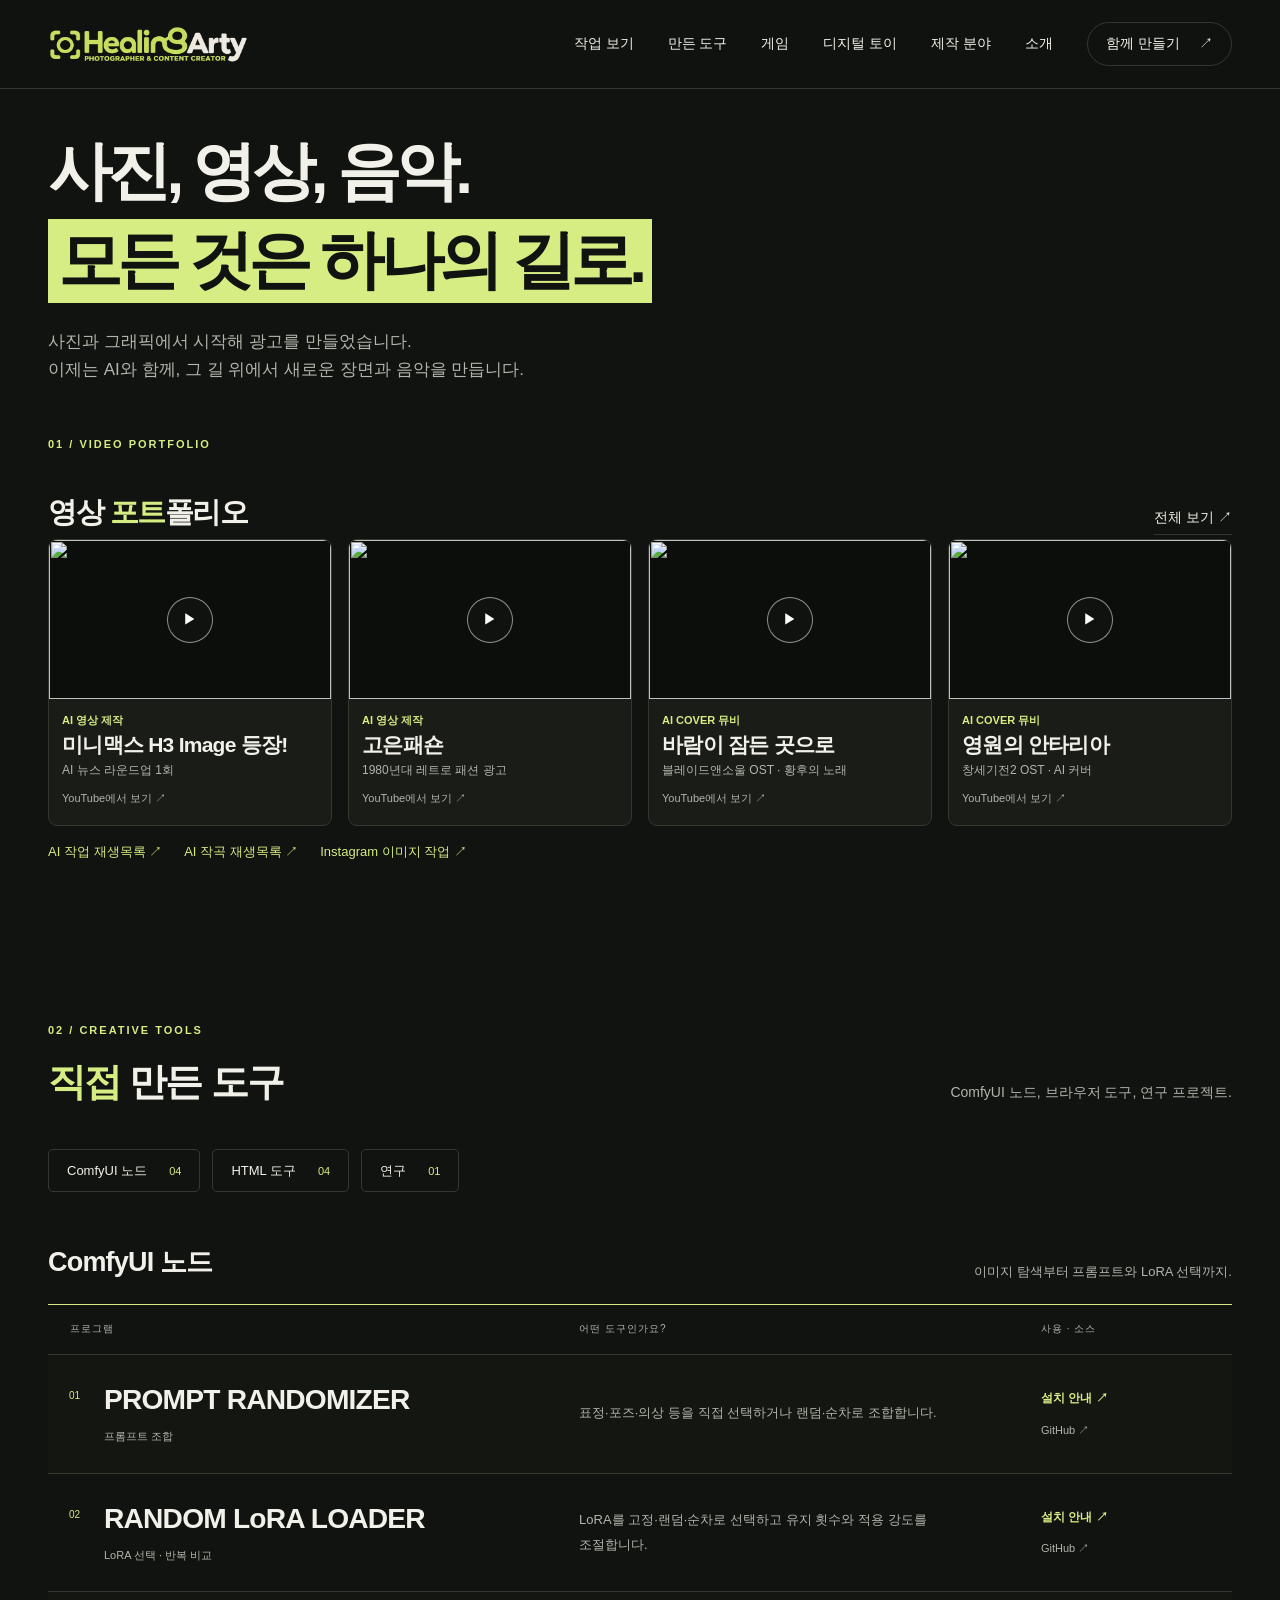
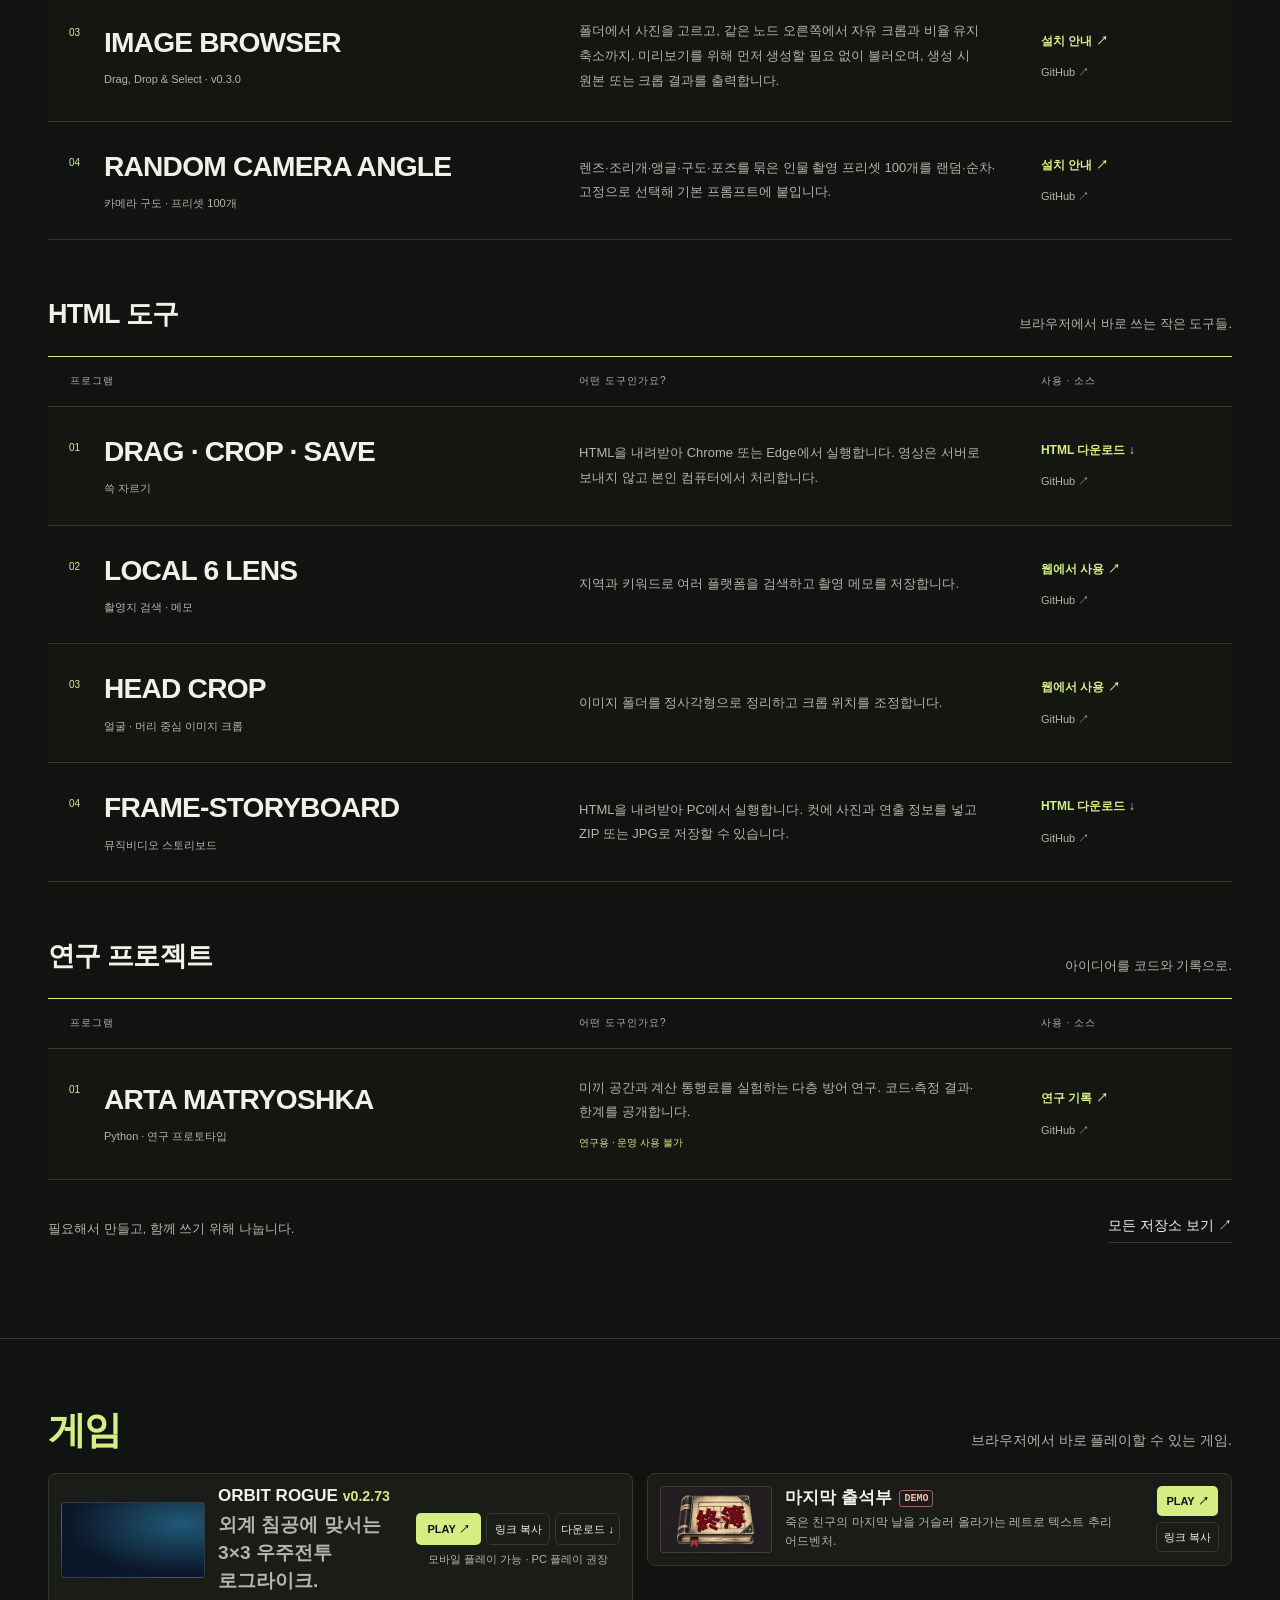
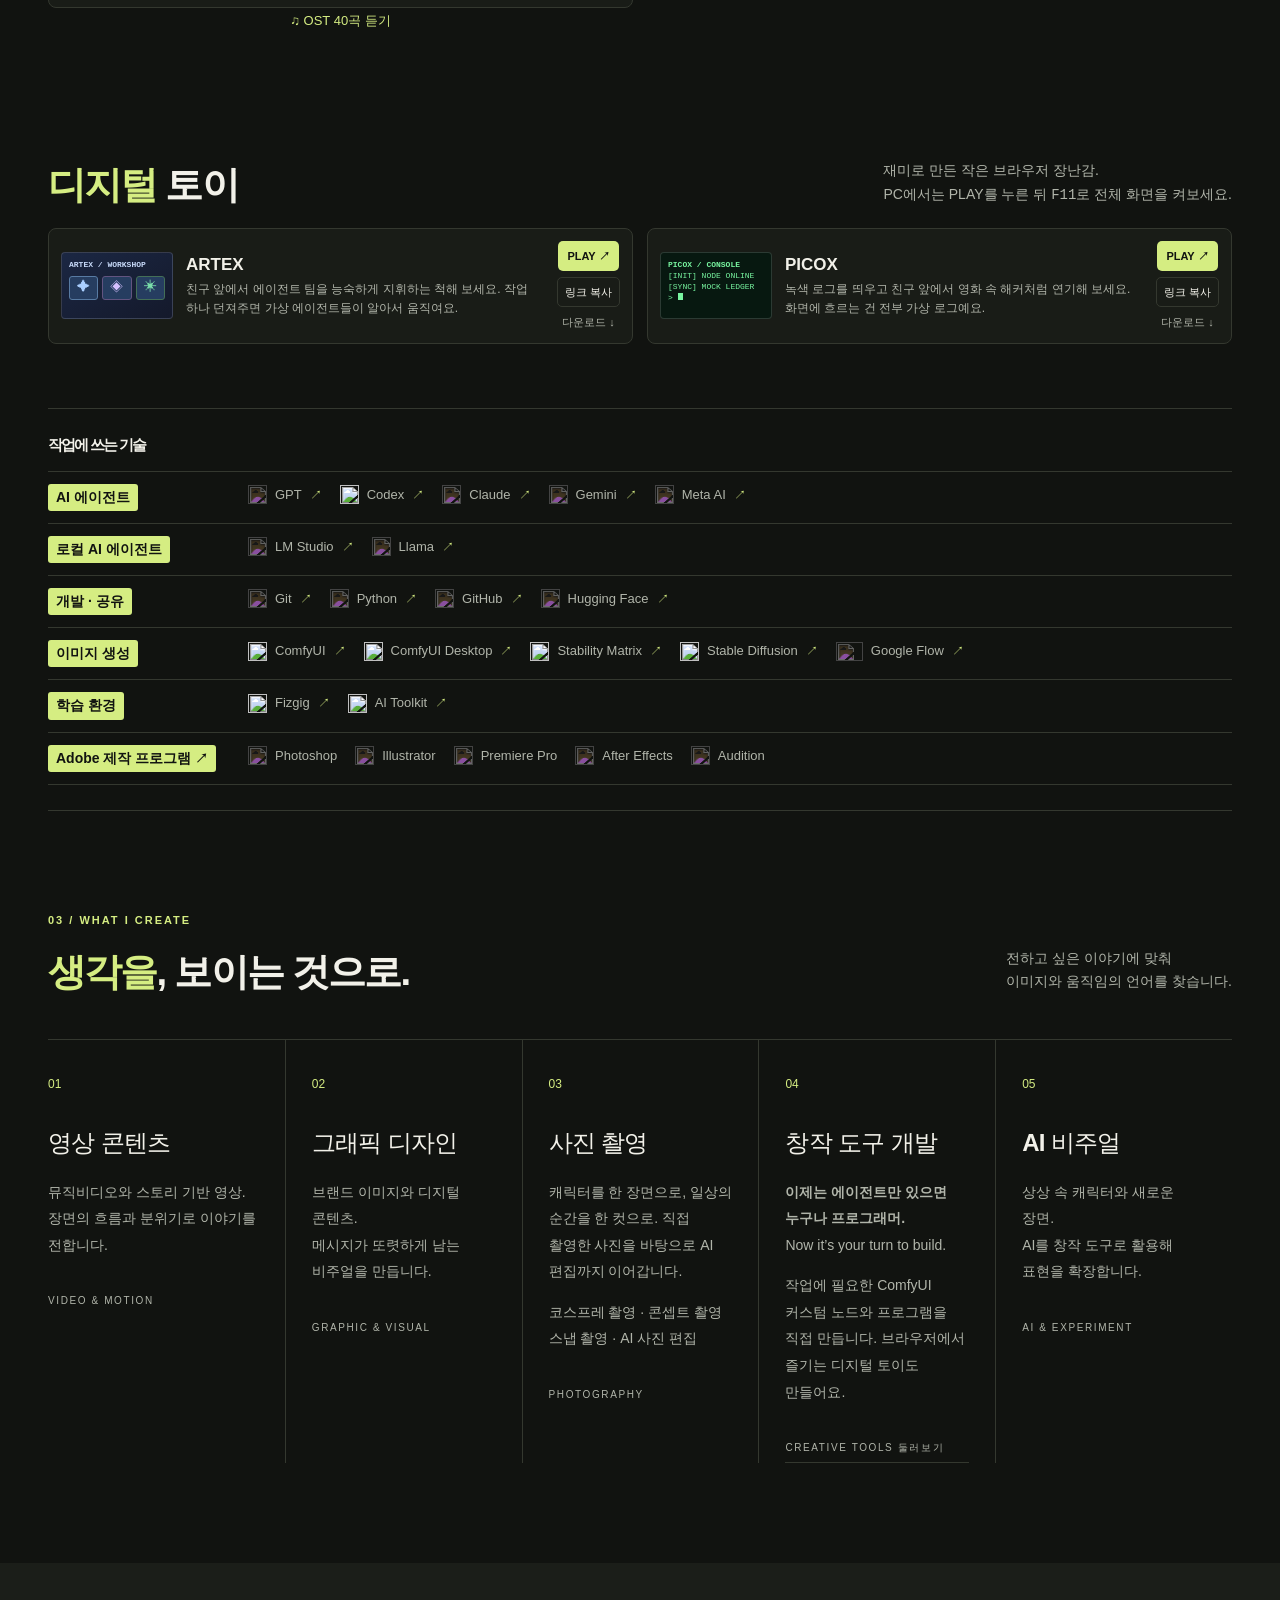
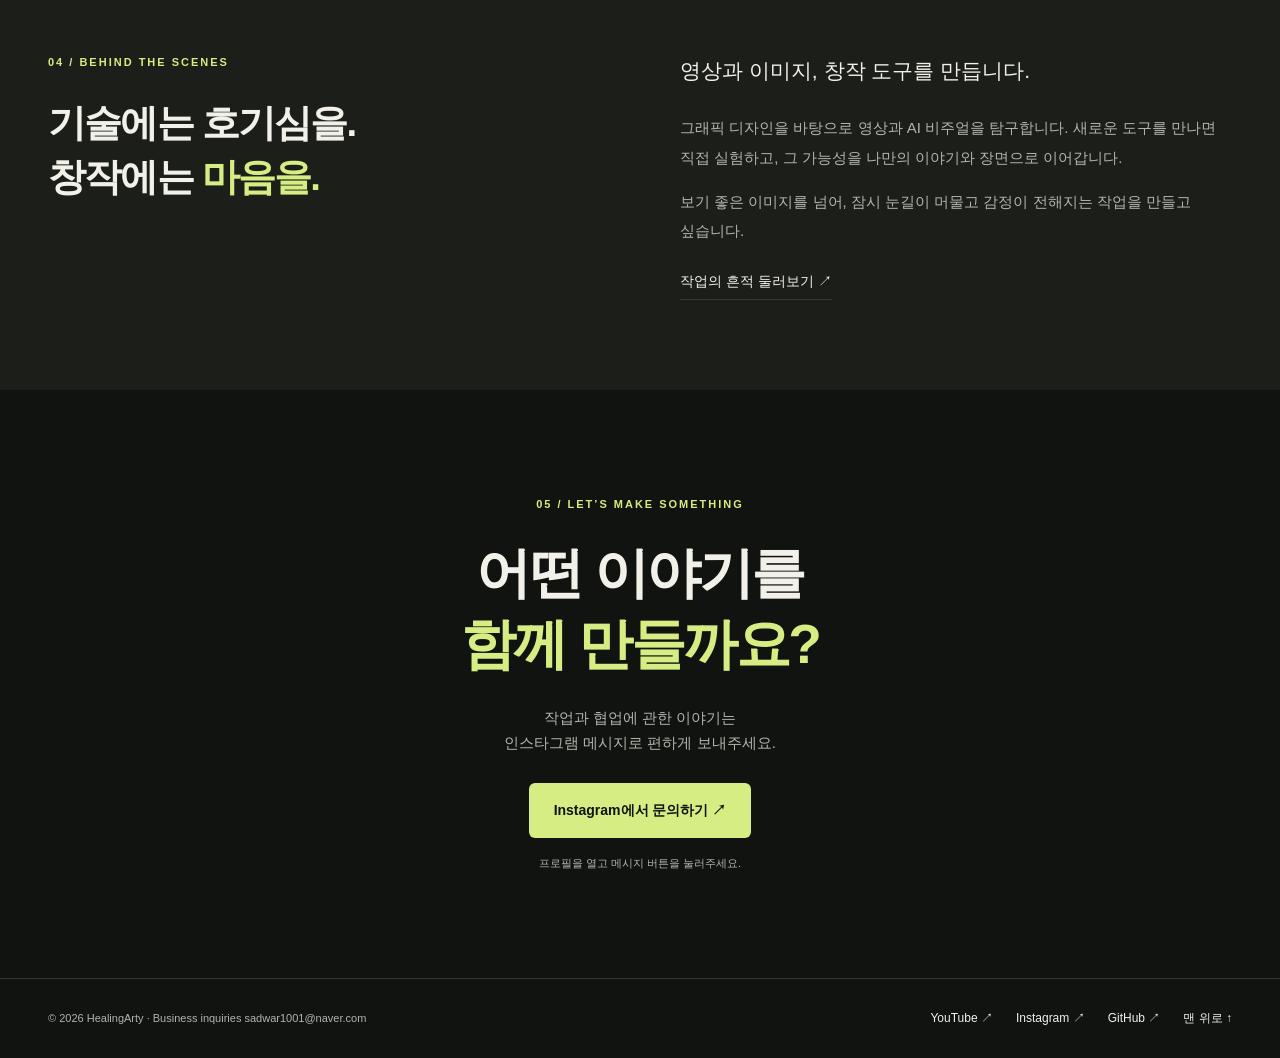
==== index.html @ bc0bea9f "Shorten ORBIT ROGUE homepage description" ====
<!doctype html>
<html lang="ko">
<head>
  <meta charset="utf-8">
  <meta name="viewport" content="width=device-width, initial-scale=1">
  <meta name="description" content="AI 영상과 작곡 포트폴리오, 직접 만든 ComfyUI 노드와 창작 도구를 한곳에서 만나보세요.">
  <meta name="theme-color" content="#111310">
  <title>HealingArty — 작업과 도구</title>
  <link rel="stylesheet" href="styles.css?v=orbit-card-actions">
  <script src="script.js?v=orbit-preview" defer></script>
</head>
<body class="workshop-home">
  <a class="skip-link" href="#main">본문으로 이동</a>
  <header class="header">
    <div class="container navigation">
      <a class="brand" href="#home" aria-label="힐링아티 홈"><img src="healingarty-header-logo.png" width="620" height="116" alt="HealingArty — Photographer &amp; Content Creator" style="display:block;width:clamp(168px,18vw,200px);height:auto"></a>
      <button class="menu-toggle" type="button" aria-expanded="false" aria-controls="navigation">메뉴 <span aria-hidden="true">＋</span></button>
      <nav id="navigation" aria-label="주 메뉴">
        <a href="#portfolio">작업 보기</a><a href="#tools">만든 도구</a><a href="#games">게임</a><a href="#digital-toys">디지털 토이</a><a href="#services">제작 분야</a><a href="#about">소개</a><a class="nav-contact" href="#contact">함께 만들기 <span aria-hidden="true">↗</span></a>
      </nav>
    </div>
  </header>
  <main id="main">
    <section class="front-work" id="home">
      <div class="container" id="portfolio">
        <div class="front-heading">
          <div>
            <h1 class="hero-title"><span class="hero-title-words"><span>사진,</span> <span>영상,</span> <span>음악.</span></span><span class="hero-title-path"><mark>모든 것은 하나의 길로.</mark></span></h1>
            <p>사진과 그래픽에서 시작해 광고를 만들었습니다.<br>이제는 AI와 함께, 그 길 위에서 새로운 장면과 음악을 만듭니다.</p>
          </div>
        </div>
        <p class="eyebrow">01 / VIDEO PORTFOLIO</p>
        <div style="display:flex;align-items:baseline;justify-content:space-between;gap:12px;flex-wrap:wrap">
        <h2 class="featured-title">영상 <em style="color:var(--accent);font-style:normal">포트</em>폴리오</h2>
          <a class="text-link" href="https://www.youtube.com/@healingArty" target="_blank" rel="noopener noreferrer" aria-label="힐링아티 유튜브 채널에서 전체 보기">전체 보기 ↗</a>
        </div>
        <div class="featured-grid">
          <article class="featured-video">
            <div class="featured-player">
              <a class="featured-thumb" href="https://youtu.be/FFMlzMI0MLU" data-youtube-id="FFMlzMI0MLU" aria-label="미니맥스 H3 Image 등장! 메타·클로드·런웨이 최신 AI 소식 | AI NEWS ROUNDUP 1회 재생">
                <img src="https://i.ytimg.com/vi/FFMlzMI0MLU/hqdefault.jpg" alt="" width="480" height="360" decoding="async">
                <span class="featured-play" aria-hidden="true">▶</span>
              </a>
            </div>
            <div class="featured-caption">
              <p class="featured-category">AI 영상 제작</p>
              <h3>미니맥스 H3 Image 등장!</h3>
              <p>AI 뉴스 라운드업 1회</p>
              <a class="featured-external" href="https://youtu.be/FFMlzMI0MLU" target="_blank" rel="noopener noreferrer">YouTube에서 보기 ↗</a>
            </div>
          </article>
          <article class="featured-video">
            <div class="featured-player">
              <a class="featured-thumb" href="https://youtu.be/e1iTtRt8UyU" data-youtube-id="e1iTtRt8UyU" aria-label="HEALING ARTY | 고은패숀 (GOEUN FASHION) | 1980s Retro Fashion AI CM (20s) feat. Flow 재생">
                <img src="https://i.ytimg.com/vi/e1iTtRt8UyU/hqdefault.jpg" alt="" width="480" height="360" decoding="async">
                <span class="featured-play" aria-hidden="true">▶</span>
              </a>
            </div>
            <div class="featured-caption">
              <p class="featured-category">AI 영상 제작</p>
              <h3>고은패숀</h3>
              <p>1980년대 레트로 패션 광고</p>
              <a class="featured-external" href="https://youtu.be/e1iTtRt8UyU" target="_blank" rel="noopener noreferrer">YouTube에서 보기 ↗</a>
            </div>
          </article>
          <article class="featured-video">
            <div class="featured-player">
              <a class="featured-thumb" href="https://youtu.be/FviG02ez-9I" data-youtube-id="FviG02ez-9I" aria-label="블레이드앤소울 OST | 바람이 잠든 곳으로 - 황후의 노래 - | AI Cover feat. Local MiniMax H3 [MV] 재생">
                <img src="https://i.ytimg.com/vi/FviG02ez-9I/hqdefault.jpg" alt="" width="480" height="360" decoding="async">
                <span class="featured-play" aria-hidden="true">▶</span>
              </a>
            </div>
            <div class="featured-caption">
              <p class="featured-category">AI COVER 뮤비</p>
              <h3>바람이 잠든 곳으로</h3>
              <p>블레이드앤소울 OST · 황후의 노래</p>
              <a class="featured-external" href="https://youtu.be/FviG02ez-9I" target="_blank" rel="noopener noreferrer">YouTube에서 보기 ↗</a>
            </div>
          </article>
          
          <article class="featured-video">
            <div class="featured-player">
              <a class="featured-thumb" href="https://youtu.be/jB58Pr08kYU" data-youtube-id="jB58Pr08kYU" aria-label="영원의 안타리아 AI 커버 뮤직비디오 재생">
                <img src="https://i.ytimg.com/vi/jB58Pr08kYU/hqdefault.jpg" alt="" width="480" height="360" decoding="async">
                <span class="featured-play" aria-hidden="true">▶</span>
              </a>
            </div>
            <div class="featured-caption">
              <p class="featured-category">AI COVER 뮤비</p>
              <h3>영원의 안타리아</h3>
              <p>창세기전2 OST · AI 커버</p>
              <a class="featured-external" href="https://youtu.be/jB58Pr08kYU" target="_blank" rel="noopener noreferrer">YouTube에서 보기 ↗</a>
            </div>
          </article>
        </div>
        <div class="channel-links">
          <a href="https://www.youtube.com/playlist?list=PLgSs1BjRIuE-eyHVULqerS2sSqcJXgLx5" target="_blank" rel="noopener noreferrer">AI 작업 재생목록 ↗</a>
          <a href="https://www.youtube.com/playlist?list=PLgSs1BjRIuE-xcvlmHcRat_1vLU_NsLsx" target="_blank" rel="noopener noreferrer">AI 작곡 재생목록 ↗</a>
          <a href="https://www.instagram.com/healing_arty" target="_blank" rel="noopener noreferrer">Instagram 이미지 작업 ↗</a>
        </div>
      </div>
    </section>
    <section class="tools-section" id="tools" aria-labelledby="tools-title">
      <div class="container">
        <div class="section-heading"><div><p class="eyebrow">02 / CREATIVE TOOLS</p><h2 id="tools-title"><em style="color:var(--accent);font-style:normal">직접</em> 만든 도구</h2></div><p>ComfyUI 노드, 브라우저 도구, 연구 프로젝트.</p></div>
        <div class="tool-category-links" aria-label="도구 분류"><a href="#tools-comfyui">ComfyUI 노드 <span>04</span></a><a href="#tools-html">HTML 도구 <span>04</span></a><a href="#tools-research">연구 <span>01</span></a></div>
        <div class="tool-group" id="tools-comfyui">
          <div class="tool-group-heading"><div><h3>ComfyUI 노드</h3></div><p>이미지 탐색부터 프롬프트와 LoRA 선택까지.</p></div>
          <table class="tool-table"><caption class="visually-hidden">ComfyUI 노드 프로그램 목록</caption><thead><tr><th scope="col">프로그램</th><th scope="col">어떤 도구인가요?</th><th scope="col">사용 · 소스</th></tr></thead><tbody>
            <tr><th scope="row"><span class="tool-row-number">01</span><a class="tool-title" href="https://github.com/daning1212/HealingaArty_prompt_randomizer" target="_blank" rel="noopener noreferrer">PROMPT RANDOMIZER</a><span class="tool-subtitle">프롬프트 조합</span></th><td class="tool-description">표정·포즈·의상 등을 직접 선택하거나 랜덤·순차로 조합합니다.</td><td class="tool-row-links"><a class="tool-use-link" href="https://github.com/daning1212/HealingaArty_prompt_randomizer#설치-및-업데이트" target="_blank" rel="noopener noreferrer">설치 안내 ↗</a><a class="tool-source-link" href="https://github.com/daning1212/HealingaArty_prompt_randomizer" target="_blank" rel="noopener noreferrer">GitHub ↗</a></td></tr>
            <tr><th scope="row"><span class="tool-row-number">02</span><a class="tool-title" href="https://github.com/daning1212/HealingArty-Random-LoRA-Loader" target="_blank" rel="noopener noreferrer">RANDOM LoRA LOADER</a><span class="tool-subtitle">LoRA 선택 · 반복 비교</span></th><td class="tool-description">LoRA를 고정·랜덤·순차로 선택하고 유지 횟수와 적용 강도를 조절합니다.</td><td class="tool-row-links"><a class="tool-use-link" href="https://github.com/daning1212/HealingArty-Random-LoRA-Loader#설치" target="_blank" rel="noopener noreferrer">설치 안내 ↗</a><a class="tool-source-link" href="https://github.com/daning1212/HealingArty-Random-LoRA-Loader" target="_blank" rel="noopener noreferrer">GitHub ↗</a></td></tr>
          
            <tr><th scope="row"><span class="tool-row-number">03</span><a class="tool-title" href="https://github.com/daning1212/Healingarty-Image-Browser-Drag-Drop-Select" target="_blank" rel="noopener noreferrer">IMAGE BROWSER</a><span class="tool-subtitle">Drag, Drop &amp; Select · v0.3.0</span></th><td class="tool-description">폴더에서 사진을 고르고, 같은 노드 오른쪽에서 자유 크롭과 비율 유지 축소까지. 미리보기를 위해 먼저 생성할 필요 없이 불러오며, 생성 시 원본 또는 크롭 결과를 출력합니다.</td><td class="tool-row-links"><a class="tool-use-link" href="https://github.com/daning1212/Healingarty-Image-Browser-Drag-Drop-Select#설치" target="_blank" rel="noopener noreferrer">설치 안내 ↗</a><a class="tool-source-link" href="https://github.com/daning1212/Healingarty-Image-Browser-Drag-Drop-Select" target="_blank" rel="noopener noreferrer">GitHub ↗</a></td></tr>
            <tr><th scope="row"><span class="tool-row-number">04</span><a class="tool-title" href="https://github.com/daning1212/HealingArty-Random-Camera-angle" target="_blank" rel="noopener noreferrer">RANDOM CAMERA ANGLE</a><span class="tool-subtitle">카메라 구도 · 프리셋 100개</span></th><td class="tool-description">렌즈·조리개·앵글·구도·포즈를 묶은 인물 촬영 프리셋 100개를 랜덤·순차·고정으로 선택해 기본 프롬프트에 붙입니다.</td><td class="tool-row-links"><a class="tool-use-link" href="https://github.com/daning1212/HealingArty-Random-Camera-angle#설치" target="_blank" rel="noopener noreferrer">설치 안내 ↗</a><a class="tool-source-link" href="https://github.com/daning1212/HealingArty-Random-Camera-angle" target="_blank" rel="noopener noreferrer">GitHub ↗</a></td></tr>
</tbody></table>

        </div>
        <div class="tool-group" id="tools-html">
          <div class="tool-group-heading"><div><h3>HTML 도구</h3></div><p>브라우저에서 바로 쓰는 작은 도구들.</p></div>
          <table class="tool-table"><caption class="visually-hidden">HTML 도구 프로그램 목록</caption><thead><tr><th scope="col">프로그램</th><th scope="col">어떤 도구인가요?</th><th scope="col">사용 · 소스</th></tr></thead><tbody>
            <tr><th scope="row"><span class="tool-row-number">01</span><a class="tool-title" href="https://github.com/daning1212/DRAG-CROP-SAVE" target="_blank" rel="noopener noreferrer">DRAG · CROP · SAVE</a><span class="tool-subtitle">쓱 자르기</span></th><td class="tool-description">HTML을 내려받아 Chrome 또는 Edge에서 실행합니다. 영상은 서버로 보내지 않고 본인 컴퓨터에서 처리합니다.</td><td class="tool-row-links"><a class="tool-use-link" href="tools/video-crop.html" download="Video-Crop.html">HTML 다운로드 ↓</a><a class="tool-source-link" href="https://github.com/daning1212/DRAG-CROP-SAVE" target="_blank" rel="noopener noreferrer">GitHub ↗</a></td></tr>
            <tr><th scope="row"><span class="tool-row-number">02</span><a class="tool-title" href="https://github.com/daning1212/Healing-Arty-LOCAL-6-LENS" target="_blank" rel="noopener noreferrer">LOCAL 6 LENS</a><span class="tool-subtitle">촬영지 검색 · 메모</span></th><td class="tool-description">지역과 키워드로 여러 플랫폼을 검색하고 촬영 메모를 저장합니다.</td><td class="tool-row-links"><a class="tool-use-link" href="https://daning1212.github.io/Healing-Arty-LOCAL-6-LENS/" target="_blank" rel="noopener noreferrer">웹에서 사용 ↗</a><a class="tool-source-link" href="https://github.com/daning1212/Healing-Arty-LOCAL-6-LENS" target="_blank" rel="noopener noreferrer">GitHub ↗</a></td></tr>
            <tr><th scope="row"><span class="tool-row-number">03</span><a class="tool-title" href="https://github.com/daning1212/Single-Called-Head-Crop" target="_blank" rel="noopener noreferrer">HEAD CROP</a><span class="tool-subtitle">얼굴 · 머리 중심 이미지 크롭</span></th><td class="tool-description">이미지 폴더를 정사각형으로 정리하고 크롭 위치를 조정합니다.</td><td class="tool-row-links"><a class="tool-use-link" href="https://daning1212.github.io/Single-Called-Head-Crop/" target="_blank" rel="noopener noreferrer">웹에서 사용 ↗</a><a class="tool-source-link" href="https://github.com/daning1212/Single-Called-Head-Crop" target="_blank" rel="noopener noreferrer">GitHub ↗</a></td></tr>
            <tr><th scope="row"><span class="tool-row-number">04</span><a class="tool-title" href="https://github.com/daning1212/frame-storyboard" target="_blank" rel="noopener noreferrer">FRAME-STORYBOARD</a><span class="tool-subtitle">뮤직비디오 스토리보드</span></th><td class="tool-description">HTML을 내려받아 PC에서 실행합니다. 컷에 사진과 연출 정보를 넣고 ZIP 또는 JPG로 저장할 수 있습니다.</td><td class="tool-row-links"><a class="tool-use-link" href="tools/frame-storyboard.html" download="frame-storyboard.html">HTML 다운로드 ↓</a><a class="tool-source-link" href="https://github.com/daning1212/frame-storyboard" target="_blank" rel="noopener noreferrer">GitHub ↗</a></td></tr>
          </tbody></table>
        </div>
        <div class="tool-group" id="tools-research">
          <div class="tool-group-heading"><div><h3>연구 프로젝트</h3></div><p>아이디어를 코드와 기록으로.</p></div>
          <table class="tool-table"><caption class="visually-hidden">연구 프로젝트 프로그램 목록</caption><thead><tr><th scope="col">프로그램</th><th scope="col">어떤 도구인가요?</th><th scope="col">사용 · 소스</th></tr></thead><tbody>
            <tr><th scope="row"><span class="tool-row-number">01</span><a class="tool-title" href="https://github.com/daning1212/ARTA-MATRYOSHKA" target="_blank" rel="noopener noreferrer">ARTA MATRYOSHKA</a><span class="tool-subtitle">Python · 연구 프로토타입</span></th><td class="tool-description">미끼 공간과 계산 통행료를 실험하는 다층 방어 연구. 코드·측정 결과·한계를 공개합니다.<span class="tool-research-note">연구용 · 운영 사용 불가</span></td><td class="tool-row-links"><a class="tool-use-link" href="https://github.com/daning1212/ARTA-MATRYOSHKA" target="_blank" rel="noopener noreferrer">연구 기록 ↗</a><a class="tool-source-link" href="https://github.com/daning1212/ARTA-MATRYOSHKA" target="_blank" rel="noopener noreferrer">GitHub ↗</a></td></tr>
          </tbody></table>
        </div>
        <div class="tools-footer"><p>필요해서 만들고, 함께 쓰기 위해 나눕니다.</p><a class="text-link" href="https://github.com/daning1212?tab=repositories" target="_blank" rel="noopener noreferrer">모든 저장소 보기 ↗</a></div>
      </div>
    </section>
    <section class="digital-toys" id="games" aria-labelledby="games-title">
      <div class="container">
        <div class="section-heading">
          <h2 id="games-title"><em>게임</em></h2>
          <p>브라우저에서 바로 플레이할 수 있는 게임.</p>
        </div>
        <div class="toy-grid">
          <div class="toy-orbit-entry">
            <article class="toy-card toy-card-orbit">
              <div class="toy-preview toy-preview-orbit" aria-hidden="true">
                <img class="toy-orbit-logo" src="https://raw.githubusercontent.com/daning1212/orbit-rogue-space-combat-roguelike/4e313166706af217eaee2b5edcfceb48e20a61e2/orbit-rogue-logo.png" alt="" loading="lazy" decoding="async">
                <span><img src="https://raw.githubusercontent.com/daning1212/orbit-rogue-space-combat-roguelike/7055da5/orbit-rogue-pilot-speed.png" alt="" loading="lazy" decoding="async"></span>
                <video class="toy-orbit-video" src="toys/orbit-rogue-preview.mp4?v=crop" preload="none" muted playsinline loop></video>
              </div>
              <div class="toy-copy"><h3>ORBIT ROGUE <small style="color:var(--accent)">v0.2.73</small></h3><p style="font-size:clamp(1rem,2.2vw,1.2rem);font-weight:700;line-height:1.45">외계 침공에 맞서는 3×3 우주전투 로그라이크.</p></div>
              <div class="toy-actions">
                <a class="toy-play" href="https://rawcdn.githack.com/daning1212/orbit-rogue-space-combat-roguelike/4e313166706af217eaee2b5edcfceb48e20a61e2/index.html" target="_blank" rel="noopener noreferrer" aria-label="ORBIT ROGUE 플레이">PLAY ↗</a>
                <button class="toy-copy-link" type="button" aria-live="polite">링크 복사</button>
                <a class="toy-download" href="https://github.com/daning1212/orbit-rogue-space-combat-roguelike/archive/4e313166706af217eaee2b5edcfceb48e20a61e2.zip" aria-label="ORBIT ROGUE 게임 ZIP 다운로드">다운로드 ↓</a>
                <small>모바일 플레이 가능 · PC 플레이 권장</small>
              </div>
            </article>
            <a href="games/orbit-rogue-ost.html" class="toy-ost-link">♫ OST 40곡 듣기</a>
          </div>
          <article class="toy-card">
            <div class="toy-preview toy-preview-jongbu" aria-hidden="true">
              <b lang="ko-Hani">終簿</b>
            </div>
            <div class="toy-copy">
              <h3>마지막 출석부 <span class="toy-demo">DEMO</span></h3>
              <p>죽은 친구의 마지막 날을 거슬러 올라가는 레트로 텍스트 추리 어드벤처.</p>
            </div>
            <div class="toy-actions">
              <a class="toy-play" href="https://healingarty-jongbu-demo.sadwar1001.chatgpt.site" target="_blank" rel="noopener noreferrer" aria-label="마지막 출석부 종부 데모 플레이">PLAY ↗</a>
              <button class="toy-copy-link" type="button" aria-live="polite">링크 복사</button>
            </div>
          </article>
        </div>
      </div>
    </section>
    <section class="digital-toys" id="digital-toys" aria-labelledby="digital-toys-title">
      <div class="container">
        <div class="section-heading">
          <h2 id="digital-toys-title"><em>디지털</em> 토이</h2>
          <p>재미로 만든 작은 브라우저 장난감.<br>PC에서는 PLAY를 누른 뒤 <kbd>F11</kbd>로 전체 화면을 켜보세요.</p>
        </div>
        <div class="toy-grid">
          <article class="toy-card">
            <div class="toy-preview toy-preview-artex" aria-hidden="true">
              <b>ARTEX / WORKSHOP</b><div class="toy-agents"><span>✦</span><span>◈</span><span>✳</span></div>
            </div>
            <div class="toy-copy"><h3>ARTEX</h3><p>친구 앞에서 에이전트 팀을 능숙하게 지휘하는 척해 보세요. 작업 하나 던져주면 가상 에이전트들이 알아서 움직여요.</p></div>
            <div class="toy-actions">
              <a class="toy-play" href="toys/artex.html" target="_blank" rel="noopener noreferrer" aria-label="ARTEX 플레이">PLAY ↗</a>
              <button class="toy-copy-link" type="button" aria-live="polite">링크 복사</button>
              <a href="toys/artex.html" download="ARTEX-V2.html" aria-label="ARTEX HTML 다운로드" style="font-size:11px;color:var(--muted);white-space:nowrap">다운로드 ↓</a>
            </div>
          </article>
          <article class="toy-card">
            <div class="toy-preview toy-preview-picox" aria-hidden="true">
              <b>PICOX / CONSOLE</b><span>[INIT] NODE ONLINE</span><span>[SYNC] MOCK LEDGER</span><span>&gt; <i></i></span>
            </div>
            <div class="toy-copy"><h3>PICOX</h3><p>녹색 로그를 띄우고 친구 앞에서 영화 속 해커처럼 연기해 보세요. 화면에 흐르는 건 전부 가상 로그예요.</p></div>
            <div class="toy-actions">
              <a class="toy-play" href="toys/picox.html" target="_blank" rel="noopener noreferrer" aria-label="PICOX 플레이">PLAY ↗</a>
              <button class="toy-copy-link" type="button" aria-live="polite">링크 복사</button>
              <a href="toys/picox.html" download="PICOX-Demo-Console.html" aria-label="PICOX HTML 다운로드" style="font-size:11px;color:var(--muted);white-space:nowrap">다운로드 ↓</a>
            </div>
          </article>
        </div>
      </div>
    </section>
    <section class="container workshop-stack" aria-labelledby="stack-title">
      <h2 id="stack-title">작업에 쓰는 기술</h2>
      <div style="width:100%;border-top:1px solid var(--line)">
        <div class="technology-row" style="display:grid;grid-template-columns:clamp(94px,19vw,188px) minmax(0,1fr);align-items:start;column-gap:12px;padding:12px 0;border-bottom:1px solid var(--line)">
          <h3 style="margin:0;font-size:14px;justify-self:start;background:var(--accent);color:var(--bg);padding:2px 8px;border-radius:3px">AI 에이전트</h3>
          <ul style="column-gap:18px;row-gap:8px">
            <li><a href="https://chatgpt.com/" target="_blank" rel="noopener noreferrer" style="display:inline-flex;align-items:center;gap:8px"><img src="https://cdn.jsdelivr.net/npm/simple-icons@11.15.0/icons/openai.svg" alt="" width="19" height="19" loading="lazy"><span>GPT</span> <span aria-hidden="true" style="color:var(--accent);font-size:.9em">↗</span></a></li>
            <li><a href="https://openai.com/codex/" target="_blank" rel="noopener noreferrer" style="display:inline-flex;align-items:center;gap:8px"><img src="https://cdn.jsdelivr.net/npm/@lobehub/icons-static-svg@latest/icons/codex-color.svg" alt="" width="19" height="19" loading="lazy" style="filter:none;opacity:1"><span>Codex</span> <span aria-hidden="true" style="color:var(--accent);font-size:.9em">↗</span></a></li>
            <li><a href="https://claude.ai/" target="_blank" rel="noopener noreferrer" style="display:inline-flex;align-items:center;gap:8px"><img src="https://cdn.jsdelivr.net/npm/simple-icons@14.15.0/icons/claude.svg" alt="" width="19" height="19" loading="lazy"><span>Claude</span> <span aria-hidden="true" style="color:var(--accent);font-size:.9em">↗</span></a></li>
            <li><a href="https://gemini.google.com/" target="_blank" rel="noopener noreferrer" style="display:inline-flex;align-items:center;gap:8px"><img src="https://cdn.jsdelivr.net/npm/simple-icons@14.15.0/icons/googlegemini.svg" alt="" width="19" height="19" loading="lazy"><span>Gemini</span> <span aria-hidden="true" style="color:var(--accent);font-size:.9em">↗</span></a></li>
            <li><a href="https://www.meta.ai/" target="_blank" rel="noopener noreferrer" style="display:inline-flex;align-items:center;gap:8px"><img src="https://cdn.jsdelivr.net/npm/simple-icons@14.15.0/icons/meta.svg" alt="" width="19" height="19" loading="lazy"><span>Meta AI</span> <span aria-hidden="true" style="color:var(--accent);font-size:.9em">↗</span></a></li>
          </ul>
        </div>
        <div class="technology-row" style="display:grid;grid-template-columns:clamp(94px,19vw,188px) minmax(0,1fr);align-items:start;column-gap:12px;padding:12px 0;border-bottom:1px solid var(--line)">
          <h3 style="margin:0;font-size:14px;justify-self:start;background:var(--accent);color:var(--bg);padding:2px 8px;border-radius:3px">로컬 AI 에이전트</h3>
          <ul style="column-gap:18px;row-gap:8px">
            <li><a href="https://lmstudio.ai/" target="_blank" rel="noopener noreferrer" style="display:inline-flex;align-items:center;gap:8px"><img src="https://files.lmstudio.ai/lmstudio_icon2.svg" alt="" width="19" height="19" loading="lazy" style="object-fit:contain"><span>LM Studio</span> <span aria-hidden="true" style="color:var(--accent);font-size:.9em">↗</span></a></li>
            <li><a href="https://www.llama.com/" target="_blank" rel="noopener noreferrer" style="display:inline-flex;align-items:center;gap:8px"><img src="https://cdn.jsdelivr.net/npm/simple-icons@14.15.0/icons/meta.svg" alt="" width="19" height="19" loading="lazy" style="object-fit:contain"><span>Llama</span> <span aria-hidden="true" style="color:var(--accent);font-size:.9em">↗</span></a></li>
          </ul>
        </div>
        <div class="technology-row" style="display:grid;grid-template-columns:clamp(94px,19vw,188px) minmax(0,1fr);align-items:start;column-gap:12px;padding:12px 0;border-bottom:1px solid var(--line)">
          <h3 style="margin:0;font-size:14px;justify-self:start;background:var(--accent);color:var(--bg);padding:2px 8px;border-radius:3px">개발 · 공유</h3>
          <ul style="column-gap:18px;row-gap:8px">
            <li><a href="https://git-scm.com/" target="_blank" rel="noopener noreferrer" style="display:inline-flex;align-items:center;gap:8px"><img src="https://cdn.jsdelivr.net/npm/simple-icons@14.15.0/icons/git.svg" alt="" width="19" height="19" loading="lazy"><span>Git</span> <span aria-hidden="true" style="color:var(--accent);font-size:.9em">↗</span></a></li>
            <li><a href="https://www.python.org/" target="_blank" rel="noopener noreferrer" style="display:inline-flex;align-items:center;gap:8px"><img src="https://cdn.jsdelivr.net/npm/simple-icons@14.15.0/icons/python.svg" alt="" width="19" height="19" loading="lazy"><span>Python</span> <span aria-hidden="true" style="color:var(--accent);font-size:.9em">↗</span></a></li>
            <li><a href="https://github.com/" target="_blank" rel="noopener noreferrer" style="display:inline-flex;align-items:center;gap:8px"><img src="https://cdn.jsdelivr.net/npm/simple-icons@14.15.0/icons/github.svg" alt="" width="19" height="19" loading="lazy"><span>GitHub</span> <span aria-hidden="true" style="color:var(--accent);font-size:.9em">↗</span></a></li>
            <li><a href="https://huggingface.co/" target="_blank" rel="noopener noreferrer" style="display:inline-flex;align-items:center;gap:8px"><img src="https://cdn.jsdelivr.net/npm/simple-icons@14.15.0/icons/huggingface.svg" alt="" width="19" height="19" loading="lazy"><span>Hugging Face</span> <span aria-hidden="true" style="color:var(--accent);font-size:.9em">↗</span></a></li>
          </ul>
        </div>
        <div class="technology-row" style="display:grid;grid-template-columns:clamp(94px,19vw,188px) minmax(0,1fr);align-items:start;column-gap:12px;padding:12px 0;border-bottom:1px solid var(--line)">
          <h3 style="margin:0;font-size:14px;justify-self:start;background:var(--accent);color:var(--bg);padding:2px 8px;border-radius:3px">이미지 생성</h3>
          <ul style="column-gap:18px;row-gap:8px">
            <li><a href="https://github.com/Comfy-Org/ComfyUI" target="_blank" rel="noopener noreferrer" style="display:inline-flex;align-items:center;gap:8px"><img src="https://raw.githubusercontent.com/Comfy-Org/docs/main/logo.svg" alt="" width="19" height="19" loading="lazy" style="filter:none;opacity:1"><span>ComfyUI</span> <span aria-hidden="true" style="color:var(--accent);font-size:.9em">↗</span></a></li>
            <li><a href="https://www.comfy.org/download" target="_blank" rel="noopener noreferrer" style="display:inline-flex;align-items:center;gap:8px"><img src="https://raw.githubusercontent.com/Comfy-Org/docs/main/logo.svg" alt="" width="19" height="19" loading="lazy" style="object-fit:contain;filter:none;opacity:1"><span>ComfyUI Desktop</span> <span aria-hidden="true" style="color:var(--accent);font-size:.9em">↗</span></a></li>
            <li><a href="https://github.com/LykosAI/StabilityMatrix" target="_blank" rel="noopener noreferrer" style="display:inline-flex;align-items:center;gap:8px"><img src="https://raw.githubusercontent.com/LykosAI/StabilityMatrix/main/StabilityMatrix.Avalonia/Assets/Icon.png" alt="" width="19" height="19" loading="lazy" style="object-fit:contain;filter:none;opacity:1"><span>Stability Matrix</span> <span aria-hidden="true" style="color:var(--accent);font-size:.9em">↗</span></a></li>
            <li><a href="https://stability.ai/stable-image" target="_blank" rel="noopener noreferrer" style="display:inline-flex;align-items:center;gap:8px"><img src="https://cdn.jsdelivr.net/npm/@lobehub/icons-static-svg@latest/icons/stability-color.svg" alt="" width="19" height="19" loading="lazy" style="object-fit:contain;filter:none;opacity:1"><span>Stable Diffusion</span> <span aria-hidden="true" style="color:var(--accent);font-size:.9em">↗</span></a></li>
            <li><a href="https://labs.google/fx/tools/flow" target="_blank" rel="noopener noreferrer" style="display:inline-flex;align-items:center;gap:8px"><img src="https://upload.wikimedia.org/wikipedia/commons/5/52/Google_Flow_logo.svg" alt="" width="27" height="19" loading="lazy" style="object-fit:contain"><span>Google Flow</span> <span aria-hidden="true" style="color:var(--accent);font-size:.9em">↗</span></a></li>
          </ul>
        </div>
        <div class="technology-row" style="display:grid;grid-template-columns:clamp(94px,19vw,188px) minmax(0,1fr);align-items:start;column-gap:12px;padding:12px 0;border-bottom:1px solid var(--line)">
          <h3 style="margin:0;font-size:14px;justify-self:start;background:var(--accent);color:var(--bg);padding:2px 8px;border-radius:3px">학습 환경</h3>
          <ul style="column-gap:18px;row-gap:8px">
            <li><a href="https://github.com/shootthesound/Fizgig" target="_blank" rel="noopener noreferrer" style="display:inline-flex;align-items:center;gap:8px"><img src="https://raw.githubusercontent.com/shootthesound/Fizgig/master/src/fizgig/web/static/icon.png" alt="" width="19" height="19" loading="lazy" style="object-fit:contain;filter:none;opacity:1"><span>Fizgig</span> <span aria-hidden="true" style="color:var(--accent);font-size:.9em">↗</span></a></li>
            <li><a href="https://github.com/ostris/ai-toolkit" target="_blank" rel="noopener noreferrer" style="display:inline-flex;align-items:center;gap:8px"><img src="https://raw.githubusercontent.com/ostris/ai-toolkit/main/ui/src/app/icon.svg" alt="" width="19" height="19" loading="lazy" style="object-fit:contain;filter:none;opacity:1"><span>AI Toolkit</span> <span aria-hidden="true" style="color:var(--accent);font-size:.9em">↗</span></a></li>
          </ul>
        </div>
        <div class="technology-row" style="display:grid;grid-template-columns:clamp(94px,19vw,188px) minmax(0,1fr);align-items:start;column-gap:12px;padding:12px 0;border-bottom:1px solid var(--line)">
          <h3 style="margin:0;font-size:14px;justify-self:start;background:var(--accent);color:var(--bg);padding:2px 8px;border-radius:3px"><a href="https://www.adobe.com/kr/" target="_blank" rel="noopener noreferrer">Adobe 제작 프로그램 <span aria-hidden="true" style="color:inherit;font-size:.9em">↗</span></a></h3>
          <ul style="column-gap:18px;row-gap:8px">
            <li><img src="https://cdn.jsdelivr.net/npm/simple-icons@11.15.0/icons/adobephotoshop.svg" alt="" width="19" height="19" loading="lazy"><span>Photoshop</span></li>
            <li><img src="https://cdn.jsdelivr.net/npm/simple-icons@11.15.0/icons/adobeillustrator.svg" alt="" width="19" height="19" loading="lazy"><span>Illustrator</span></li>
            <li><img src="https://cdn.jsdelivr.net/npm/simple-icons@11.15.0/icons/adobepremierepro.svg" alt="" width="19" height="19" loading="lazy"><span>Premiere Pro</span></li>
            <li><img src="https://cdn.jsdelivr.net/npm/simple-icons@11.15.0/icons/adobeaftereffects.svg" alt="" width="19" height="19" loading="lazy"><span>After Effects</span></li>
            <li><img src="https://cdn.jsdelivr.net/npm/simple-icons@11.15.0/icons/adobeaudition.svg" alt="" width="19" height="19" loading="lazy"><span>Audition</span></li>
          </ul>
        </div>
      </div>
    </section>
    <section class="container services" id="services">
      <div class="section-heading"><div><p class="eyebrow">03 / WHAT I CREATE</p><h2><em style="color:var(--accent);font-style:normal">생각을</em>, 보이는 것으로.</h2></div><p>전하고 싶은 이야기에 맞춰<br>이미지와 움직임의 언어를 찾습니다.</p></div>
      <div class="service-grid">
        <article><span class="service-number">01</span><h3>영상 콘텐츠</h3><p>뮤직비디오와 스토리 기반 영상.<br>장면의 흐름과 분위기로 이야기를 전합니다.</p><span class="service-tag">VIDEO & MOTION</span></article>
        <article><span class="service-number">02</span><h3>그래픽 디자인</h3><p>브랜드 이미지와 디지털 콘텐츠.<br>메시지가 또렷하게 남는 비주얼을 만듭니다.</p><span class="service-tag">GRAPHIC & VISUAL</span></article>
        <article><span class="service-number">03</span><h3>사진 촬영</h3><p>캐릭터를 한 장면으로, 일상의 순간을 한 컷으로. 직접 촬영한 사진을 바탕으로 AI 편집까지 이어갑니다.</p><p>코스프레 촬영 · 콘셉트 촬영<br>스냅 촬영 · AI 사진 편집</p><span class="service-tag">PHOTOGRAPHY</span></article>
        <article><span class="service-number">04</span><h3>창작 도구 개발</h3><p><strong>이제는 에이전트만 있으면 누구나 프로그래머.</strong><br><span lang="en">Now it’s your turn to build.</span></p><p>작업에 필요한 ComfyUI 커스텀 노드와 프로그램을 직접 만듭니다. 브라우저에서 즐기는 디지털 토이도 만들어요.</p><a class="service-tag text-link" href="#tools">CREATIVE TOOLS 둘러보기</a></article>
        <article><span class="service-number">05</span><h3>AI 비주얼</h3><p>상상 속 캐릭터와 새로운 장면.<br>AI를 창작 도구로 활용해 표현을 확장합니다.</p><span class="service-tag">AI & EXPERIMENT</span></article>
      </div>
    </section>
    <section class="about-section" id="about"><div class="container about-grid"><div><p class="eyebrow">04 / BEHIND THE SCENES</p><h2>기술에는 호기심을.<br>창작에는 <em>마음을.</em></h2></div><div class="about-copy"><p class="about-lead">영상과 이미지, 창작 도구를 만듭니다.</p><p>그래픽 디자인을 바탕으로 영상과 AI 비주얼을 탐구합니다. 새로운 도구를 만나면 직접 실험하고, 그 가능성을 나만의 이야기와 장면으로 이어갑니다.</p><p>보기 좋은 이미지를 넘어, 잠시 눈길이 머물고 감정이 전해지는 작업을 만들고 싶습니다.</p><a class="text-link" href="https://www.youtube.com/@healingArty" target="_blank" rel="noopener noreferrer">작업의 흔적 둘러보기 ↗</a></div></div></section>
    <section class="container contact" id="contact"><p class="eyebrow">05 / LET’S MAKE SOMETHING</p><h2>어떤 이야기를<br><em>함께 만들까요?</em></h2><p>작업과 협업에 관한 이야기는<br>인스타그램 메시지로 편하게 보내주세요.</p><a class="button primary" href="https://www.instagram.com/healing_arty" target="_blank" rel="noopener noreferrer">Instagram에서 문의하기 ↗</a><span class="contact-note">프로필을 열고 메시지 버튼을 눌러주세요.</span></section>
  </main>
  <footer class="footer"><div class="container footer-content"><p>© <span id="year">2026</span> HealingArty <span lang="en" style="display:inline-block">· Business inquiries <a href="mailto:sadwar1001@naver.com">sadwar1001@naver.com</a></span></p><div><a href="https://www.youtube.com/@healingArty" target="_blank" rel="noopener noreferrer">YouTube ↗</a><a href="https://www.instagram.com/healing_arty" target="_blank" rel="noopener noreferrer">Instagram ↗</a><a href="https://github.com/daning1212" target="_blank" rel="noopener noreferrer">GitHub ↗</a><a href="#home">맨 위로 ↑</a></div></div></footer>
</body>
</html>
---- styles.css ----
:root{--bg:#111310;--panel:#191c17;--text:#f2f1e9;--muted:#b1b5aa;--accent:#d5ed82;--line:#34382f;--font:"Pretendard","Noto Sans KR",-apple-system,BlinkMacSystemFont,"Segoe UI",sans-serif;color-scheme:dark}
*{box-sizing:border-box}html{scroll-behavior:smooth;scroll-padding-top:100px}body{margin:0;background:var(--bg);color:var(--text);font-family:var(--font);line-height:1.65;word-break:keep-all}a{color:inherit;text-decoration:none}button{font:inherit}a,button{-webkit-tap-highlight-color:transparent}a:focus-visible,button:focus-visible{outline:2px solid var(--accent);outline-offset:6px}::selection{background:var(--accent);color:var(--bg)}.container{width:min(1240px,calc(100% - 96px));margin-inline:auto}.skip-link{position:fixed;top:12px;left:12px;z-index:20;background:var(--accent);color:var(--bg);padding:10px 16px;transform:translateY(-160%)}.skip-link:focus{transform:none}.header{position:sticky;top:0;z-index:10;background:rgba(17,19,16,.96);border-bottom:1px solid var(--line)}.navigation{display:flex;align-items:center;justify-content:space-between;min-height:88px}.brand{font-size:26px;font-weight:750;letter-spacing:-1.5px;display:inline-flex;gap:9px;align-items:center}.brand span{font-size:31px;color:var(--accent)}nav{display:flex;align-items:center;gap:34px;font-size:14px}nav a:hover,.text-link:hover,.footer a:hover{color:var(--accent)}.nav-contact{border:1px solid var(--line);border-radius:40px;padding:9px 18px}.nav-contact span{margin-left:15px}.menu-toggle{display:none}.hero{padding-top:80px;display:grid;grid-template-columns:1.18fr 1fr;gap:42px;align-items:center}.eyebrow{font-size:11px;letter-spacing:2px;font-weight:600;margin:0 0 25px;color:var(--accent)}.dot{display:inline-block;width:7px;height:7px;border-radius:50%;background:var(--accent);margin-right:8px}h1,h2,h3,p{margin-top:0}h1{font-size:clamp(38px,4.1vw,60px);line-height:1.3;letter-spacing:-3px;margin-bottom:27px;font-weight:650}em{font-style:normal;color:var(--accent)}.intro{color:var(--muted);font-size:16px;line-height:1.9;margin-bottom:34px}.actions{display:flex;gap:27px;align-items:center}.button{display:inline-flex;align-items:center;justify-content:center;gap:30px;padding:16px 25px;border-radius:6px;font-size:14px;font-weight:700;transition:background .2s,transform .2s}.primary{background:var(--accent);color:var(--bg)}.primary:hover{background:#e3f7a3;transform:translateY(-2px)}.text-link{font-size:14px;border-bottom:1px solid var(--line);padding-bottom:5px}.hero-art{height:470px;position:relative;overflow:hidden;border:1px solid #555b45;background:linear-gradient(145deg,#272e20,#414830 55%,#1d251d);border-radius:3px}.art-top,.art-bottom{position:absolute;left:26px;right:26px;display:flex;justify-content:space-between;z-index:2}.art-top{top:25px;font-size:9px;letter-spacing:2px;color:#dce2cf}.art-bottom{bottom:24px;font-size:13px;line-height:1.7}.art-mark{font-size:48px;line-height:1;color:var(--accent)}.art-sun{position:absolute;width:215px;height:215px;border-radius:50%;background:radial-gradient(circle at 35% 27%,#f1f3b9,#d5ed82 45%,#91a852 80%);left:50%;top:49%;transform:translate(-50%,-50%);box-shadow:0 0 70px #bfd77922}.orbit{position:absolute;border:1px solid #d5ed8255;border-radius:50%;width:370px;height:185px;left:50%;top:49%;transform:translate(-50%,-50%) rotate(-38deg)}.orbit-two{transform:translate(-50%,-50%) rotate(38deg);height:330px;width:240px}.art-line{position:absolute;height:1px;background:#d5ed8233;width:150%;top:50%;left:-25%;transform:rotate(-38deg)}.hero-footer{grid-column:1/-1;display:flex;justify-content:space-between;border-top:1px solid var(--line);padding:25px 0 35px;margin-top:20px;font-size:10px;letter-spacing:2px;color:var(--muted)}.work-section{background:#1b1e19;padding:95px 0}.section-heading{display:flex;justify-content:space-between;gap:40px;align-items:flex-end;margin-bottom:40px}.section-heading .eyebrow{margin-bottom:16px}h2{font-size:clamp(30px,3vw,44px);line-height:1.4;letter-spacing:-1.8px;font-weight:600;margin-bottom:0}.section-heading>p{color:var(--muted);font-size:14px;margin-bottom:5px}.work-grid{display:grid;grid-template-columns:1.1fr 1fr;gap:30px}.card-art{height:330px;position:relative;overflow:hidden;border-radius:3px;transition:filter .2s}.work-card:hover .card-art{filter:brightness(1.12)}.video-card .card-art{background:#30382b}.card-label{position:absolute;left:24px;top:21px;font-size:10px;letter-spacing:2px}.card-arrow{position:absolute;right:21px;bottom:20px;font-size:30px}.film-frame{position:absolute;inset:65px 54px;border:1px solid #8c9975;display:flex;align-items:center;justify-content:center;gap:28px;background:linear-gradient(140deg,#151b14,#374333);box-shadow:14px 14px 0 #49543c}.film-frame>span:last-child{font-size:27px;line-height:1.15;font-weight:600;letter-spacing:-1px}.play{border:1px solid #d5ed8266;color:var(--accent);border-radius:50%;width:59px;height:59px;display:grid;place-items:center;padding-left:4px}.image-card .card-art{background:#dbdccf;color:#272d22}.visual-shape{position:absolute;font-size:270px;line-height:1;right:0;top:15px;color:#71845a;transform:rotate(15deg)}.visual-type{position:absolute;left:28px;bottom:34px;font-size:57px;line-height:.95;font-weight:800;letter-spacing:-3px}.card-caption{display:flex;align-items:flex-start;justify-content:space-between;gap:16px;padding-top:22px}.card-caption h3{font-size:19px;font-weight:550;letter-spacing:-.6px;margin-bottom:5px}.card-caption p{color:var(--muted);font-size:12px;margin-bottom:0}.card-caption>span{font-size:11px;color:var(--muted);white-space:nowrap;padding-top:5px}.services{padding-block:100px}.service-grid{display:grid;grid-template-columns:repeat(4,minmax(0,1fr));border-top:1px solid var(--line)}.service-grid article{padding:30px 26px 0 0}.service-grid article+article{padding-left:26px;border-left:1px solid var(--line)}.service-number{font-size:12px;color:var(--accent)}.service-grid h3{font-size:24px;font-weight:550;letter-spacing:-.7px;margin:27px 0 16px}.service-grid p{font-size:14px;color:var(--muted);line-height:1.9}.service-tag{display:block;margin-top:35px;font-size:10px;letter-spacing:1.6px;color:var(--muted)}.about-section{background:#1b1e19;padding:90px 0}.about-grid{display:grid;grid-template-columns:1fr 1fr;gap:80px}.about-copy>p{font-size:15px;color:var(--muted);line-height:1.95}.about-copy .about-lead{font-size:21px;color:var(--text);line-height:1.7;margin-bottom:25px}.about-copy .text-link{display:inline-block;margin-top:10px}.contact{text-align:center;padding-block:105px}.contact h2{font-size:clamp(38px,4.3vw,62px);line-height:1.3;letter-spacing:-2.5px}.contact>p:not(.eyebrow){color:var(--muted);margin:25px 0 28px;font-size:15px}.contact-note{display:block;color:var(--muted);font-size:11px;margin-top:16px}.footer{border-top:1px solid var(--line);padding:30px 0}.footer-content{display:flex;justify-content:space-between;align-items:center;gap:25px}.footer .brand{font-size:21px}.footer .brand span{font-size:25px}.footer p{font-size:11px;color:var(--muted);margin:0}.footer-content>div{display:flex;gap:23px;font-size:12px}
@media(min-width:769px){#navigation{display:flex!important}}
@media(max-width:1050px){.container{width:calc(100% - 56px)}.hero{gap:28px;padding-top:55px}h1{font-size:42px;letter-spacing:-2px}.hero-art{height:420px}.actions{gap:17px;flex-wrap:wrap}.card-art{height:290px}.film-frame{inset:65px 30px}.film-frame>span:last-child{font-size:23px}.about-grid{gap:45px}.service-grid p br{display:none}}
@media(max-width:768px){html{scroll-padding-top:86px}.container{width:calc(100% - 40px)}.navigation{min-height:72px;flex-wrap:wrap}.brand{font-size:24px}.menu-toggle{display:flex;align-items:center;gap:13px;background:none;color:var(--text);border:1px solid var(--line);border-radius:5px;padding:7px 12px;font-size:13px}nav{width:100%;display:flex;flex-direction:column;align-items:stretch;gap:0;padding:12px 0 20px}nav[hidden]{display:none}nav a{padding:13px 5px;border-top:1px solid var(--line)}nav .nav-contact{border-radius:0;border:0;border-top:1px solid var(--line)}.hero{grid-template-columns:1fr;padding-top:48px;gap:34px}h1{font-size:clamp(32px,7.3vw,50px);letter-spacing:-1.8px}.eyebrow{font-size:10px;letter-spacing:1.5px}.intro{font-size:14px}.hero-art{height:390px}.hero-footer{margin-top:0;padding:22px 0 28px;font-size:8px;letter-spacing:1px}.work-section,.about-section{padding:60px 0}.section-heading{display:block;margin-bottom:28px}.section-heading>p{margin-top:20px;font-size:13px}.work-grid{grid-template-columns:1fr;gap:34px}.card-art{height:310px}.film-frame{inset:65px 40px}.film-frame>span:last-child{font-size:27px}.services{padding-block:65px}.service-grid{grid-template-columns:1fr}.service-grid article,.service-grid article+article{padding:25px 0;border-left:0;border-bottom:1px solid var(--line)}.service-grid h3{margin-top:13px}.service-tag{margin-top:22px}.about-grid{grid-template-columns:1fr;gap:32px}.about-copy .about-lead{font-size:19px}.about-copy>p{font-size:14px}.contact{padding-block:70px}.contact h2{font-size:42px}.footer-content{flex-wrap:wrap;gap:17px}.footer-content>div{width:100%;gap:25px}.footer p{margin-left:auto}}
@media(max-width:360px){.container{width:calc(100% - 32px)}.card-caption{flex-direction:column;gap:3px}.hero-footer{letter-spacing:0}.film-frame{inset:65px 25px}.film-frame>span:last-child{font-size:22px}.play{width:45px;height:45px}.hero-art{height:340px}.contact h2{font-size:36px}}
@media(prefers-reduced-motion:reduce){html{scroll-behavior:auto}*,*::before,*::after{transition:none!important}}

/* Creator's tools showcase */
.tools-section{padding:95px 0;border-bottom:1px solid var(--line)}
.tool-category-links{display:flex;flex-wrap:wrap;gap:12px;margin:0 0 52px}
.tool-category-links a{display:inline-flex;align-items:center;gap:22px;padding:10px 18px;border:1px solid var(--line);border-radius:5px;font-size:13px}
.tool-category-links a:hover{border-color:var(--accent);color:var(--accent)}.tool-category-links span{font-size:11px;color:var(--accent)}
.tool-group+.tool-group{margin-top:56px}.tool-group-heading{display:flex;align-items:flex-end;justify-content:space-between;gap:24px;margin-bottom:22px}
.tool-group-heading .eyebrow{margin-bottom:9px;font-size:9px;letter-spacing:1.5px}.tool-group-heading h3{font-size:27px;line-height:1.4;letter-spacing:-.8px;margin:0;font-weight:600}
.tool-group-heading>p{font-size:13px;color:var(--muted);margin:0}
.tool-table{width:100%;border-collapse:collapse;table-layout:fixed;border-top:1px solid var(--accent)}
.tool-table thead th{text-align:left;padding:16px 22px;font-size:10px;letter-spacing:1px;font-weight:500;color:var(--muted);border-bottom:1px solid var(--line)}
.tool-table thead th:first-child{width:43%}.tool-table thead th:last-child{width:18%}
.tool-table tbody th,.tool-table td{padding:27px 22px;border-bottom:1px solid var(--line);text-align:left;vertical-align:middle}
.tool-table tbody th{position:relative;font-weight:400;padding-left:56px}
.tool-table tbody tr:nth-child(odd){background:#191c176b}.tool-table tbody tr:hover{background:var(--panel)}
.tool-row-number{position:absolute;left:21px;top:33px;font-size:10px;color:var(--accent)}
.tool-title{display:block;font-size:clamp(22px,2.2vw,32px);line-height:1.25;font-weight:750;letter-spacing:-.8px;overflow-wrap:anywhere}
.tool-title:hover{color:var(--accent)}.tool-subtitle{display:block;font-size:11px;color:var(--muted);margin:10px 0 0;line-height:1.7}
.tool-description{font-size:13px;color:var(--muted);line-height:1.9}.tool-research-note{display:block;margin-top:8px;color:var(--accent);font-size:10px}
.tool-row-links a{display:block;white-space:nowrap;font-size:12px}.tool-use-link{color:var(--accent);font-weight:600}.tool-source-link{color:var(--muted);margin-top:12px;font-size:11px!important}.tool-row-links a:hover{text-decoration:underline;text-underline-offset:5px}
.tools-footer{display:flex;align-items:center;justify-content:space-between;gap:24px;margin-top:34px}.tools-footer p{color:var(--muted);font-size:13px;margin:0}
.visually-hidden{position:absolute;width:1px;height:1px;padding:0;margin:-1px;overflow:hidden;clip:rect(0,0,0,0);white-space:nowrap;border:0}
@media(max-width:1050px){nav{gap:22px}.tool-table thead th:first-child{width:42%}.tool-table thead th:last-child{width:21%}.tool-title{font-size:25px}.tool-table tbody th{padding-left:45px}.tool-row-number{left:16px}.tool-table td,.tool-table thead th{padding-inline:16px}}
@media(max-width:768px){.tools-section{padding:60px 0}.tool-category-links{gap:8px;margin-bottom:36px}.tool-category-links a{padding:9px 12px;gap:14px;font-size:12px}.tool-group+.tool-group{margin-top:38px}.tool-group-heading{align-items:flex-start;flex-direction:column;gap:8px}.tool-group-heading h3{font-size:24px}.tool-table,.tool-table tbody{display:block}.tool-table thead{display:none}.tool-table tr{display:grid;grid-template-columns:minmax(0,1fr) auto;padding:22px 0;border-bottom:1px solid var(--line);gap:14px}.tool-table tbody th{display:block;grid-column:1/-1;border:0;padding:0 18px 0 48px}.tool-row-number{left:18px;top:6px}.tool-title{font-size:clamp(22px,5.8vw,30px)}.tool-table td{display:block;border:0;padding:0}.tool-table .tool-description{padding-left:48px;font-size:12px}.tool-table .tool-row-links{padding:0 18px 0 8px;align-self:start}.tool-subtitle{margin-top:6px}.tools-footer{align-items:flex-start;flex-direction:column;gap:16px}.footer-content>div{flex-wrap:wrap;row-gap:12px}}
@media(max-width:360px){.tool-table tr{grid-template-columns:1fr}.tool-table .tool-description{padding-right:18px}.tool-table .tool-row-links{display:flex;flex-wrap:wrap;gap:20px;padding-left:48px}.tool-source-link{margin-top:0}.tool-title{font-size:22px}}

.tool-browser-preview{margin:26px 0 0;border:1px solid var(--line);border-radius:6px;overflow:hidden;background:var(--panel)}.tool-browser-preview img{display:block;width:100%;height:auto}.tool-browser-preview figcaption{padding:14px 18px;color:var(--muted);font-size:12px}.tool-browser-preview figcaption a{display:inline-block;margin-left:12px;color:var(--accent)}

/* Portfolio-first homepage */
.workshop-home .brand{font-size:clamp(20px,2.2vw,28px);letter-spacing:-.045em}
.front-work{padding:clamp(30px,5vw,72px) 0 clamp(33px,5vw,66px)}
.front-heading{display:flex;align-items:end;justify-content:space-between;gap:24px;margin-bottom:26px}
.front-heading h1{font-size:clamp(40px,6.2vw,78px);line-height:1.08;letter-spacing:-.075em;margin:0}
.front-heading p{margin:14px 0 0;color:var(--muted);font-size:clamp(14px,1.45vw,17px)}
.front-heading .button{flex:none}
.channel-links a{font-size:13px;color:var(--accent);white-space:nowrap}
.channel-links{display:flex;flex-wrap:wrap;gap:8px 22px;margin-top:15px}
.channel-links a:hover{text-decoration:underline;text-underline-offset:4px}
.workshop-stack{padding-block:25px;border-block:1px solid var(--line);display:flex;align-items:center;gap:16px 38px;flex-wrap:wrap}
.workshop-stack h2{font-size:15px;margin:0}
.workshop-stack ul{display:flex;flex-wrap:wrap;gap:12px 22px;list-style:none;margin:0;padding:0}
.workshop-stack li{display:flex;align-items:center;gap:8px;color:var(--muted);font-size:13px}
.workshop-stack li img{filter:invert(90%);opacity:.85}
@media(max-width:720px){
  .front-heading{align-items:start;flex-direction:column;gap:15px}
}

/* Featured videos */
.featured-grid{display:grid;grid-template-columns:repeat(4,minmax(0,1fr));gap:16px}
.featured-video{min-width:0;border:1px solid var(--line);border-radius:9px;background:var(--panel)}
.featured-player{position:relative;aspect-ratio:16/9;overflow:hidden;border-radius:8px 8px 0 0;background:#0b0e0b}
.featured-thumb,.featured-player iframe{display:block;width:100%;height:100%;border:0}
.featured-thumb{position:relative}
.featured-thumb:focus-visible{outline-offset:-4px}
.featured-thumb img{display:block;width:100%;height:100%;object-fit:cover}
.featured-play{position:absolute;inset:50% auto auto 50%;transform:translate(-50%,-50%);display:grid;place-items:center;width:46px;height:46px;border:1px solid #fff8;border-radius:50%;background:#111310da;color:white;font-size:14px}
.featured-thumb:hover .featured-play,.featured-thumb:focus-visible .featured-play{color:var(--bg);background:var(--accent);border-color:var(--accent)}
.featured-caption{padding:12px 13px 14px}
.featured-caption h3{margin:2px 0 3px;font-size:clamp(15px,1.65vw,21px);line-height:1.3;letter-spacing:-.035em}
.featured-caption p{margin:0;color:var(--muted);font-size:12px}
.featured-caption .featured-category{color:var(--accent);font-size:11px;font-weight:650}
.featured-external{display:inline-block;margin-top:8px;color:var(--muted);font-size:11px}
.featured-external:hover{text-decoration:underline;color:var(--text)}
@media(max-width:900px){.featured-grid{grid-template-columns:repeat(2,minmax(0,1fr))}}
@media(max-width:480px){.featured-grid{gap:9px}.featured-caption{padding:8px}.featured-play{width:34px;height:34px;font-size:11px}}

.featured-dialog{width:min(880px,calc(100vw - 24px));max-width:none;padding:12px;border:1px solid var(--line);border-radius:10px;background:var(--panel);color:var(--text)}
.featured-dialog::backdrop{background:#000c}
.featured-dialog button{display:block;margin:0 0 8px auto;padding:5px 12px;border:1px solid var(--line);border-radius:5px;background:var(--bg);color:var(--text);cursor:pointer}
.featured-dialog iframe{display:block;width:100%;aspect-ratio:16/9;min-height:200px;max-height:calc(100dvh - 95px);border:0;background:#000}

/* Open Workshop landing */
.front-work{padding-top:clamp(24px,3.6vw,52px)}
.front-heading{align-items:center;margin-bottom:20px}
.front-heading h1{font-size:clamp(38px,5vw,65px)}
.front-heading p{margin-top:8px}
.workshop-diagram{display:flex;align-items:center}
.workshop-diagram span{padding:8px 12px;border:1px solid #41483b;border-radius:6px;background:#20251e;color:var(--text);white-space:nowrap;font:12px ui-monospace,monospace}
.workshop-diagram i{position:relative;width:27px;height:1px;background:var(--accent)}
.workshop-diagram i::after{content:"";position:absolute;right:0;top:-2px;width:5px;height:5px;border-radius:50%;background:var(--accent)}
.quick-tools ul{list-style:none;margin:0;padding:0;border-top:1px solid var(--line)}
.quick-tools li{display:grid;grid-template-columns:84px minmax(0,1fr) auto;align-items:center;gap:15px;padding:8px 0;border-bottom:1px solid var(--line)}
.quick-tools h2{font-size:17px;line-height:1.2;margin:0 0 3px}
.quick-tools p{font-size:12px;line-height:1.35;color:var(--muted);margin:0}
.tool-art{position:relative;height:42px;border-radius:4px;border:1px solid #ffffff23;overflow:hidden}
.tool-art-camera{background:radial-gradient(circle at 60% 38%,#d4e4c2 0 7%,transparent 8%),linear-gradient(161deg,#283645 0 51%,#587260 52% 63%,#26453c 64% 100%)}
.tool-art-camera::after{content:"";position:absolute;inset:7px 12px;border:1px solid #e2efdd91}
.tool-art-browser{background:repeating-linear-gradient(90deg,transparent 0 22px,#252b24 22px 27px),linear-gradient(140deg,#55798a,#c0aa79 54%,#648459)}
.tool-art-prompt{background-color:#364231;background-image:radial-gradient(circle,#d5ed82 1.7px,transparent 2px);background-size:13px 13px;background-position:center}
.quick-install{border-radius:5px;padding:6px 11px;font-size:12px;font-weight:700;white-space:nowrap;background:var(--accent);color:var(--bg);text-align:center}
.quick-install:hover{background:#e6f7ad}
.quick-tools>.text-link{display:table;margin:8px 0 0 auto;font-size:12px}
.featured-title{font-size:clamp(20px,3vw,29px);letter-spacing:-.05em;margin:16px 0 10px;line-height:1.2}
@media(max-width:720px){.front-heading{align-items:start}.workshop-diagram{display:none}.quick-tools li{grid-template-columns:55px minmax(0,1fr) auto;gap:8px}.quick-tools h2{font-size:14px}.quick-install{padding:6px 7px;font-size:11px}}

@media (min-width:769px) and (max-width:1050px){
  .service-grid article,.service-grid article+article{padding-inline:12px}
  .service-grid article:first-child{padding-left:0}
  .service-grid h3{font-size:20px;overflow-wrap:anywhere}
  .service-grid p{overflow-wrap:anywhere}
}

/* Digital Toys */
.digital-toys{padding-block:clamp(34px,5vw,65px)}
.digital-toys .section-heading{margin-bottom:16px}
.digital-toys h2 em{color:var(--accent);font-style:normal}
.toy-grid{display:grid;grid-template-columns:repeat(2,minmax(0,1fr));gap:14px}
.toy-card{display:grid;grid-template-columns:112px minmax(0,1fr) auto;align-items:center;gap:13px;padding:12px;background:var(--panel);border:1px solid var(--line);border-radius:8px}
.toy-copy h3{margin:0;font-size:17px;line-height:1.2}
.toy-copy p{margin:5px 0 0;color:var(--muted);font-size:12px;line-height:1.55}
.toy-preview{height:67px;padding:7px 7px 5px;overflow:hidden;border:1px solid #ffffff25;border-radius:4px;font:8px/1.35 ui-monospace,monospace}
.toy-preview b{display:block;white-space:nowrap}
.toy-card.toy-card-orbit{grid-template-columns:144px minmax(0,1fr) auto}
.toy-preview.toy-preview-orbit{
  position:relative;isolation:isolate;height:76px;padding:0;display:flex;align-items:center;
  background:radial-gradient(ellipse at 85% 28%,#205977,transparent 68%),#0b1628;
}
.toy-orbit-video{
  position:absolute;inset:0;z-index:2;width:100%;height:100%;
  object-fit:contain;background:#090f1d;opacity:0;pointer-events:none;
}
.toy-preview-orbit.is-playing:hover .toy-orbit-video{opacity:1}
.toy-orbit-logo{
  position:relative;z-index:1;display:block;width:61%;height:auto;margin-left:3px;
  filter:drop-shadow(0 1px 4px #09101c);
}
.toy-preview-orbit span{position:absolute;inset:0 0 0 54%;overflow:hidden}
.toy-preview-orbit span img{
  position:absolute;width:120px;max-width:none;height:auto;left:50%;top:2px;
  transform:translateX(-50%);
}
@media(max-width:420px){
  .toy-card.toy-card-orbit{grid-template-columns:108px minmax(0,1fr) auto}
  .toy-preview-orbit span{left:50%}
  .toy-preview-orbit span img{width:101px}
}
.toy-preview-artex{color:#c9dbfa;background:linear-gradient(150deg,#1b2743,#14192b)}
.toy-agents{display:flex;gap:4px;margin-top:5px}
.toy-agents span{color:#aacfff;background:#263d60;border:1px solid #587ba3;border-radius:3px;text-align:center;flex:1;padding:2px;font-size:13px}
.toy-agents span:nth-child(2){color:#d5c0ff;border-color:#625480}
.toy-agents span:nth-child(3){color:#7bdfab;border-color:#436f57}
.toy-preview-picox{color:#78f5a0;background:#071810}
.toy-preview-picox span{display:block;white-space:nowrap}
.toy-preview-picox i{display:inline-block;width:5px;height:7px;background:#78f5a0}
.toy-preview-jongbu{display:grid;place-items:center;padding:0;background:#211d21 url("toys/jongbu-logo.jpg") center/auto 115% no-repeat}
.toy-preview-jongbu b{transform:translate(5px,-1px) rotate(-7deg);font:900 clamp(17px,2.4vw,23px)/1 "Noto Serif CJK KR",Batang,serif;letter-spacing:.08em;color:#710c15;text-shadow:1px 1px #38070b,2px 0 #b6292888,0 0 4px #ffe2b9}
.toy-demo{display:inline-block;margin-inline-start:3px;padding:2px 4px;border:1px solid #98645d;border-radius:3px;color:#ffb8aa;font:700 10px/1.15 ui-monospace,monospace;vertical-align:middle}
.toy-play{background:var(--accent);color:var(--bg);padding:6px 9px;border-radius:5px;font-size:11px;font-weight:750;white-space:nowrap}
.toy-play:hover{background:#e6f7ad}
.toy-actions{display:grid;gap:6px;justify-items:center;text-align:center}
.toy-copy-link,.toy-download{border:1px solid var(--line);background:transparent;color:var(--text,var(--muted));border-radius:5px;padding:5px 7px;font:inherit;font-size:11px;white-space:nowrap;cursor:pointer}
.toy-copy-link:hover,.toy-download:hover{border-color:var(--accent);color:var(--accent)}
@media(max-width:880px){.toy-grid{grid-template-columns:1fr}}
@media(max-width:420px){.toy-card{grid-template-columns:82px minmax(0,1fr) auto;gap:8px;padding:8px}.toy-preview{padding-inline:4px;font-size:6px}.toy-play{padding-inline:6px}}

@media(min-width:769px){.service-grid{grid-template-columns:repeat(5,minmax(0,1fr))}}

.front-heading{margin-bottom:clamp(29px,4vw,51px)}
.front-heading>div{min-width:0}
.front-heading .hero-title{
  display:grid;justify-items:start;gap:.17em;
  font-size:clamp(31px,5vw,65px);line-height:1.14;
}
.front-heading p{margin-top:clamp(17px,2vw,25px);line-height:1.65}
.hero-title-words>span{display:inline-block}
.hero-title-path{display:block;max-width:100%}
.hero-title-path mark{
  display:block;background:var(--accent);color:var(--bg);padding:.075em .15em .105em;
}
@media(prefers-reduced-motion:no-preference){
  .hero-title-words>span{animation:hero-word-first 7s ease-out infinite}
  .hero-title-words>span:nth-child(2){animation-name:hero-word-second}
  .hero-title-words>span:nth-child(3){animation-name:hero-word-third}
  .hero-title-path{animation:hero-path-loop 7s ease-out infinite}
}
@keyframes hero-word-first{
  0%{opacity:0;transform:translateY(.16em)}
  7%,94%{opacity:1;transform:translateY(0)}
  100%{opacity:0;transform:translateY(0)}
}
@keyframes hero-word-second{
  0%,2.5%{opacity:0;transform:translateY(.16em)}
  9.5%,94%{opacity:1;transform:translateY(0)}
  100%{opacity:0;transform:translateY(0)}
}
@keyframes hero-word-third{
  0%,5%{opacity:0;transform:translateY(.16em)}
  12%,94%{opacity:1;transform:translateY(0)}
  100%{opacity:0;transform:translateY(0)}
}
@keyframes hero-path-loop{
  0%,12%{opacity:1;clip-path:inset(0 100% 0 0)}
  21%,94%{opacity:1;clip-path:inset(0)}
  100%{opacity:0;clip-path:inset(0)}
}

@media(max-width:620px){
  .toy-card.toy-card-orbit{grid-template-columns:minmax(82px,105px) minmax(0,1fr);gap:10px;padding:10px}
  .toy-card-orbit .toy-copy p{word-break:keep-all}
  .toy-card-orbit .toy-actions{grid-column:1/-1;grid-template-columns:repeat(3,minmax(0,1fr));align-items:center;justify-items:stretch;gap:6px}
  .toy-card-orbit .toy-actions>small{grid-column:1/-1;grid-row:2}
  .toy-card-orbit .toy-actions>a,.toy-card-orbit .toy-copy-link{display:grid;place-items:center;min-height:44px}
}

/* Keep the soundtrack link close to the Orbit card. */
#games .toy-grid{align-items:start}
.toy-orbit-entry{display:grid;gap:4px;min-width:0}
.toy-ost-link{justify-self:center;color:var(--accent);font-size:13px;line-height:1.4}
.toy-card-orbit .toy-actions{
  grid-template-columns:repeat(3,minmax(0,1fr));justify-items:stretch;gap:5px;
}
.toy-card-orbit .toy-actions>a,.toy-card-orbit .toy-copy-link{
  display:grid;place-items:center;min-height:32px;padding-inline:5px;
}
.toy-card-orbit .toy-actions>small{grid-column:1/-1;font-size:11px;color:var(--muted)}
@media (min-width:881px) and (max-width:1130px){
  .toy-card.toy-card-orbit{grid-template-columns:112px minmax(0,1fr);gap:7px}
  .toy-card-orbit .toy-actions{grid-column:1/-1}
}
@media (max-width:620px){
  .toy-card-orbit .toy-actions>a,.toy-card-orbit .toy-copy-link{min-height:44px}
  .toy-ost-link{padding:4px 8px}
}
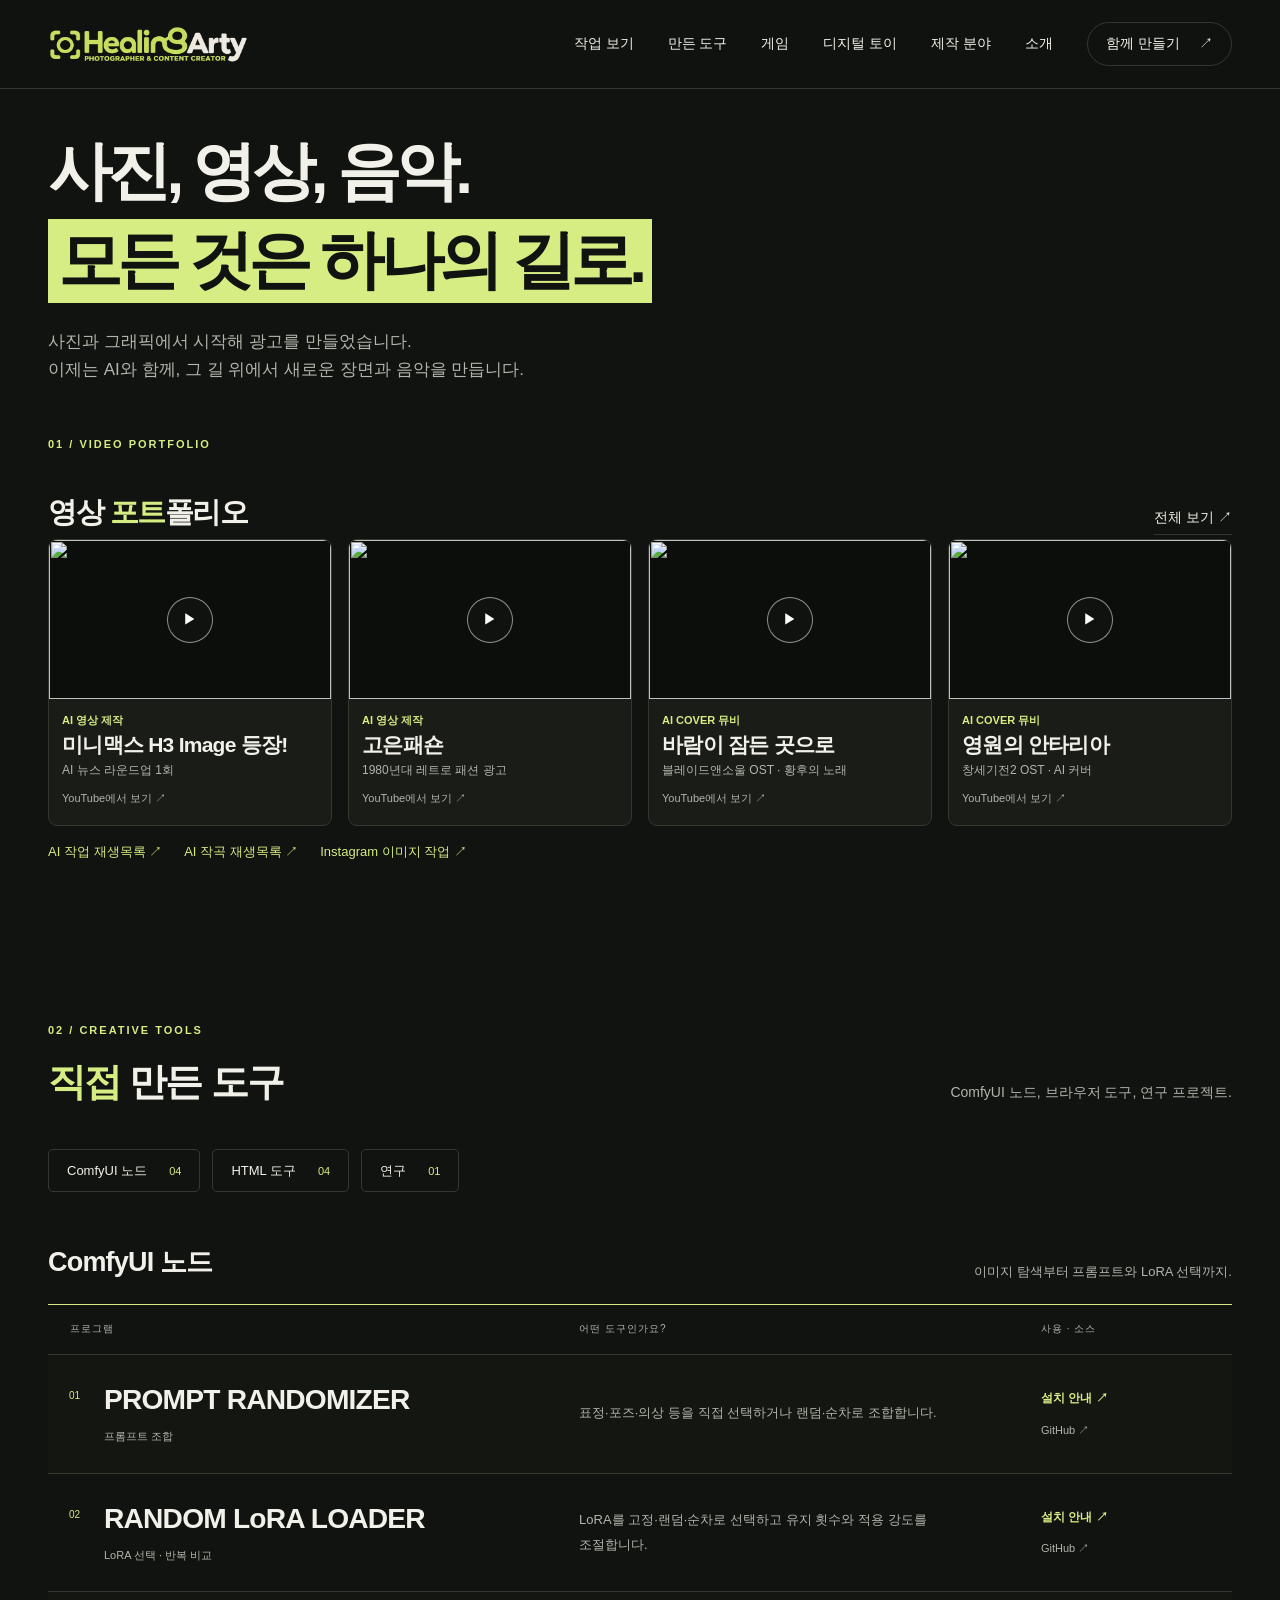
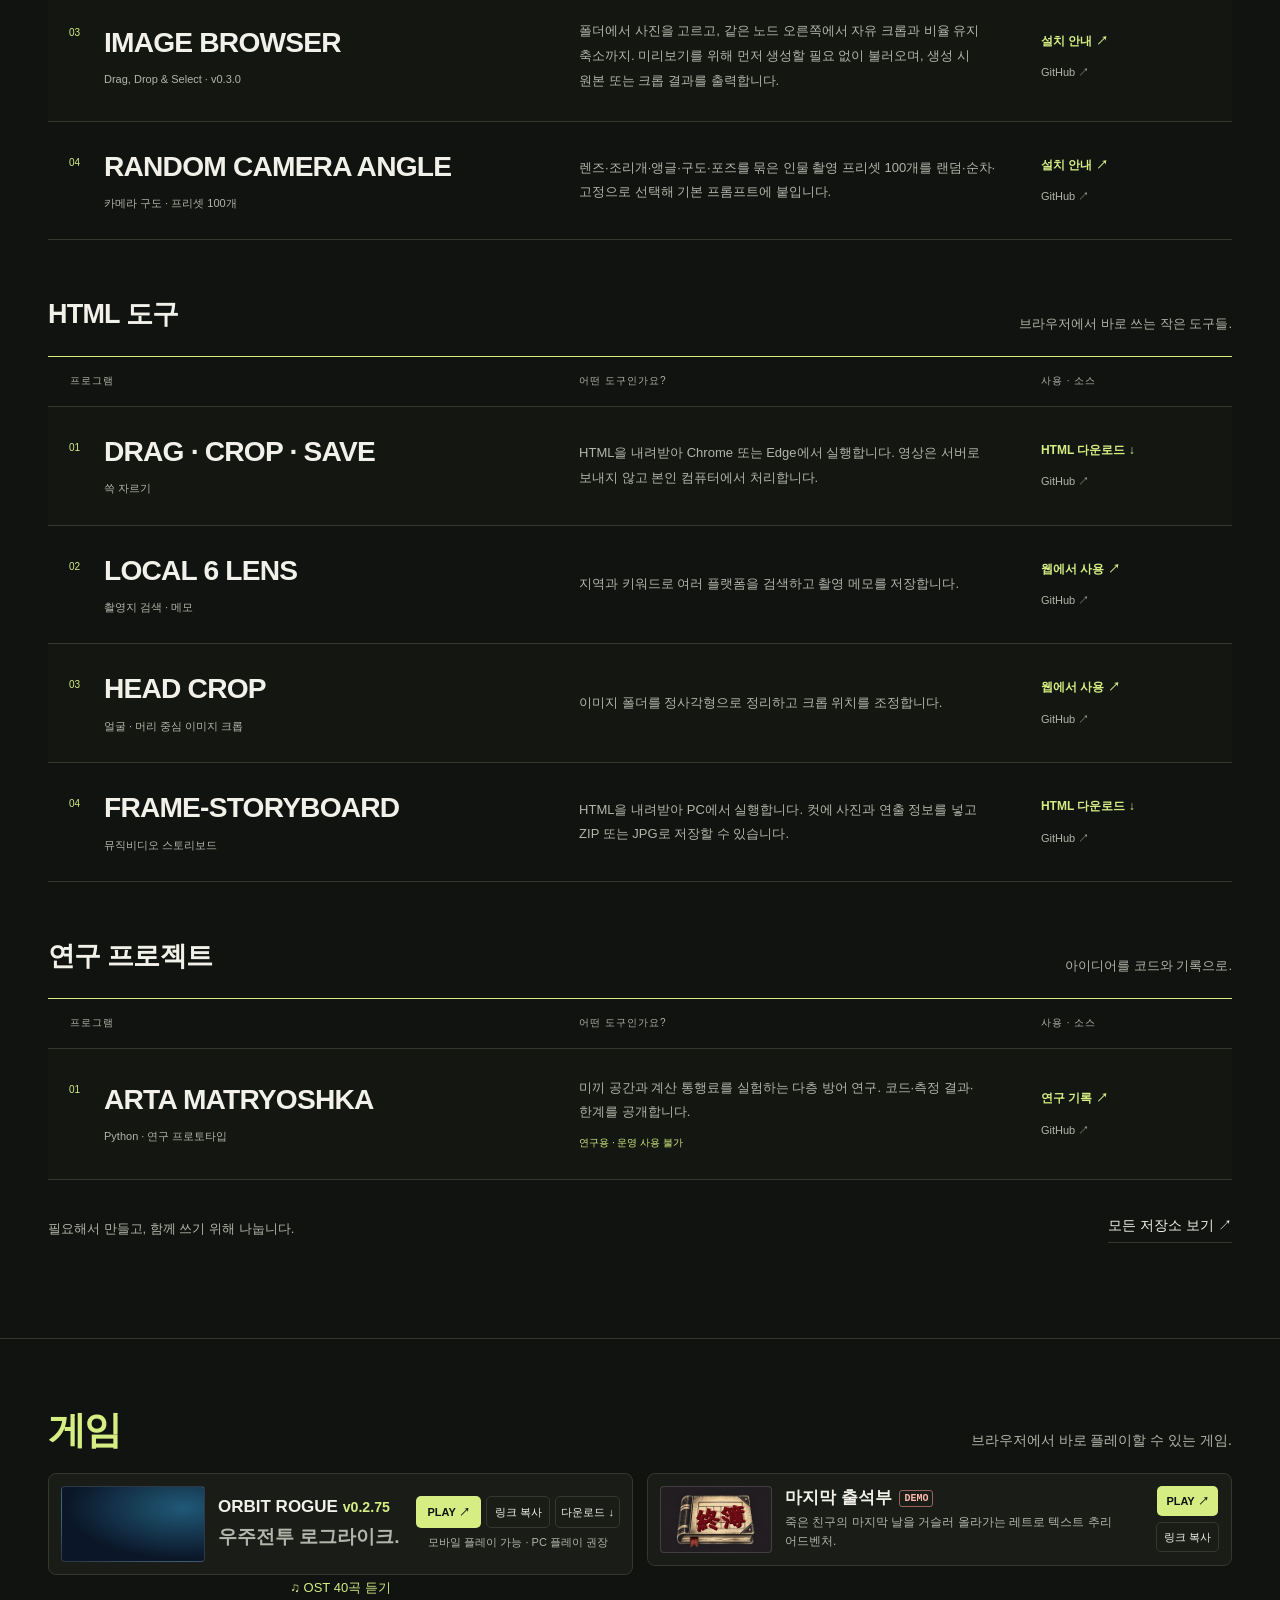
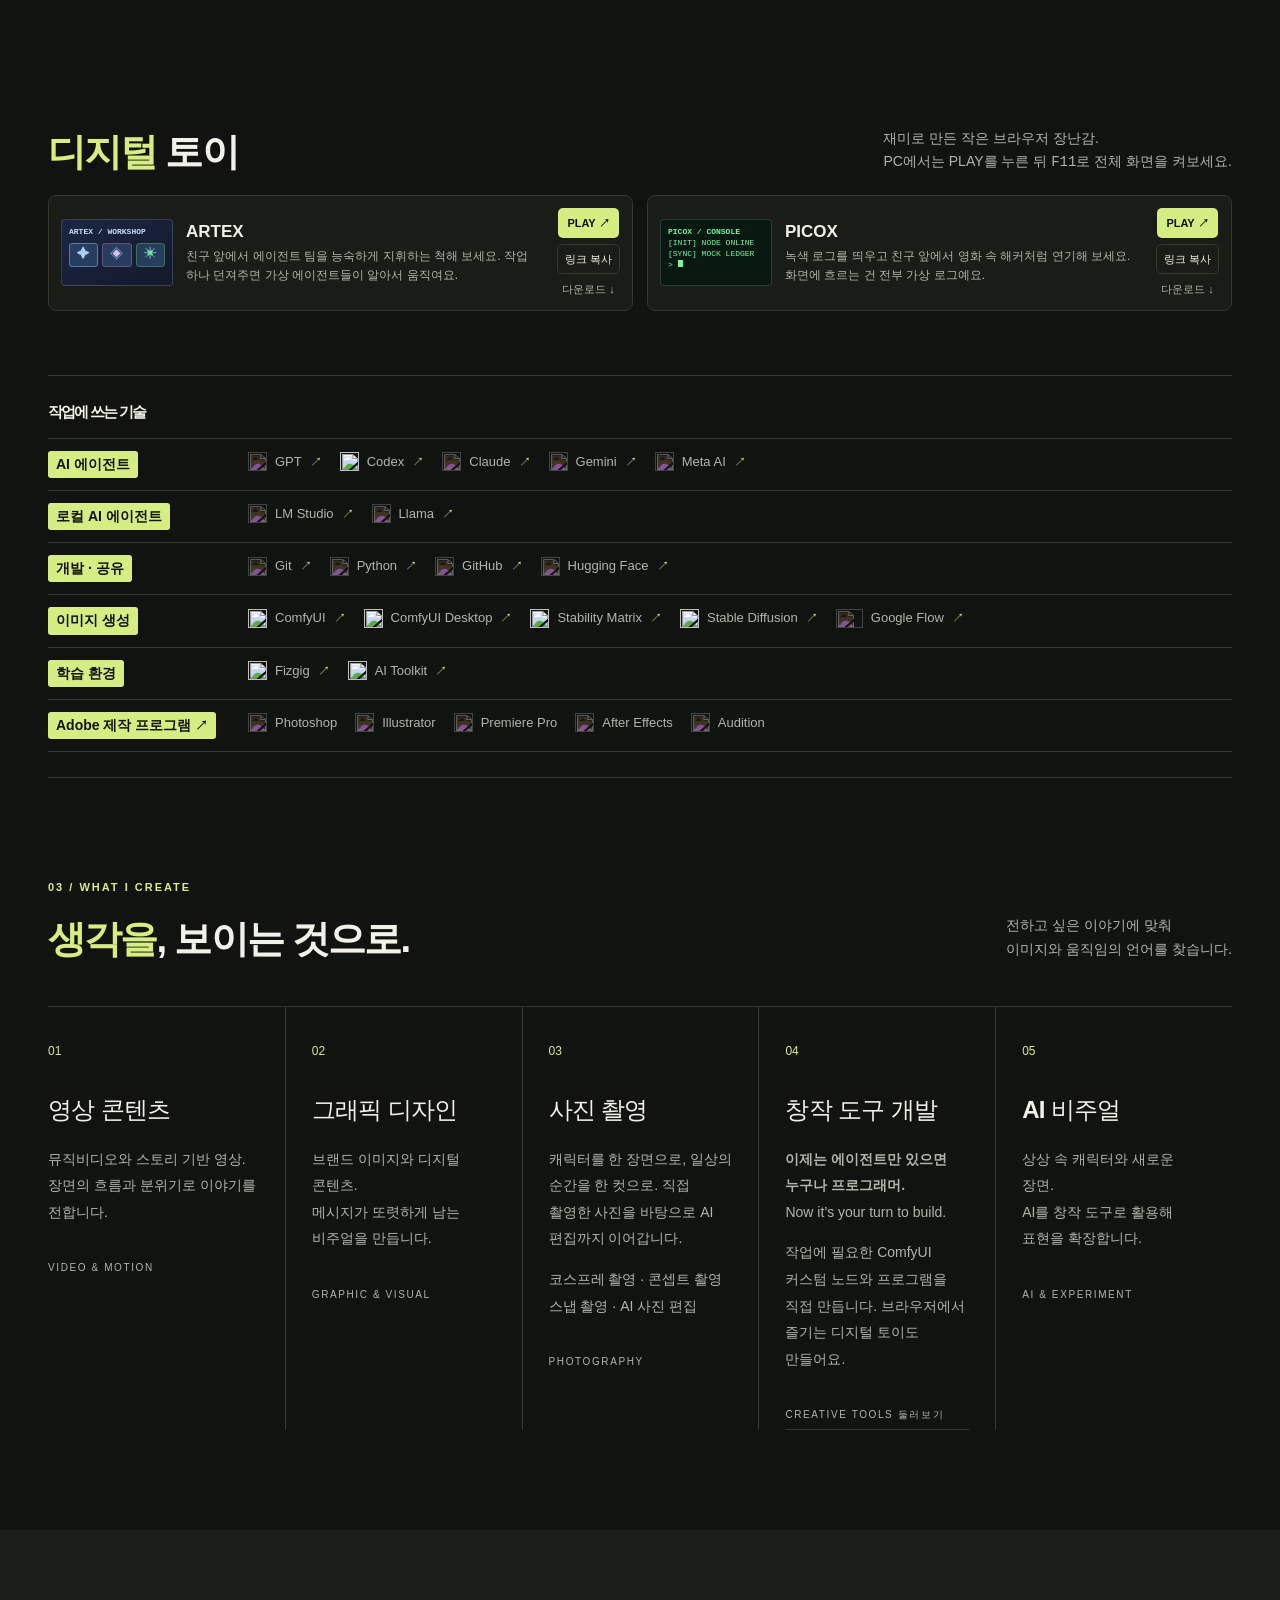
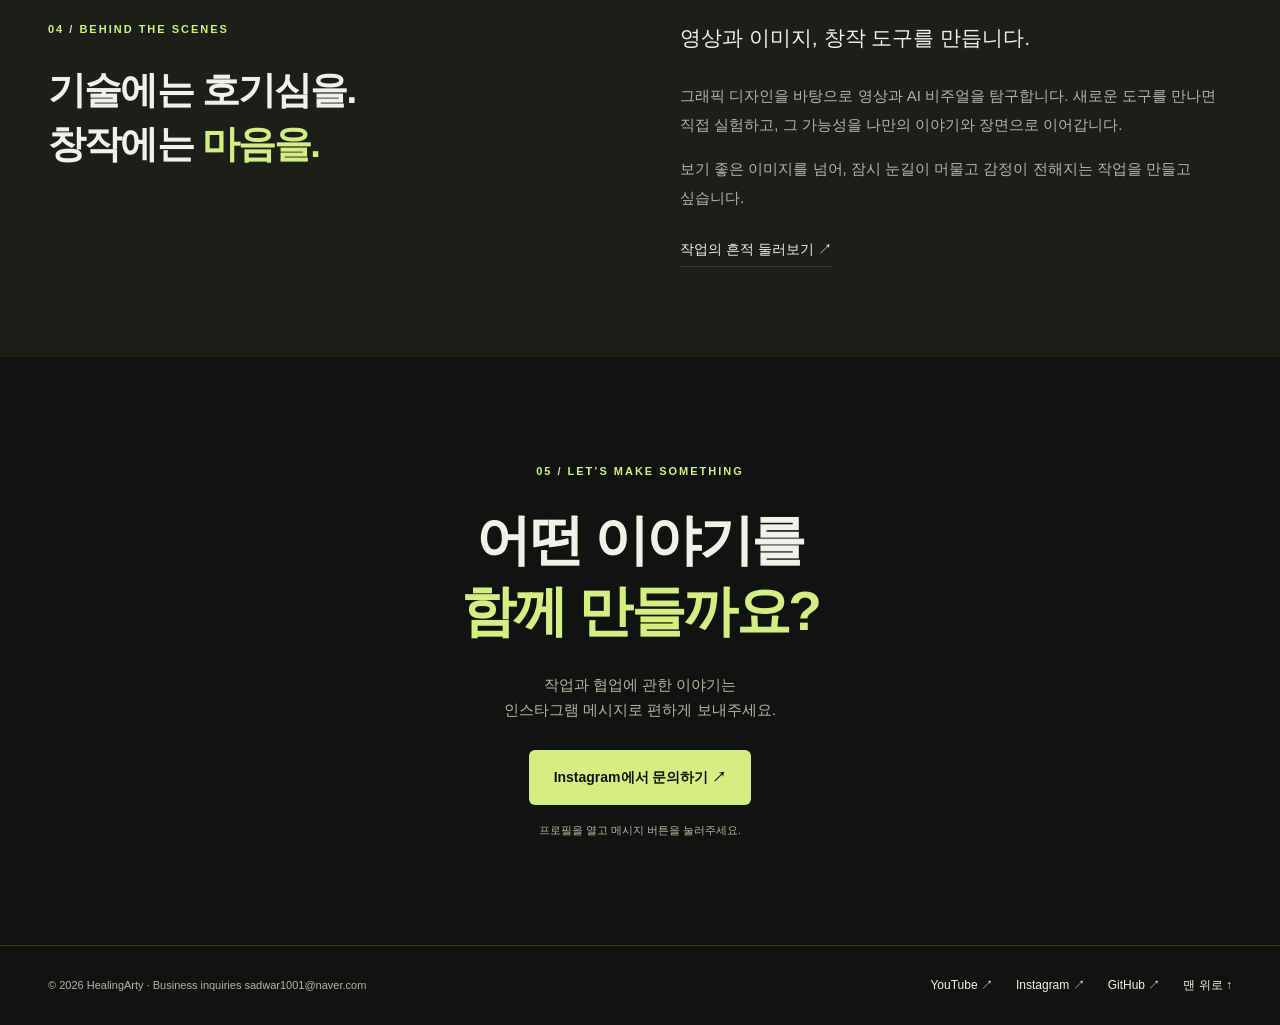
==== commit 6c4c3589: "Update ORBIT ROGUE homepage card to v0.2.75" ====
--- a/index.html
+++ b/index.html
@@ -143,15 +143,15 @@
           <div class="toy-orbit-entry">
             <article class="toy-card toy-card-orbit">
               <div class="toy-preview toy-preview-orbit" aria-hidden="true">
-                <img class="toy-orbit-logo" src="https://raw.githubusercontent.com/daning1212/orbit-rogue-space-combat-roguelike/4e313166706af217eaee2b5edcfceb48e20a61e2/orbit-rogue-logo.png" alt="" loading="lazy" decoding="async">
-                <span><img src="https://raw.githubusercontent.com/daning1212/orbit-rogue-space-combat-roguelike/7055da5/orbit-rogue-pilot-speed.png" alt="" loading="lazy" decoding="async"></span>
+                <img class="toy-orbit-logo" src="https://raw.githubusercontent.com/daning1212/orbit-rogue-space-combat-roguelike/ba7784662a4502984b1156a093746e0f1c1da118/orbit-rogue-logo.png" alt="" loading="lazy" decoding="async">
+                <span><img src="https://raw.githubusercontent.com/daning1212/orbit-rogue-space-combat-roguelike/ba7784662a4502984b1156a093746e0f1c1da118/orbit-rogue-pilot-speed.png" alt="" loading="lazy" decoding="async"></span>
                 <video class="toy-orbit-video" src="toys/orbit-rogue-preview.mp4?v=crop" preload="none" muted playsinline loop></video>
               </div>
-              <div class="toy-copy"><h3>ORBIT ROGUE <small style="color:var(--accent)">v0.2.73</small></h3><p style="font-size:clamp(1rem,2.2vw,1.2rem);font-weight:700;line-height:1.45">외계 침공에 맞서는 3×3 우주전투 로그라이크.</p></div>
+              <div class="toy-copy"><h3>ORBIT ROGUE <small style="color:var(--accent)">v0.2.75</small></h3><p style="font-size:clamp(1rem,2.2vw,1.2rem);font-weight:700;line-height:1.45">우주전투 로그라이크.</p></div>
               <div class="toy-actions">
-                <a class="toy-play" href="https://rawcdn.githack.com/daning1212/orbit-rogue-space-combat-roguelike/4e313166706af217eaee2b5edcfceb48e20a61e2/index.html" target="_blank" rel="noopener noreferrer" aria-label="ORBIT ROGUE 플레이">PLAY ↗</a>
+                <a class="toy-play" href="https://rawcdn.githack.com/daning1212/orbit-rogue-space-combat-roguelike/ba7784662a4502984b1156a093746e0f1c1da118/index.html" target="_blank" rel="noopener noreferrer" aria-label="ORBIT ROGUE 플레이">PLAY ↗</a>
                 <button class="toy-copy-link" type="button" aria-live="polite">링크 복사</button>
-                <a class="toy-download" href="https://github.com/daning1212/orbit-rogue-space-combat-roguelike/archive/4e313166706af217eaee2b5edcfceb48e20a61e2.zip" aria-label="ORBIT ROGUE 게임 ZIP 다운로드">다운로드 ↓</a>
+                <a class="toy-download" href="https://github.com/daning1212/orbit-rogue-space-combat-roguelike/archive/ba7784662a4502984b1156a093746e0f1c1da118.zip" aria-label="ORBIT ROGUE 게임 ZIP 다운로드">다운로드 ↓</a>
                 <small>모바일 플레이 가능 · PC 플레이 권장</small>
               </div>
             </article>
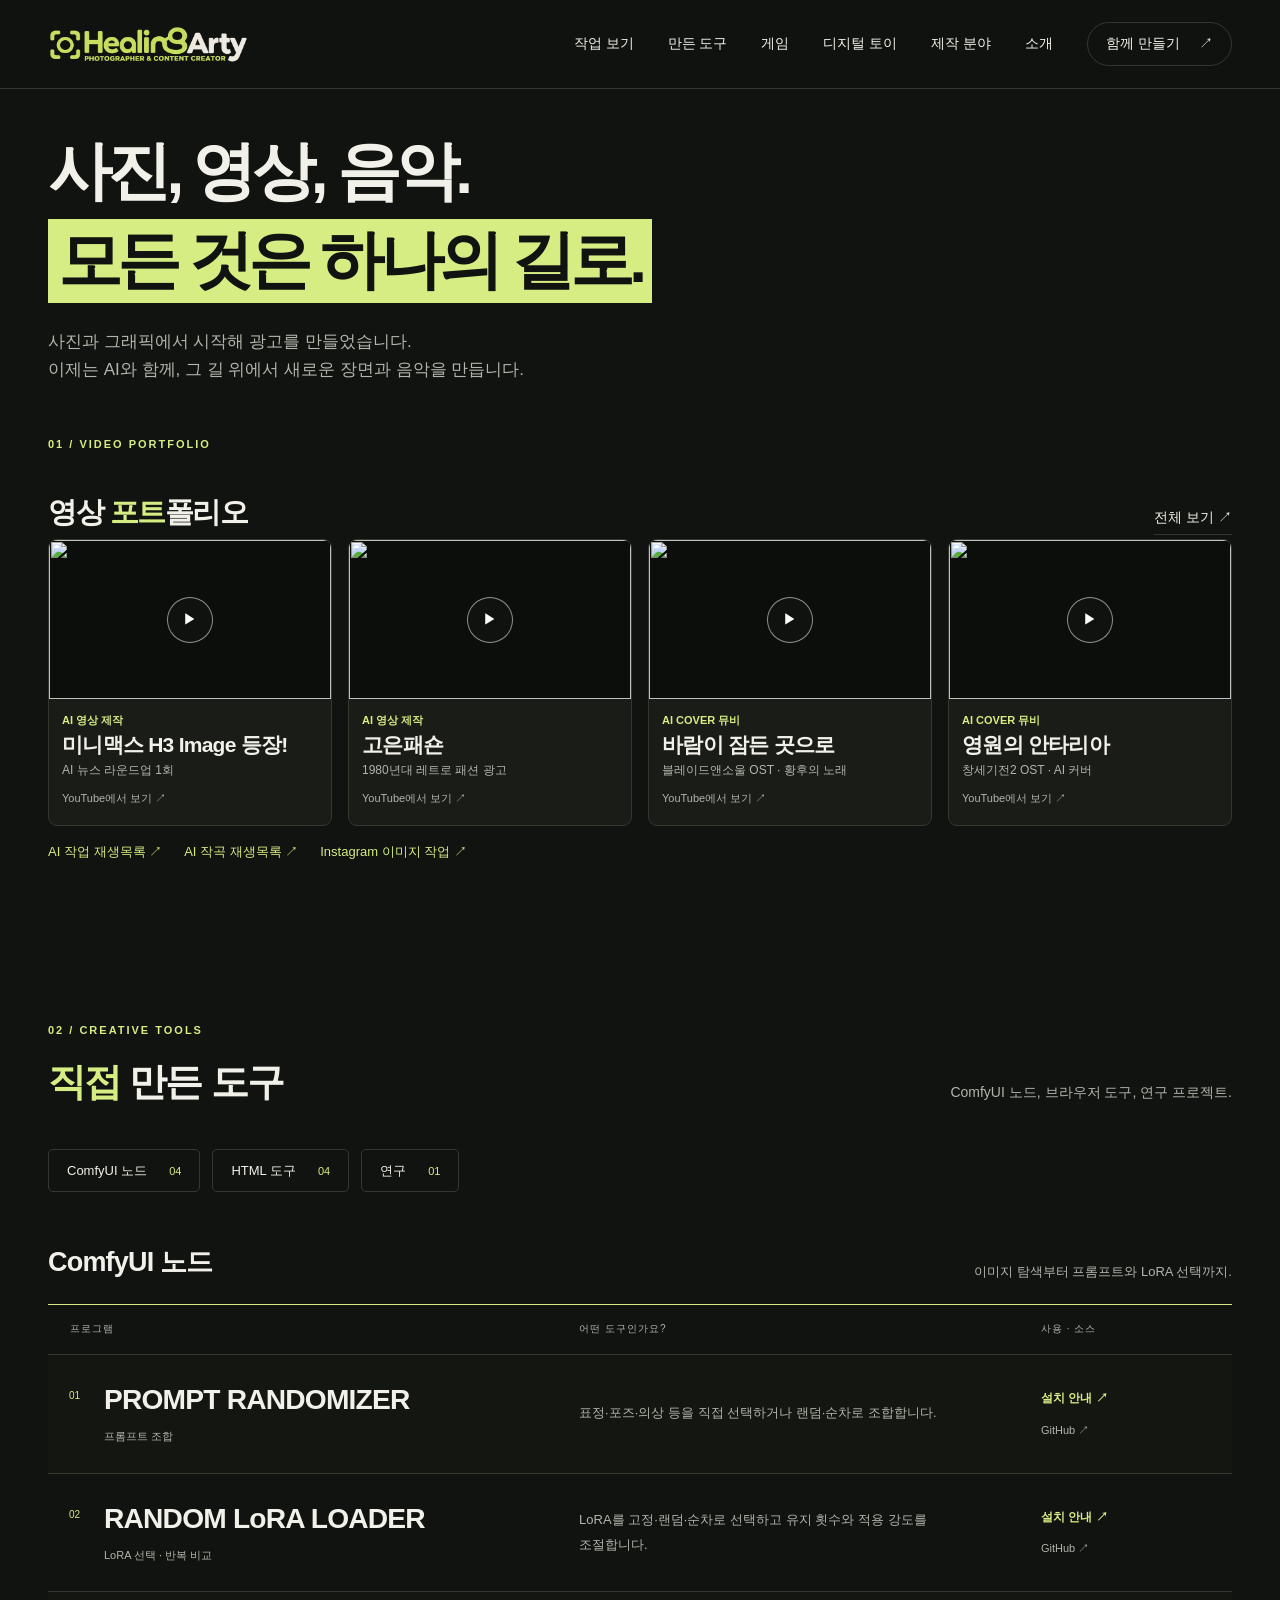
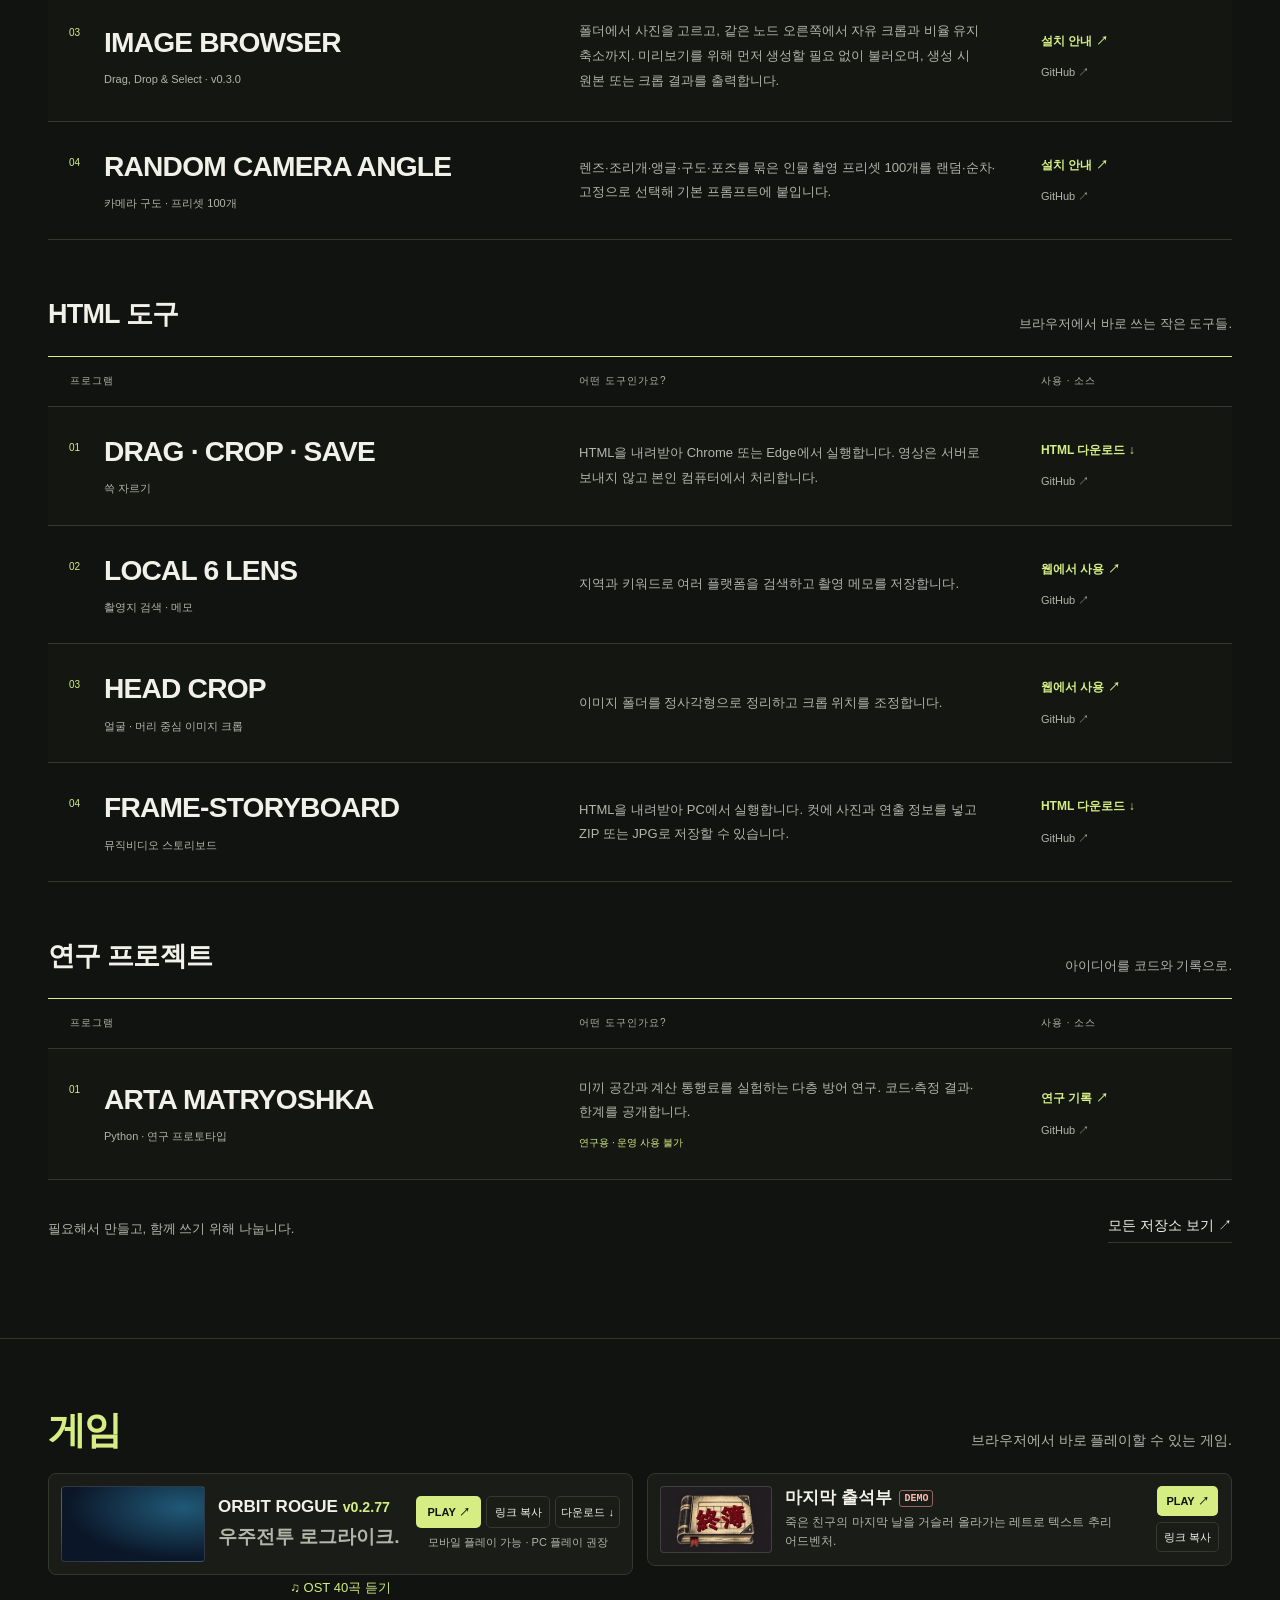
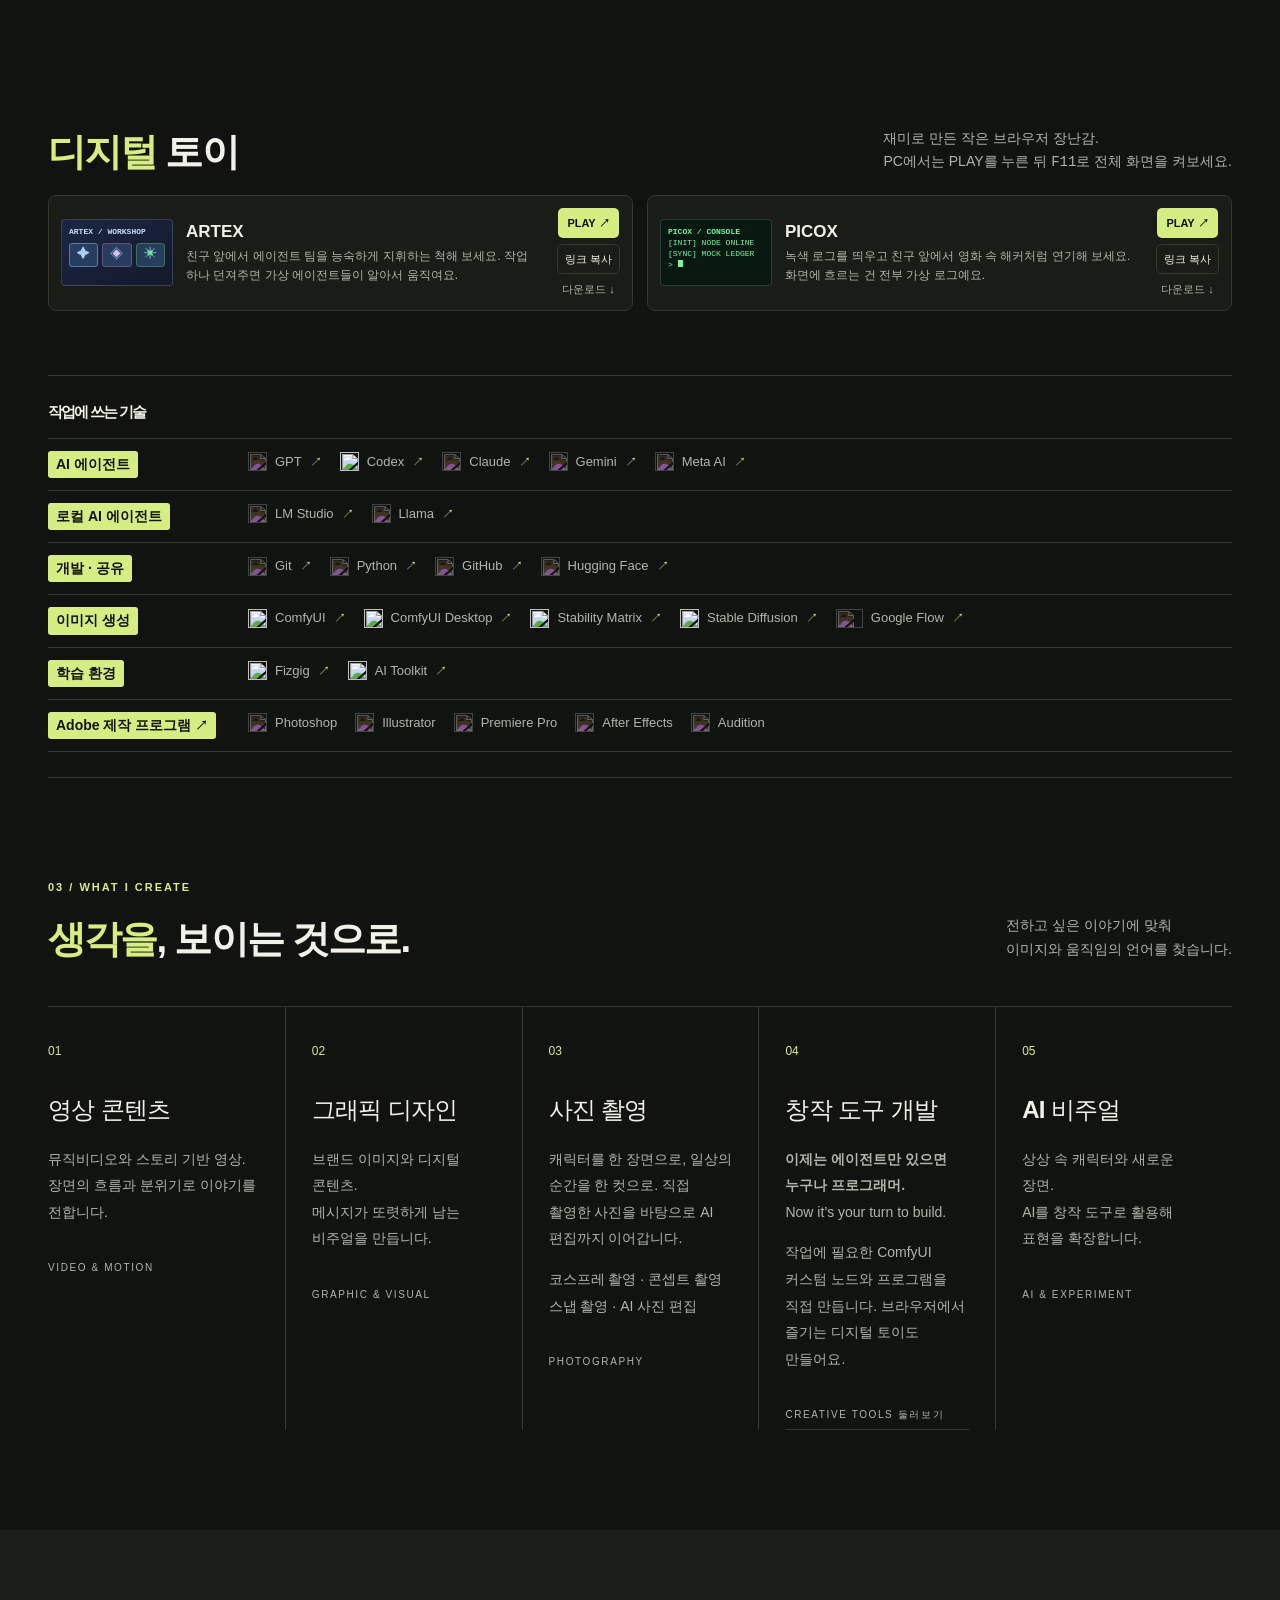
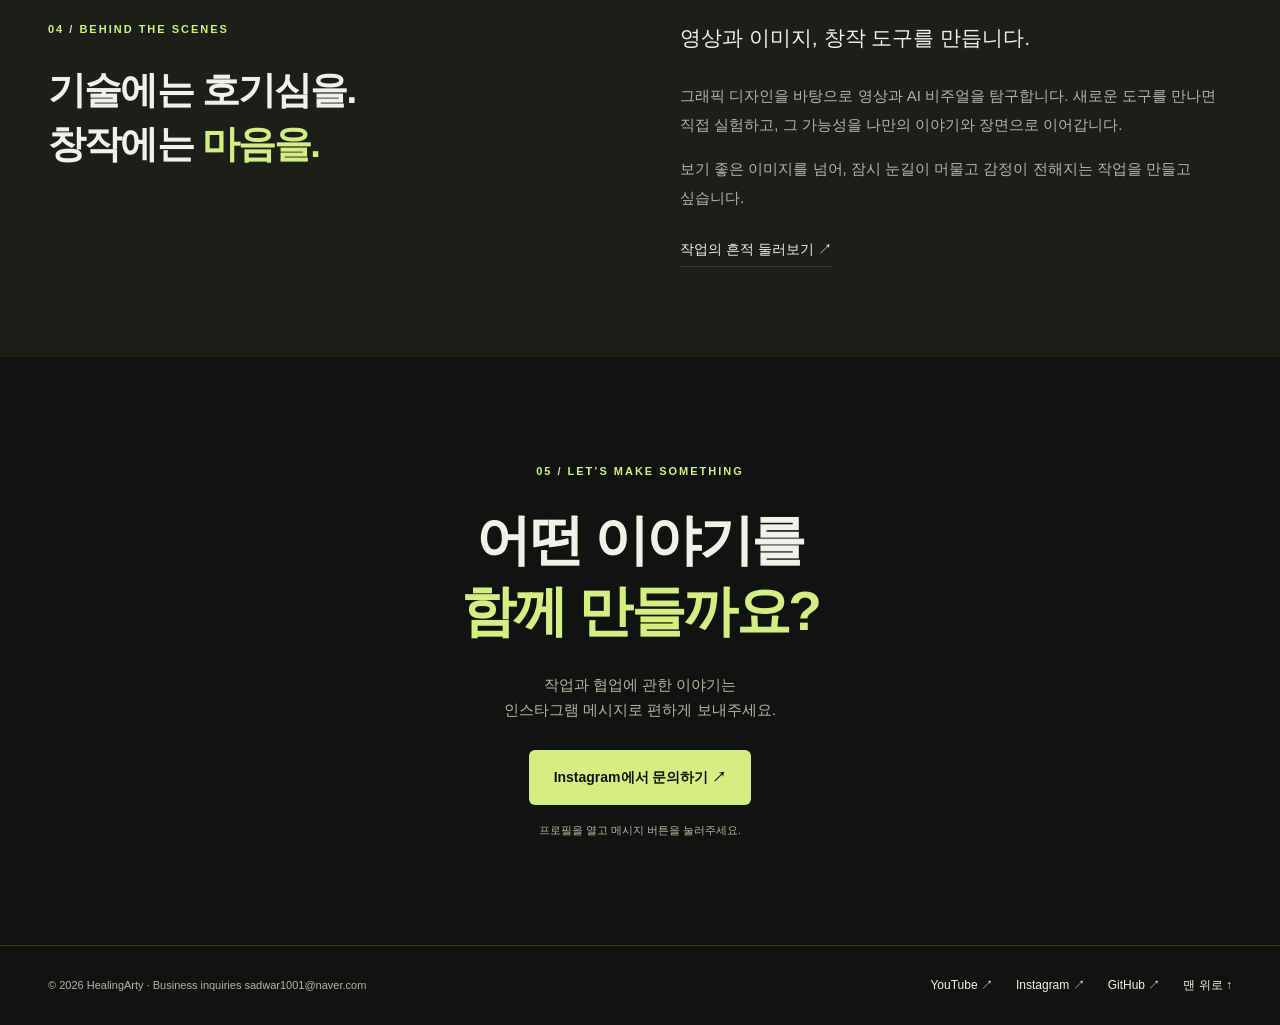
==== commit 2fe01d51: "Update ORBIT ROGUE game card to v0.2.77" ====
--- a/index.html
+++ b/index.html
@@ -143,15 +143,15 @@
           <div class="toy-orbit-entry">
             <article class="toy-card toy-card-orbit">
               <div class="toy-preview toy-preview-orbit" aria-hidden="true">
-                <img class="toy-orbit-logo" src="https://raw.githubusercontent.com/daning1212/orbit-rogue-space-combat-roguelike/ba7784662a4502984b1156a093746e0f1c1da118/orbit-rogue-logo.png" alt="" loading="lazy" decoding="async">
-                <span><img src="https://raw.githubusercontent.com/daning1212/orbit-rogue-space-combat-roguelike/ba7784662a4502984b1156a093746e0f1c1da118/orbit-rogue-pilot-speed.png" alt="" loading="lazy" decoding="async"></span>
+                <img class="toy-orbit-logo" src="https://raw.githubusercontent.com/daning1212/orbit-rogue-space-combat-roguelike/da25bafe88b9f482d36733358da0ed00d0fb81d6/orbit-rogue-logo.png" alt="" loading="lazy" decoding="async">
+                <span><img src="https://raw.githubusercontent.com/daning1212/orbit-rogue-space-combat-roguelike/da25bafe88b9f482d36733358da0ed00d0fb81d6/orbit-rogue-pilot-speed.png" alt="" loading="lazy" decoding="async"></span>
                 <video class="toy-orbit-video" src="toys/orbit-rogue-preview.mp4?v=crop" preload="none" muted playsinline loop></video>
               </div>
-              <div class="toy-copy"><h3>ORBIT ROGUE <small style="color:var(--accent)">v0.2.75</small></h3><p style="font-size:clamp(1rem,2.2vw,1.2rem);font-weight:700;line-height:1.45">우주전투 로그라이크.</p></div>
+              <div class="toy-copy"><h3>ORBIT ROGUE <small style="color:var(--accent)">v0.2.77</small></h3><p style="font-size:clamp(1rem,2.2vw,1.2rem);font-weight:700;line-height:1.45">우주전투 로그라이크.</p></div>
               <div class="toy-actions">
-                <a class="toy-play" href="https://rawcdn.githack.com/daning1212/orbit-rogue-space-combat-roguelike/ba7784662a4502984b1156a093746e0f1c1da118/index.html" target="_blank" rel="noopener noreferrer" aria-label="ORBIT ROGUE 플레이">PLAY ↗</a>
+                <a class="toy-play" href="https://rawcdn.githack.com/daning1212/orbit-rogue-space-combat-roguelike/da25bafe88b9f482d36733358da0ed00d0fb81d6/index.html" target="_blank" rel="noopener noreferrer" aria-label="ORBIT ROGUE 플레이">PLAY ↗</a>
                 <button class="toy-copy-link" type="button" aria-live="polite">링크 복사</button>
-                <a class="toy-download" href="https://github.com/daning1212/orbit-rogue-space-combat-roguelike/archive/ba7784662a4502984b1156a093746e0f1c1da118.zip" aria-label="ORBIT ROGUE 게임 ZIP 다운로드">다운로드 ↓</a>
+                <a class="toy-download" href="https://github.com/daning1212/orbit-rogue-space-combat-roguelike/archive/da25bafe88b9f482d36733358da0ed00d0fb81d6.zip" aria-label="ORBIT ROGUE 게임 ZIP 다운로드">다운로드 ↓</a>
                 <small>모바일 플레이 가능 · PC 플레이 권장</small>
               </div>
             </article>
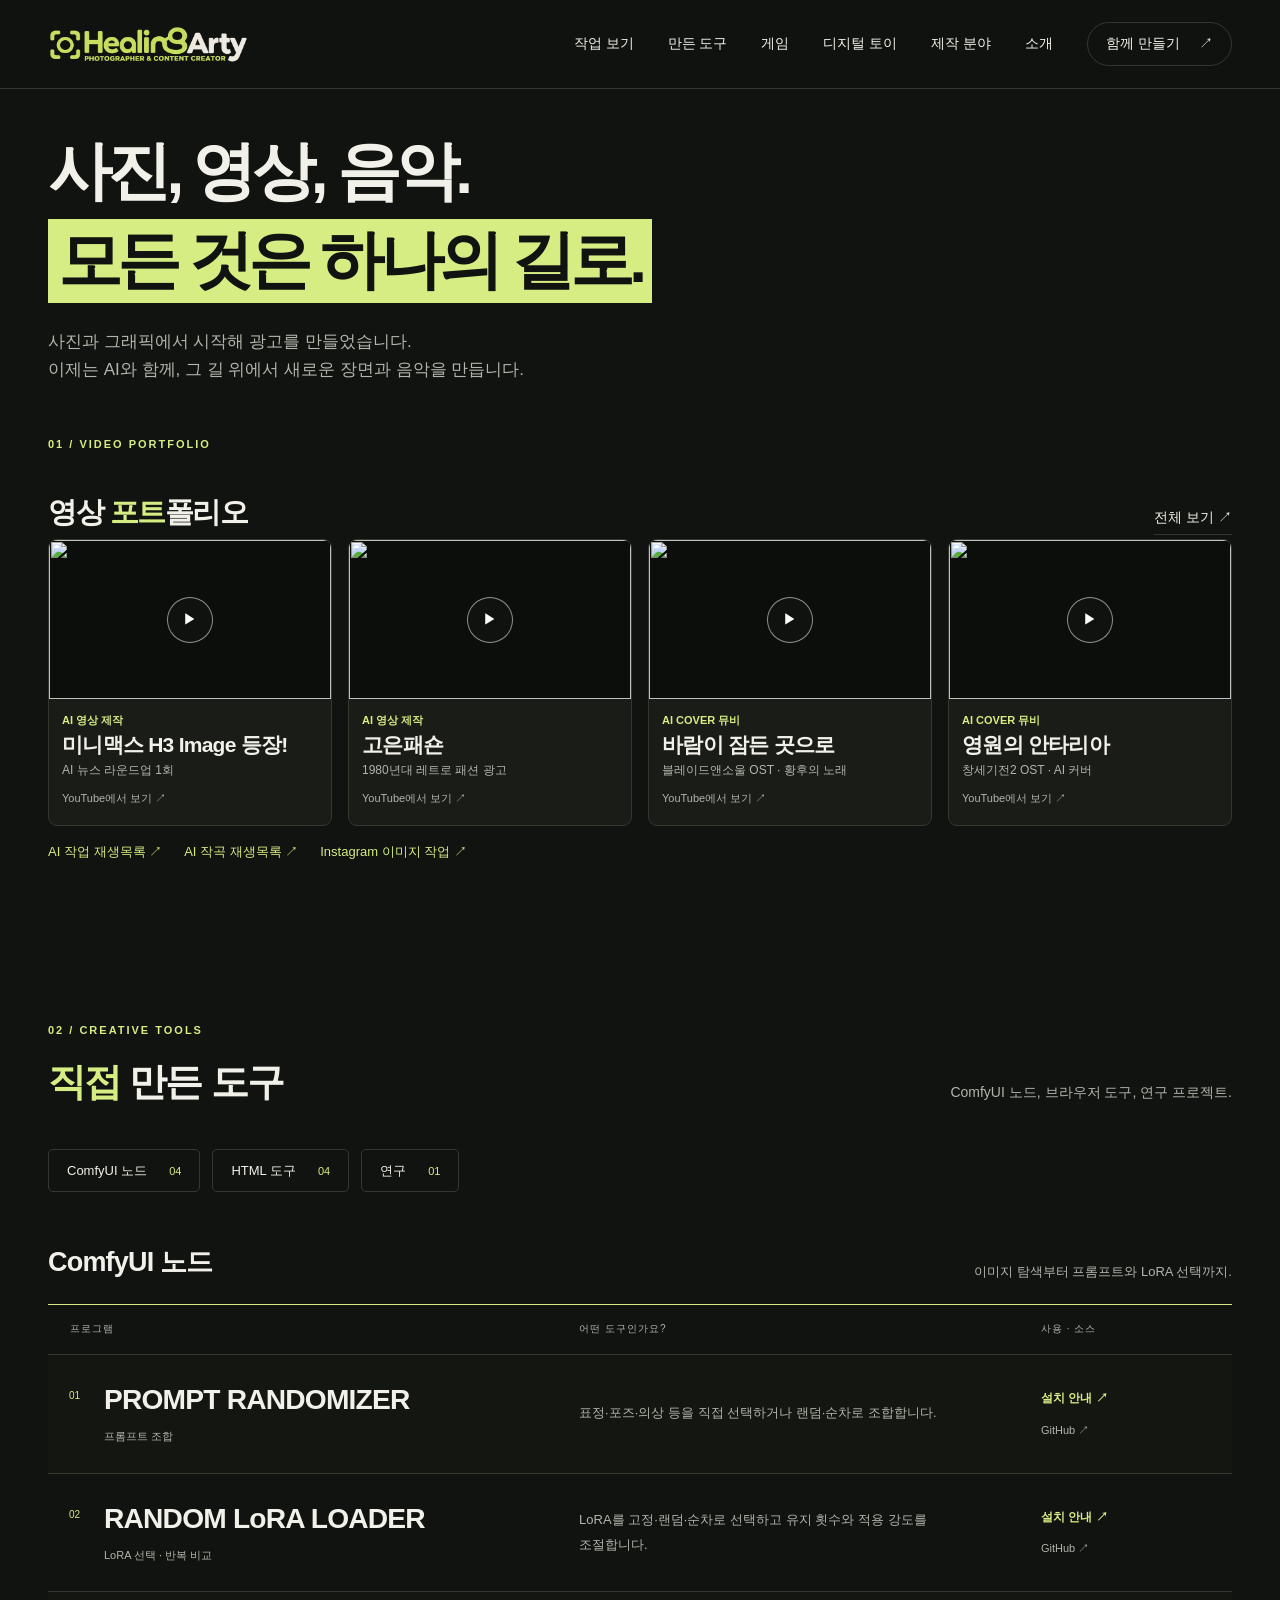
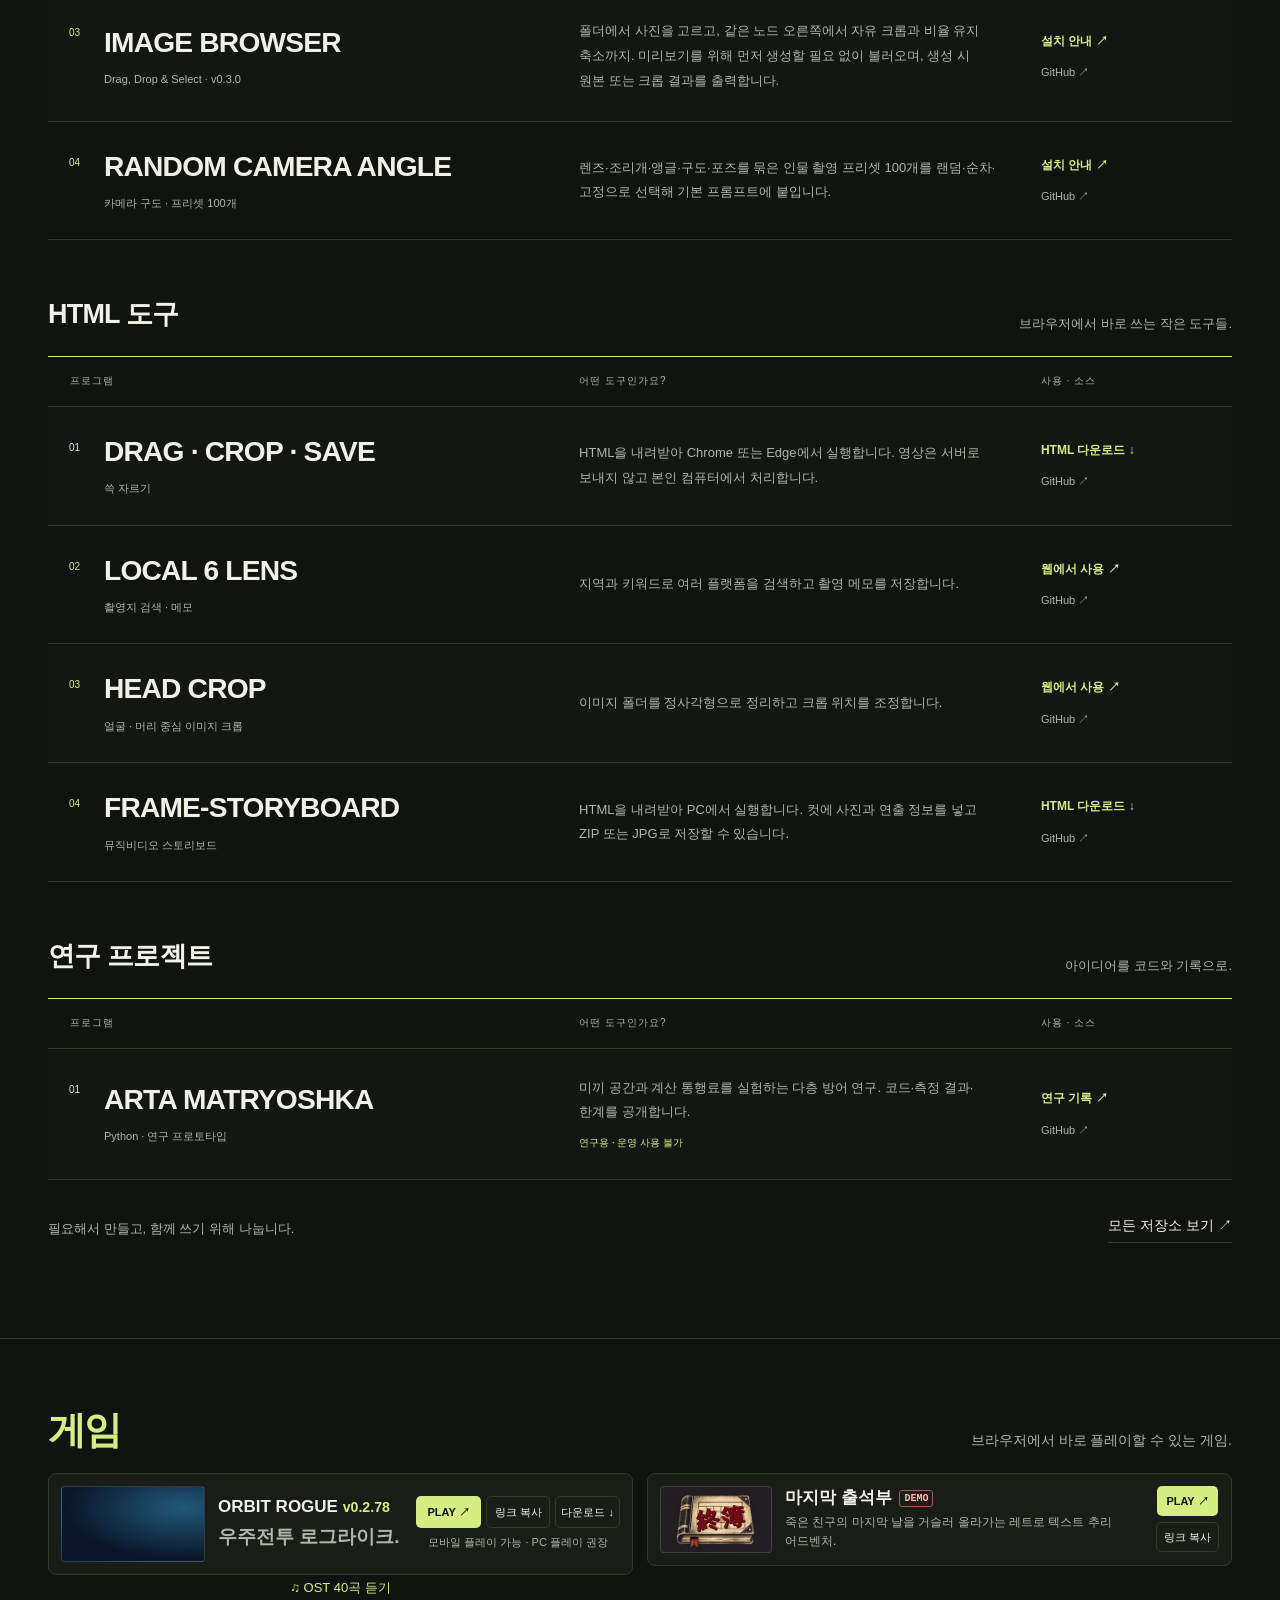
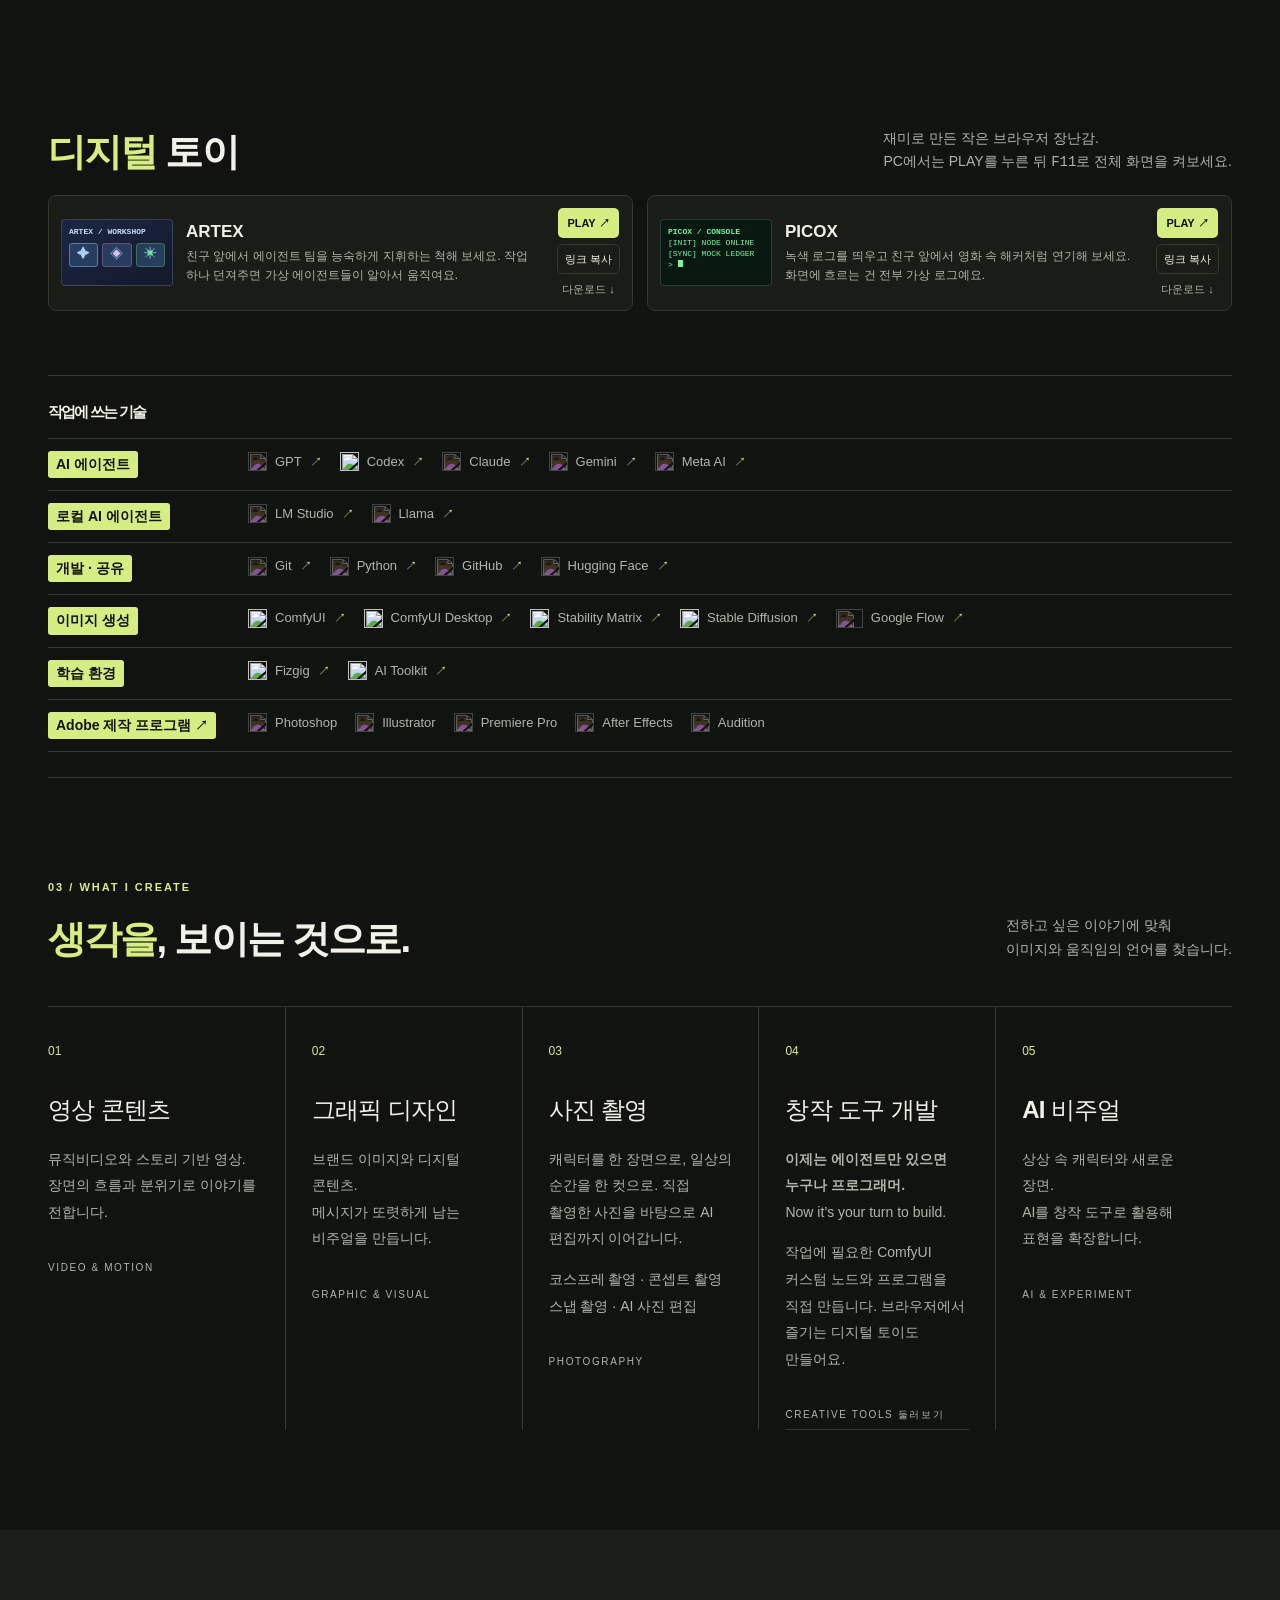
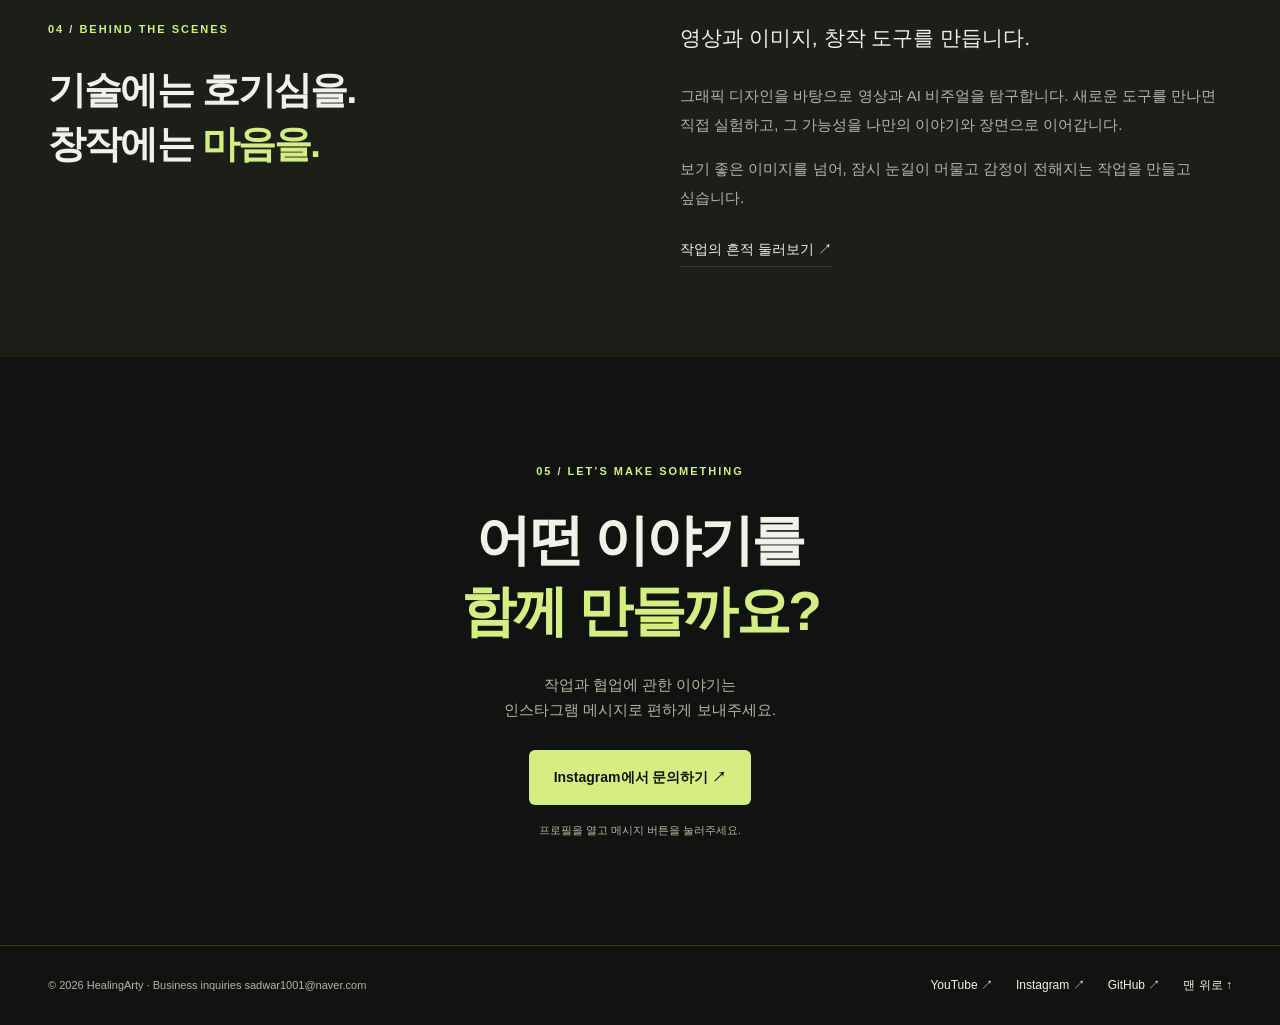
==== commit b349da35: "Update ORBIT ROGUE game card to v0.2.78" ====
--- a/index.html
+++ b/index.html
@@ -143,15 +143,15 @@
           <div class="toy-orbit-entry">
             <article class="toy-card toy-card-orbit">
               <div class="toy-preview toy-preview-orbit" aria-hidden="true">
-                <img class="toy-orbit-logo" src="https://raw.githubusercontent.com/daning1212/orbit-rogue-space-combat-roguelike/da25bafe88b9f482d36733358da0ed00d0fb81d6/orbit-rogue-logo.png" alt="" loading="lazy" decoding="async">
-                <span><img src="https://raw.githubusercontent.com/daning1212/orbit-rogue-space-combat-roguelike/da25bafe88b9f482d36733358da0ed00d0fb81d6/orbit-rogue-pilot-speed.png" alt="" loading="lazy" decoding="async"></span>
+                <img class="toy-orbit-logo" src="https://raw.githubusercontent.com/daning1212/orbit-rogue-space-combat-roguelike/cbe5844fba2d6c85b2af7149fe5d0cc91f0120f1/orbit-rogue-logo.png" alt="" loading="lazy" decoding="async">
+                <span><img src="https://raw.githubusercontent.com/daning1212/orbit-rogue-space-combat-roguelike/cbe5844fba2d6c85b2af7149fe5d0cc91f0120f1/orbit-rogue-pilot-speed.png" alt="" loading="lazy" decoding="async"></span>
                 <video class="toy-orbit-video" src="toys/orbit-rogue-preview.mp4?v=crop" preload="none" muted playsinline loop></video>
               </div>
-              <div class="toy-copy"><h3>ORBIT ROGUE <small style="color:var(--accent)">v0.2.77</small></h3><p style="font-size:clamp(1rem,2.2vw,1.2rem);font-weight:700;line-height:1.45">우주전투 로그라이크.</p></div>
+              <div class="toy-copy"><h3>ORBIT ROGUE <small style="color:var(--accent)">v0.2.78</small></h3><p style="font-size:clamp(1rem,2.2vw,1.2rem);font-weight:700;line-height:1.45">우주전투 로그라이크.</p></div>
               <div class="toy-actions">
-                <a class="toy-play" href="https://rawcdn.githack.com/daning1212/orbit-rogue-space-combat-roguelike/da25bafe88b9f482d36733358da0ed00d0fb81d6/index.html" target="_blank" rel="noopener noreferrer" aria-label="ORBIT ROGUE 플레이">PLAY ↗</a>
+                <a class="toy-play" href="https://htmlpreview.github.io/?https://github.com/daning1212/orbit-rogue-space-combat-roguelike/blob/cbe5844fba2d6c85b2af7149fe5d0cc91f0120f1/index.html" target="_blank" rel="noopener noreferrer" aria-label="ORBIT ROGUE 플레이">PLAY ↗</a>
                 <button class="toy-copy-link" type="button" aria-live="polite">링크 복사</button>
-                <a class="toy-download" href="https://github.com/daning1212/orbit-rogue-space-combat-roguelike/archive/da25bafe88b9f482d36733358da0ed00d0fb81d6.zip" aria-label="ORBIT ROGUE 게임 ZIP 다운로드">다운로드 ↓</a>
+                <a class="toy-download" href="https://github.com/daning1212/orbit-rogue-space-combat-roguelike/archive/cbe5844fba2d6c85b2af7149fe5d0cc91f0120f1.zip" aria-label="ORBIT ROGUE 게임 ZIP 다운로드">다운로드 ↓</a>
                 <small>모바일 플레이 가능 · PC 플레이 권장</small>
               </div>
             </article>
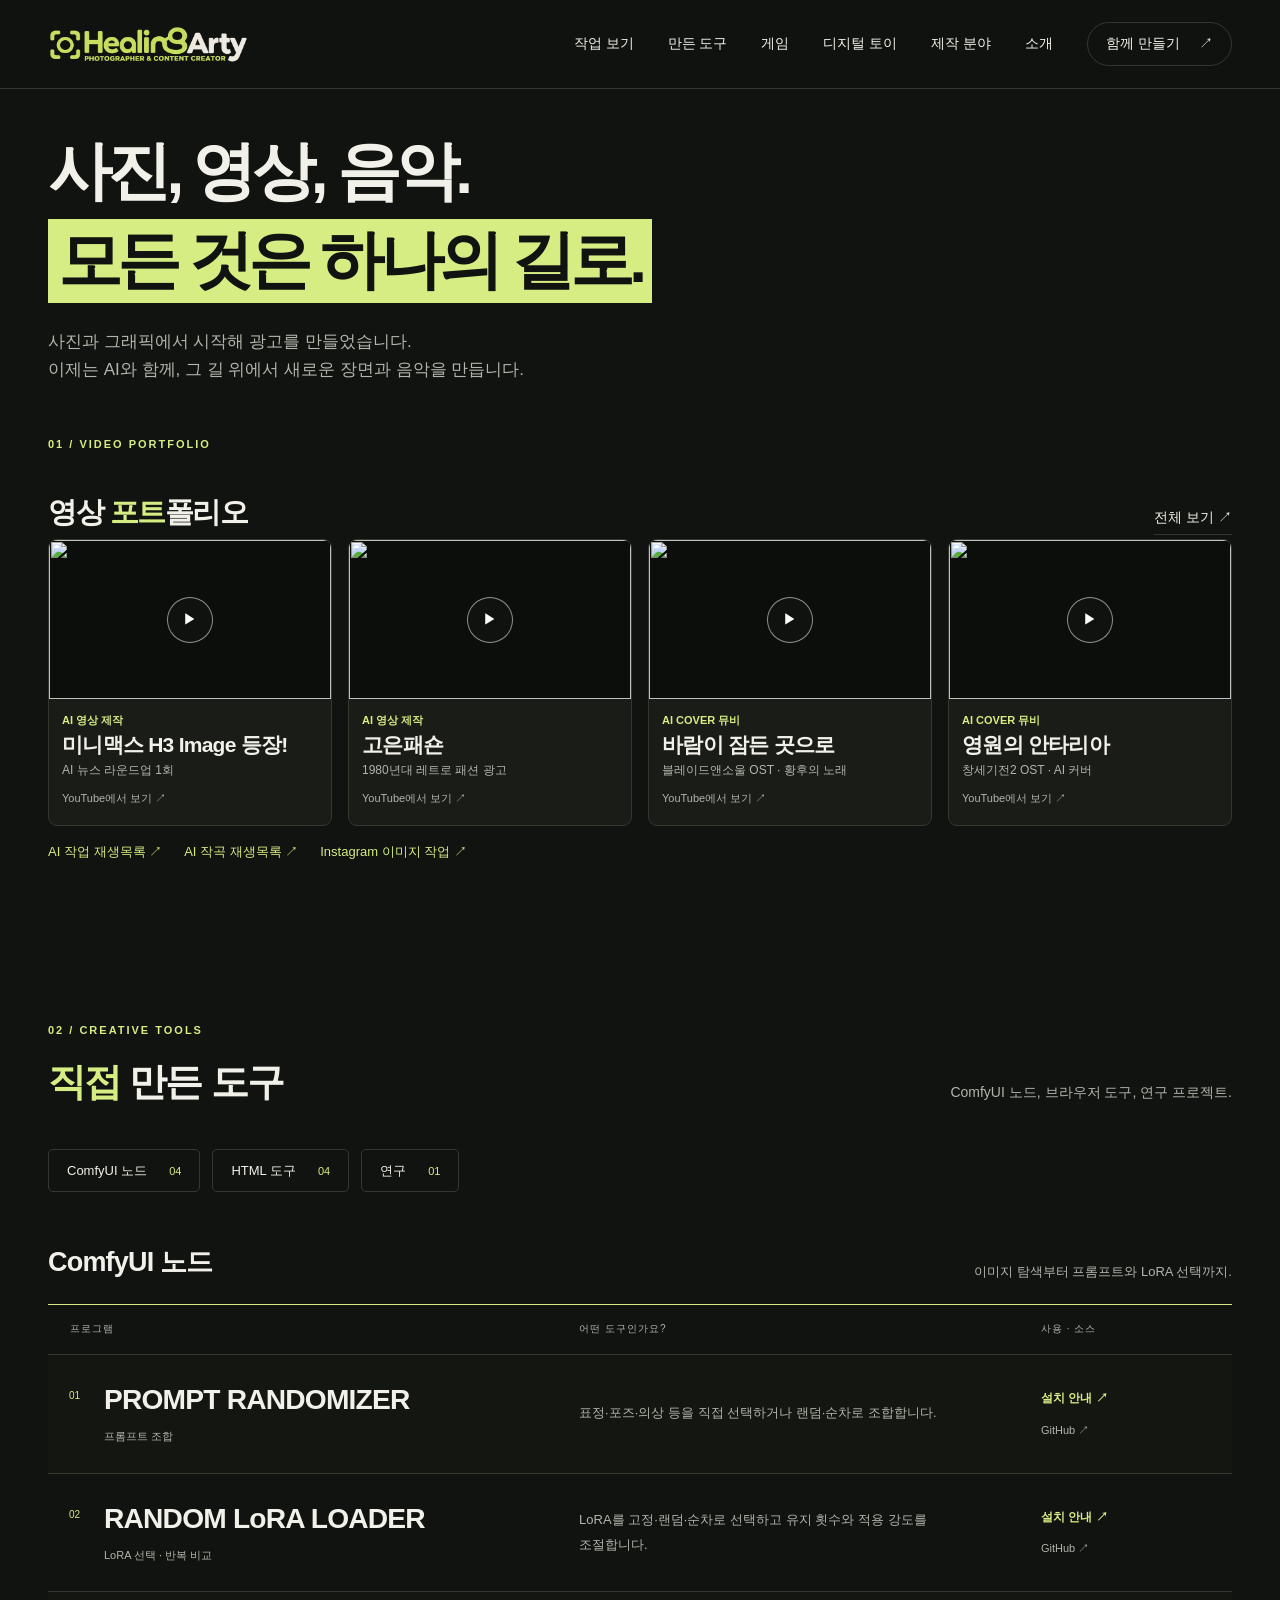
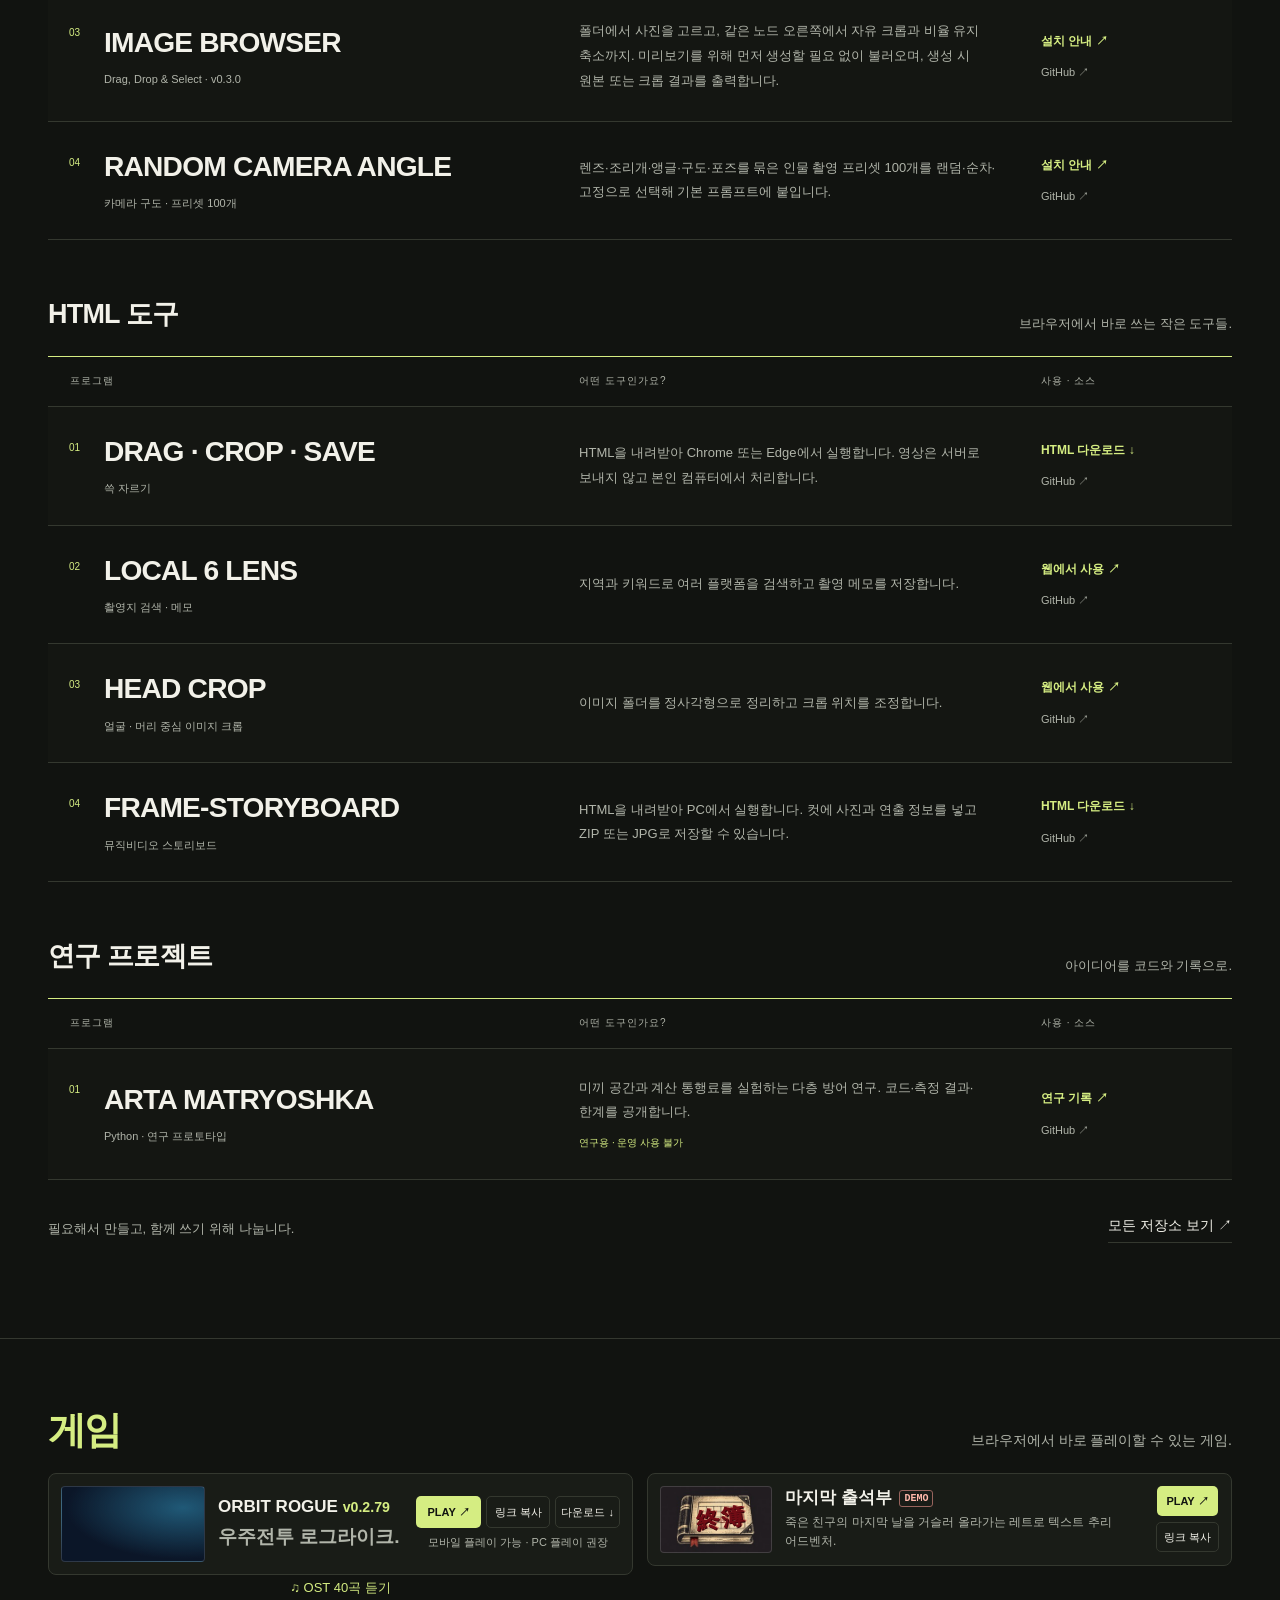
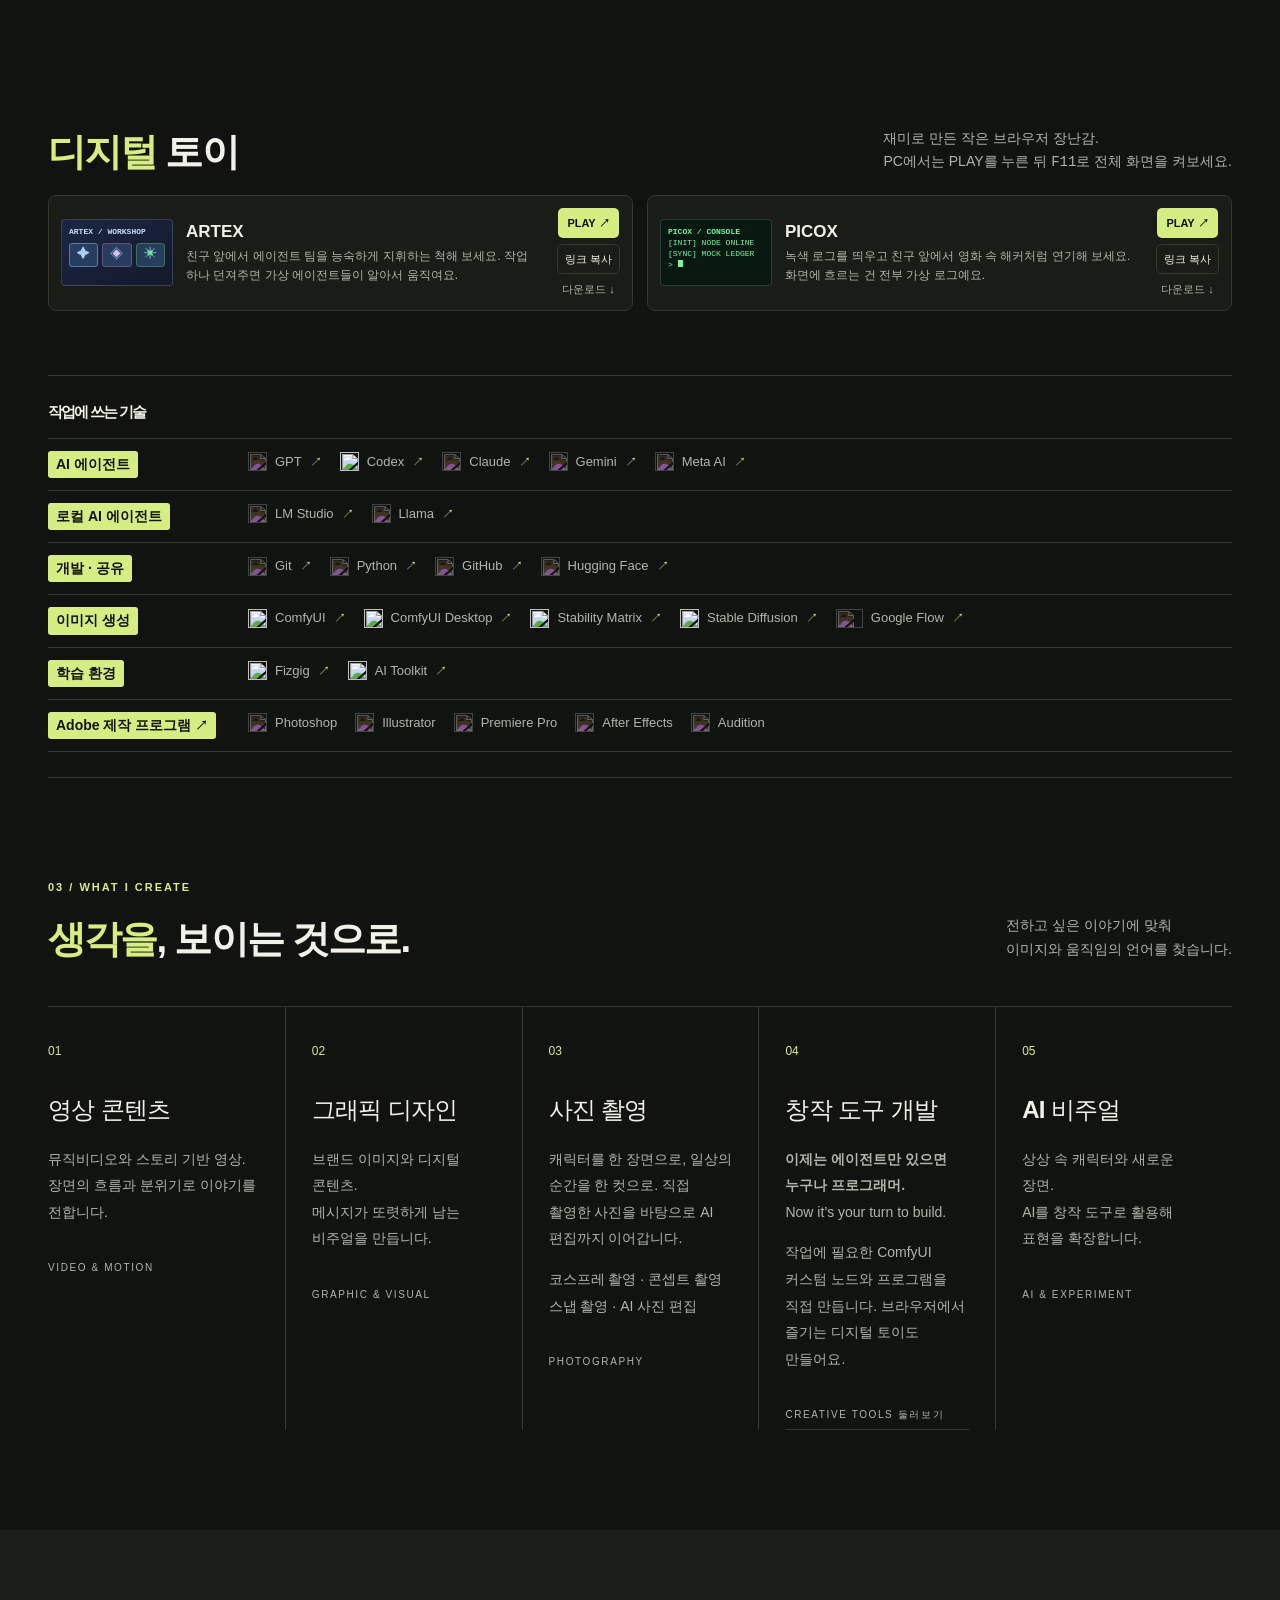
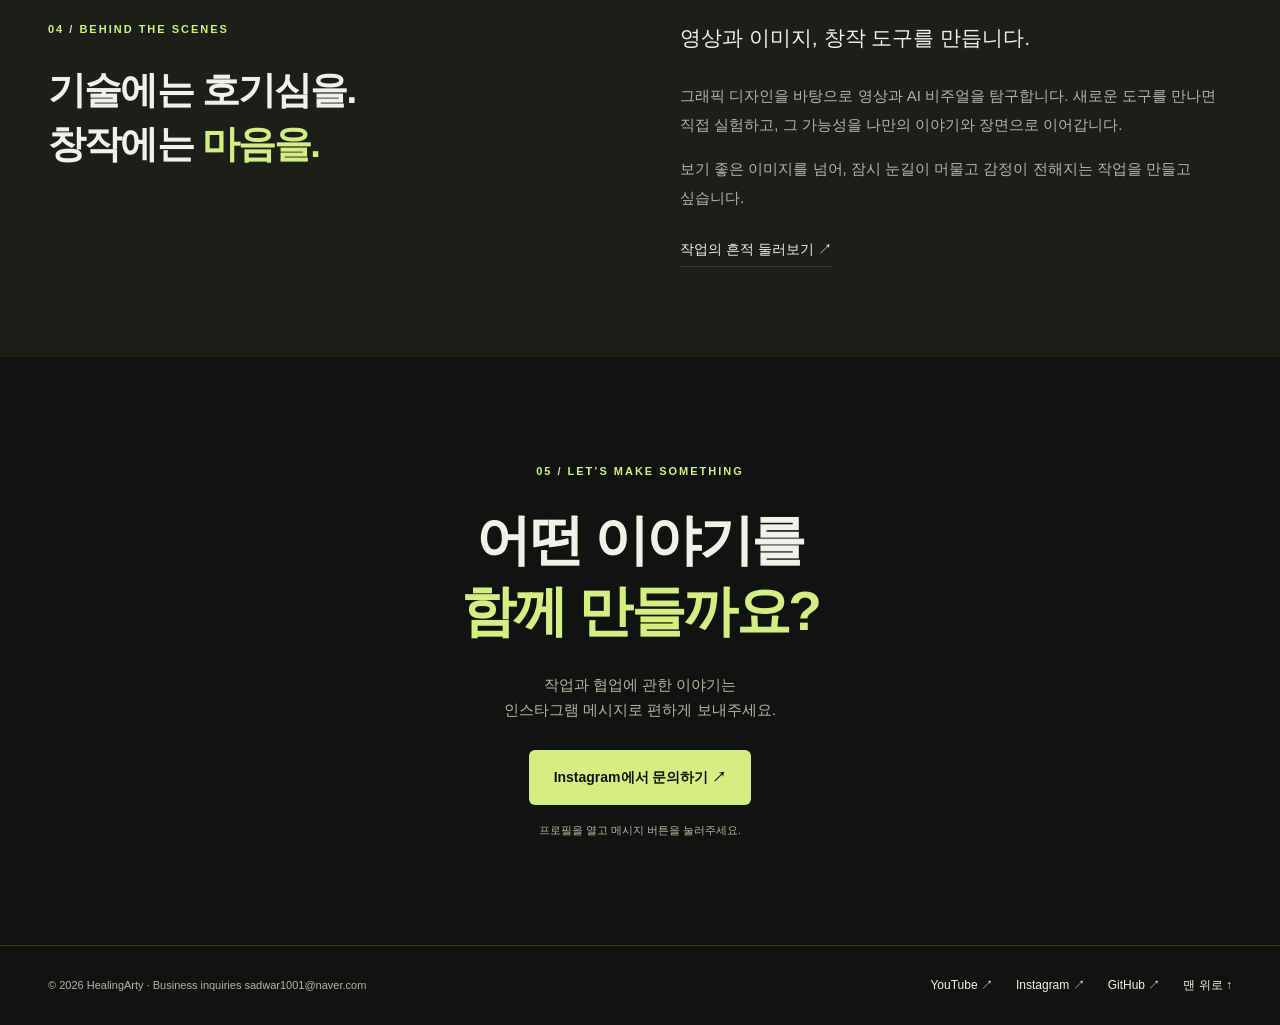
==== commit 350e1ac8: "docs: update ORBIT ROGUE homepage to v0.2.79" ====
--- a/index.html
+++ b/index.html
@@ -143,15 +143,15 @@
           <div class="toy-orbit-entry">
             <article class="toy-card toy-card-orbit">
               <div class="toy-preview toy-preview-orbit" aria-hidden="true">
-                <img class="toy-orbit-logo" src="https://raw.githubusercontent.com/daning1212/orbit-rogue-space-combat-roguelike/cbe5844fba2d6c85b2af7149fe5d0cc91f0120f1/orbit-rogue-logo.png" alt="" loading="lazy" decoding="async">
-                <span><img src="https://raw.githubusercontent.com/daning1212/orbit-rogue-space-combat-roguelike/cbe5844fba2d6c85b2af7149fe5d0cc91f0120f1/orbit-rogue-pilot-speed.png" alt="" loading="lazy" decoding="async"></span>
+                <img class="toy-orbit-logo" src="https://raw.githubusercontent.com/daning1212/orbit-rogue-space-combat-roguelike/b4e54514972c3b082d91ef055e5cb640ee35f616/orbit-rogue-logo.png" alt="" loading="lazy" decoding="async">
+                <span><img src="https://raw.githubusercontent.com/daning1212/orbit-rogue-space-combat-roguelike/b4e54514972c3b082d91ef055e5cb640ee35f616/orbit-rogue-pilot-speed.png" alt="" loading="lazy" decoding="async"></span>
                 <video class="toy-orbit-video" src="toys/orbit-rogue-preview.mp4?v=crop" preload="none" muted playsinline loop></video>
               </div>
-              <div class="toy-copy"><h3>ORBIT ROGUE <small style="color:var(--accent)">v0.2.78</small></h3><p style="font-size:clamp(1rem,2.2vw,1.2rem);font-weight:700;line-height:1.45">우주전투 로그라이크.</p></div>
+              <div class="toy-copy"><h3>ORBIT ROGUE <small style="color:var(--accent)">v0.2.79</small></h3><p style="font-size:clamp(1rem,2.2vw,1.2rem);font-weight:700;line-height:1.45">우주전투 로그라이크.</p></div>
               <div class="toy-actions">
-                <a class="toy-play" href="https://htmlpreview.github.io/?https://github.com/daning1212/orbit-rogue-space-combat-roguelike/blob/cbe5844fba2d6c85b2af7149fe5d0cc91f0120f1/index.html" target="_blank" rel="noopener noreferrer" aria-label="ORBIT ROGUE 플레이">PLAY ↗</a>
+                <a class="toy-play" href="https://htmlpreview.github.io/?https://github.com/daning1212/orbit-rogue-space-combat-roguelike/blob/b4e54514972c3b082d91ef055e5cb640ee35f616/index.html" target="_blank" rel="noopener noreferrer" aria-label="ORBIT ROGUE 플레이">PLAY ↗</a>
                 <button class="toy-copy-link" type="button" aria-live="polite">링크 복사</button>
-                <a class="toy-download" href="https://github.com/daning1212/orbit-rogue-space-combat-roguelike/archive/cbe5844fba2d6c85b2af7149fe5d0cc91f0120f1.zip" aria-label="ORBIT ROGUE 게임 ZIP 다운로드">다운로드 ↓</a>
+                <a class="toy-download" href="https://github.com/daning1212/orbit-rogue-space-combat-roguelike/archive/b4e54514972c3b082d91ef055e5cb640ee35f616.zip" aria-label="ORBIT ROGUE 게임 ZIP 다운로드">다운로드 ↓</a>
                 <small>모바일 플레이 가능 · PC 플레이 권장</small>
               </div>
             </article>
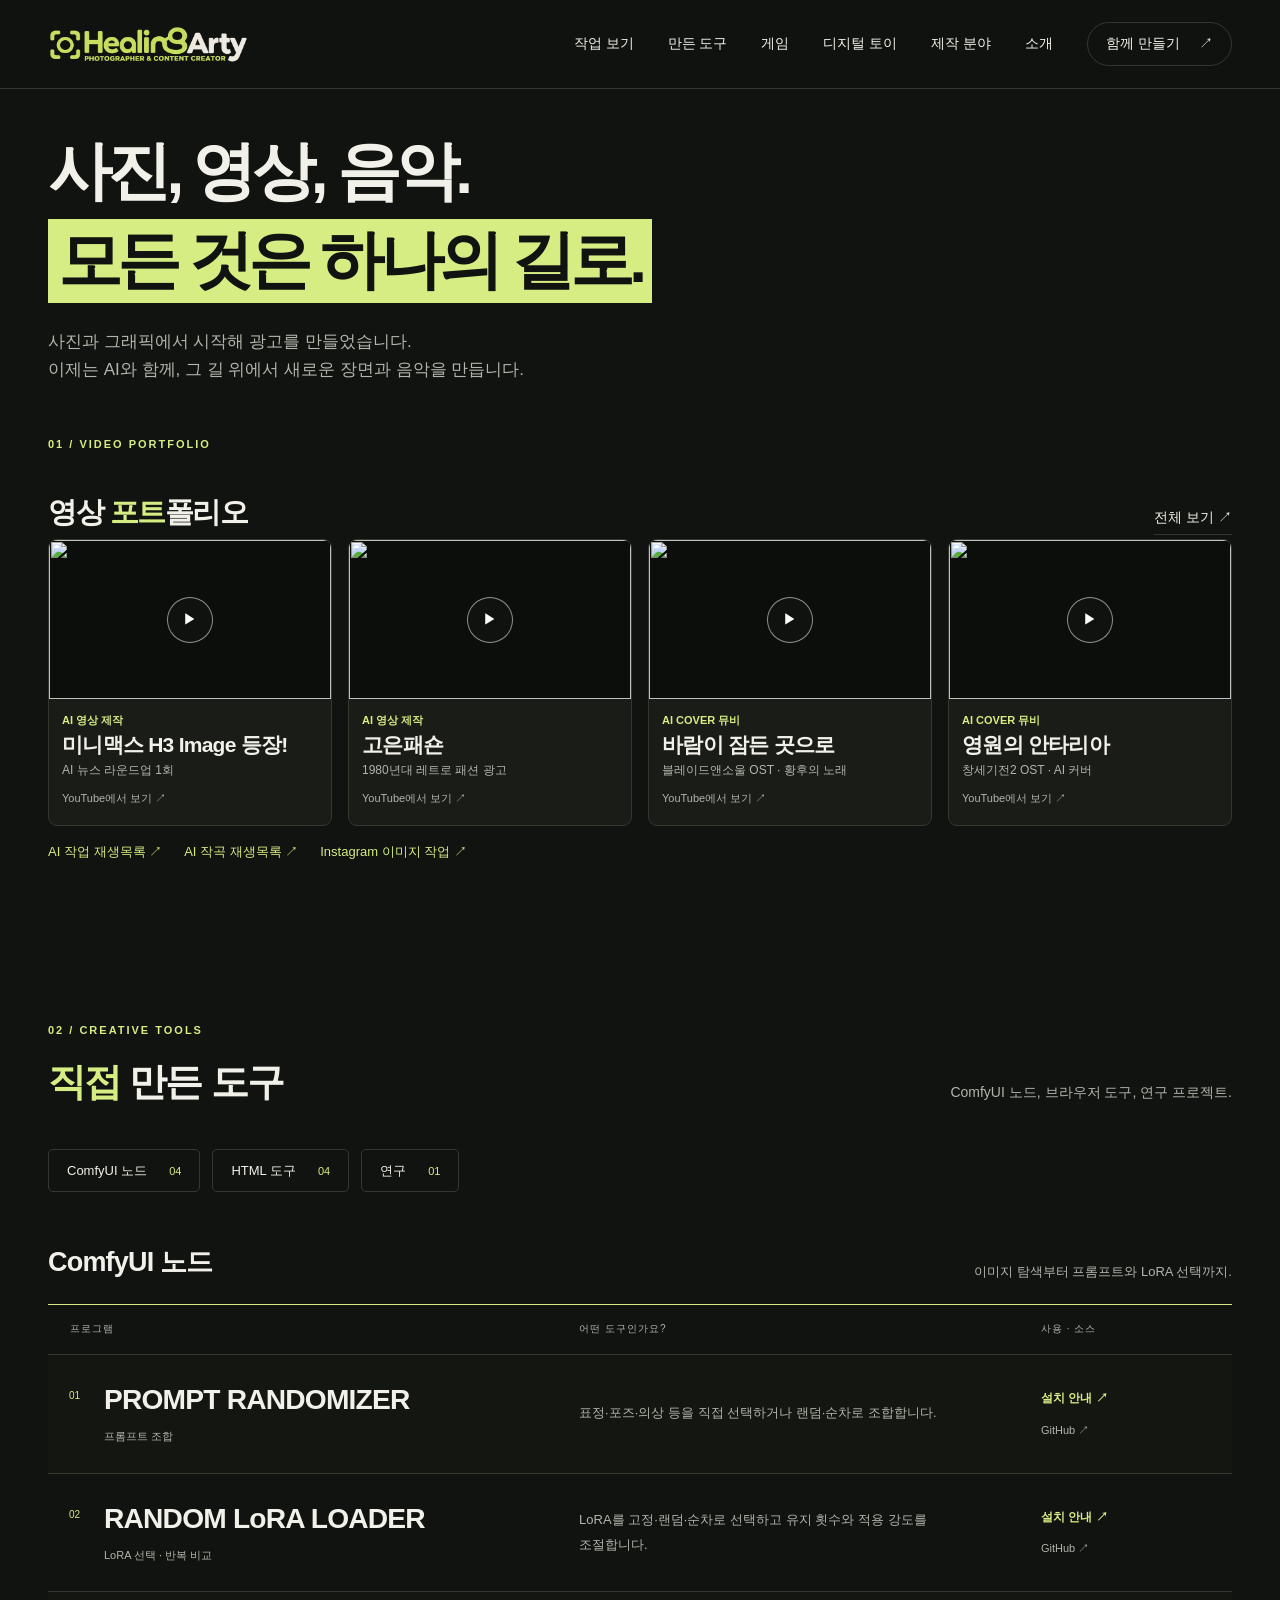
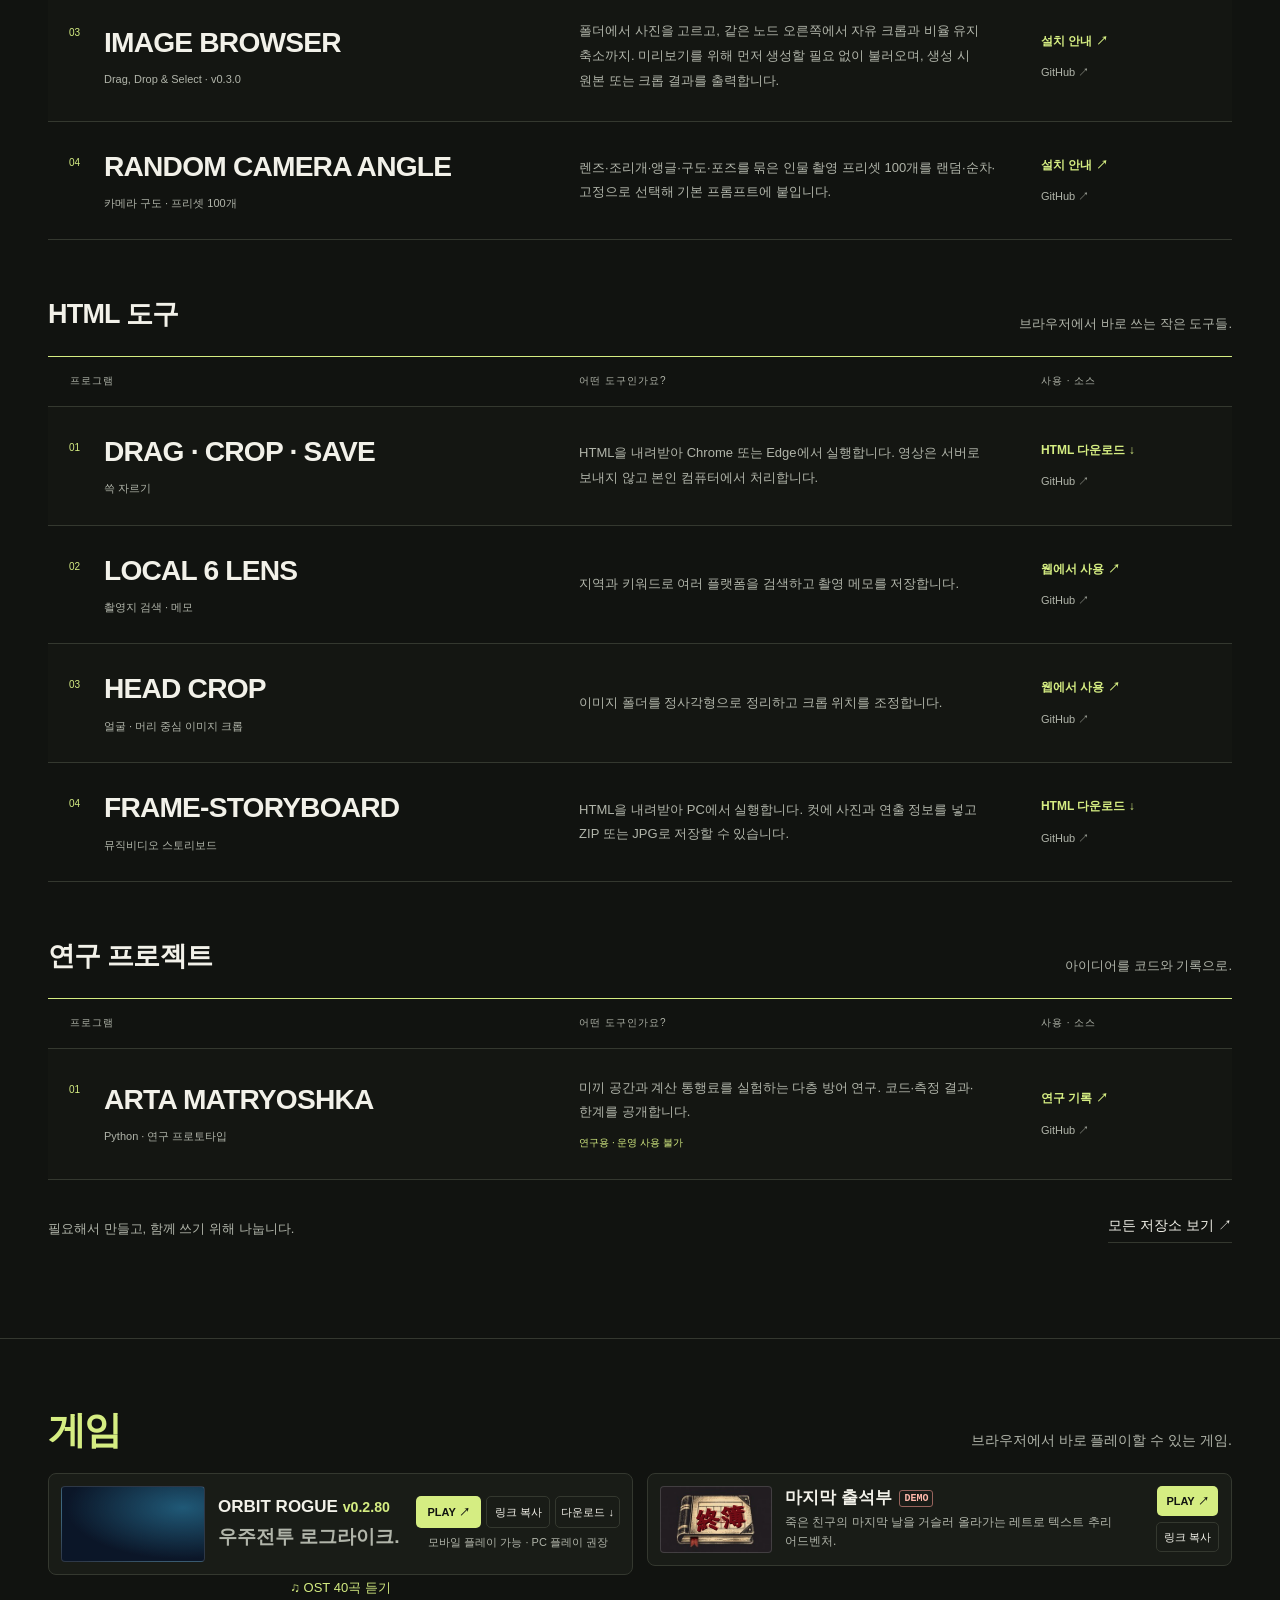
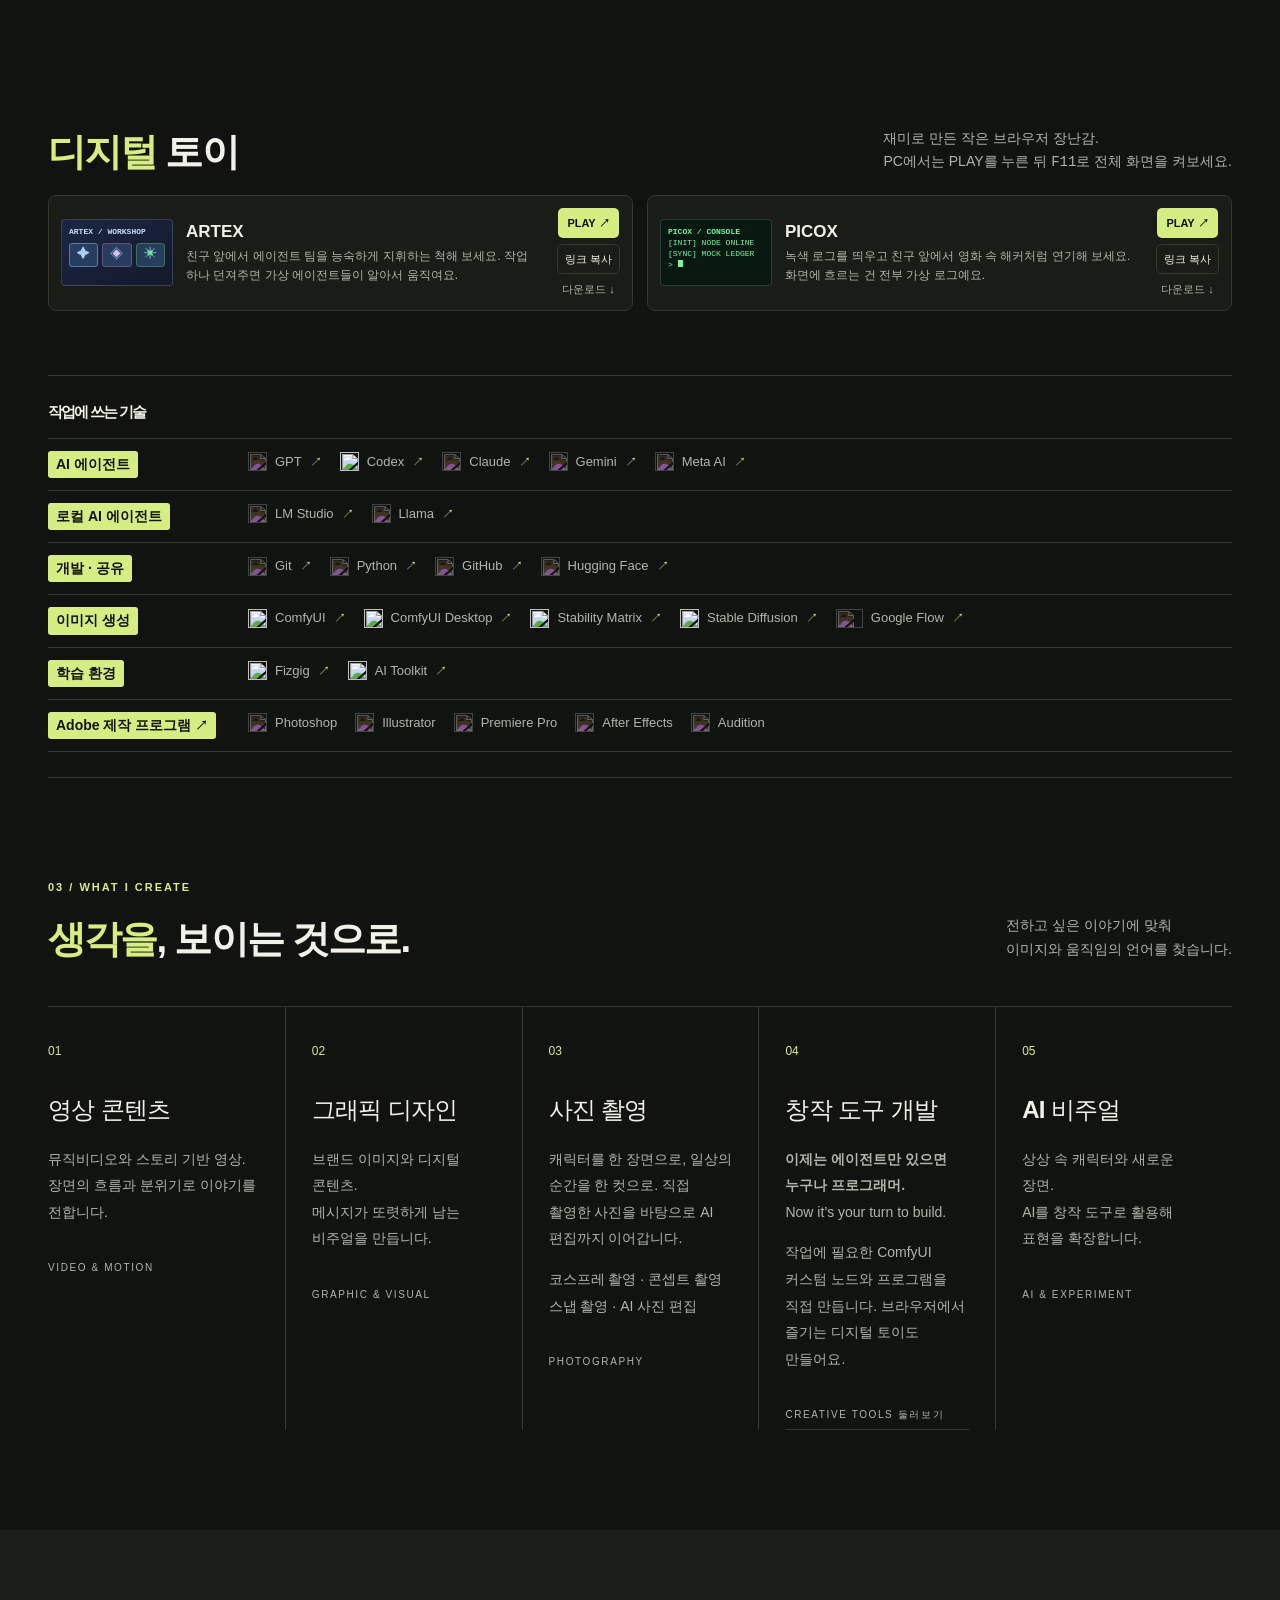
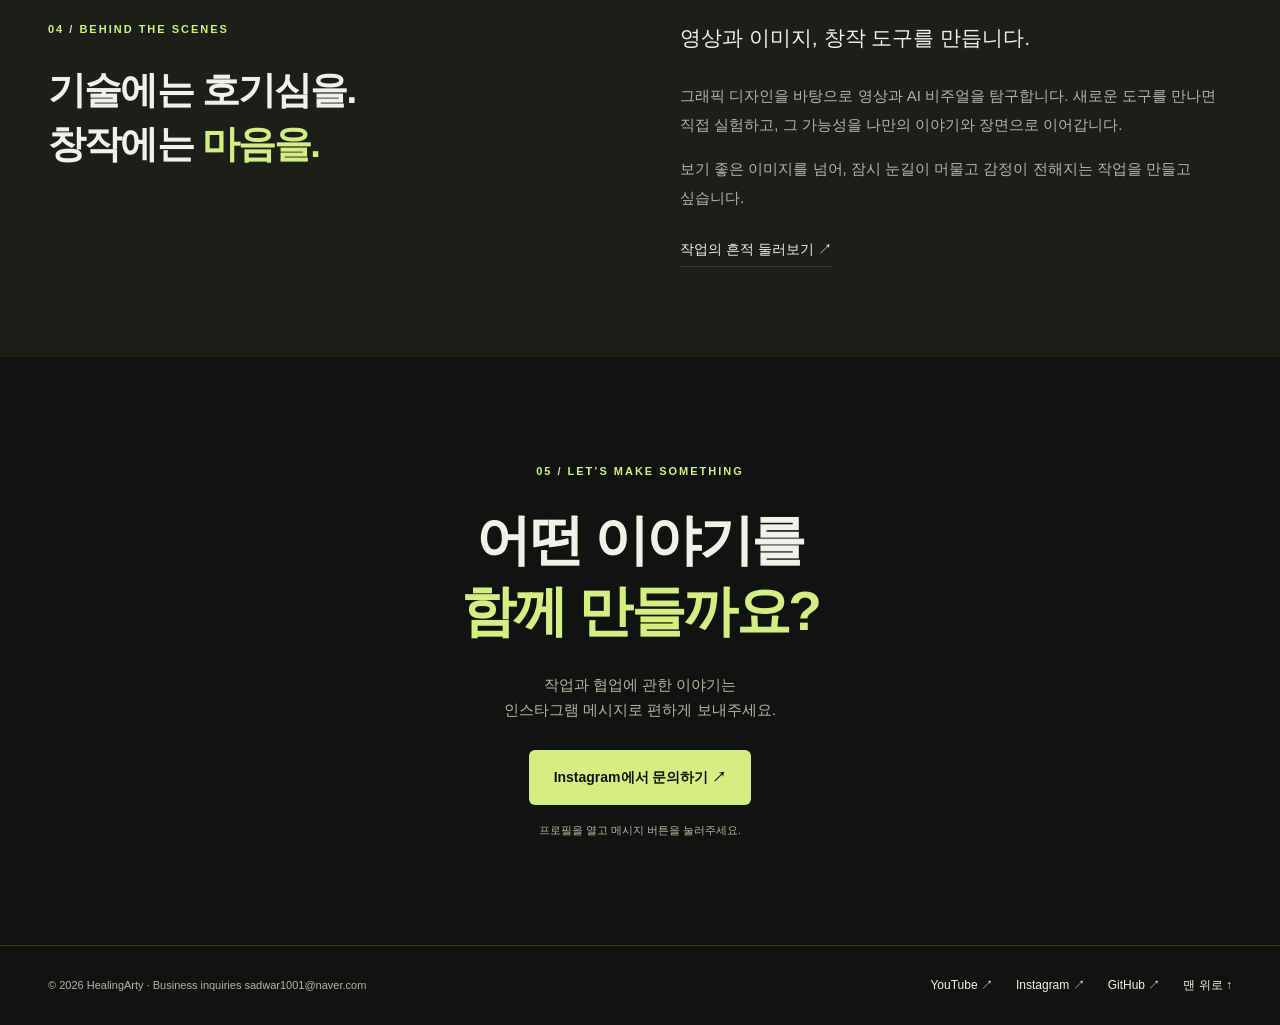
==== commit 5a2148a3: "Update ORBIT ROGUE v0.2.80 links" ====
--- a/index.html
+++ b/index.html
@@ -143,17 +143,17 @@
           <div class="toy-orbit-entry">
             <article class="toy-card toy-card-orbit">
               <div class="toy-preview toy-preview-orbit" aria-hidden="true">
-                <img class="toy-orbit-logo" src="https://raw.githubusercontent.com/daning1212/orbit-rogue-space-combat-roguelike/b4e54514972c3b082d91ef055e5cb640ee35f616/orbit-rogue-logo.png" alt="" loading="lazy" decoding="async">
-                <span><img src="https://raw.githubusercontent.com/daning1212/orbit-rogue-space-combat-roguelike/b4e54514972c3b082d91ef055e5cb640ee35f616/orbit-rogue-pilot-speed.png" alt="" loading="lazy" decoding="async"></span>
+                <img class="toy-orbit-logo" src="https://raw.githubusercontent.com/daning1212/orbit-rogue-space-combat-roguelike/83adf100355874ca18d1c1d901aa756dbf9f70ed/orbit-rogue-logo.png" alt="" loading="lazy" decoding="async">
+                <span><img src="https://raw.githubusercontent.com/daning1212/orbit-rogue-space-combat-roguelike/83adf100355874ca18d1c1d901aa756dbf9f70ed/orbit-rogue-pilot-speed.png" alt="" loading="lazy" decoding="async"></span>
                 <video class="toy-orbit-video" src="toys/orbit-rogue-preview.mp4?v=crop" preload="none" muted playsinline loop></video>
               </div>
-              <div class="toy-copy"><h3>ORBIT ROGUE <small style="color:var(--accent)">v0.2.79</small></h3><p style="font-size:clamp(1rem,2.2vw,1.2rem);font-weight:700;line-height:1.45">우주전투 로그라이크.</p></div>
+              <div class="toy-copy"><h3>ORBIT ROGUE <small style="color:var(--accent)">v0.2.80</small></h3><p style="font-size:clamp(1rem,2.2vw,1.2rem);font-weight:700;line-height:1.45">우주전투 로그라이크.</p></div>
               <div class="toy-actions">
-                <a class="toy-play" href="https://htmlpreview.github.io/?https://github.com/daning1212/orbit-rogue-space-combat-roguelike/blob/b4e54514972c3b082d91ef055e5cb640ee35f616/index.html" target="_blank" rel="noopener noreferrer" aria-label="ORBIT ROGUE 플레이">PLAY ↗</a>
+                <a class="toy-play" href="https://htmlpreview.github.io/?https://github.com/daning1212/orbit-rogue-space-combat-roguelike/blob/83adf100355874ca18d1c1d901aa756dbf9f70ed/index.html" target="_blank" rel="noopener noreferrer" aria-label="ORBIT ROGUE 플레이">PLAY ↗</a>
                 <button class="toy-copy-link" type="button" aria-live="polite">링크 복사</button>
-                <a class="toy-download" href="https://github.com/daning1212/orbit-rogue-space-combat-roguelike/archive/b4e54514972c3b082d91ef055e5cb640ee35f616.zip" aria-label="ORBIT ROGUE 게임 ZIP 다운로드">다운로드 ↓</a>
-                <small>모바일 플레이 가능 · PC 플레이 권장</small>
-              </div>
+                <a class="toy-download" href="https://github.com/daning1212/orbit-rogue-space-combat-roguelike/archive/83adf100355874ca18d1c1d901aa756dbf9f70ed.zip" aria-label="ORBIT ROGUE 게임 ZIP 다운로드">다운로드 ↓</a>
+                <small>모바일 플레이 가능 · PC 플레이 권장</small>
+              </div>
             </article>
             <a href="games/orbit-rogue-ost.html" class="toy-ost-link">♫ OST 40곡 듣기</a>
           </div>
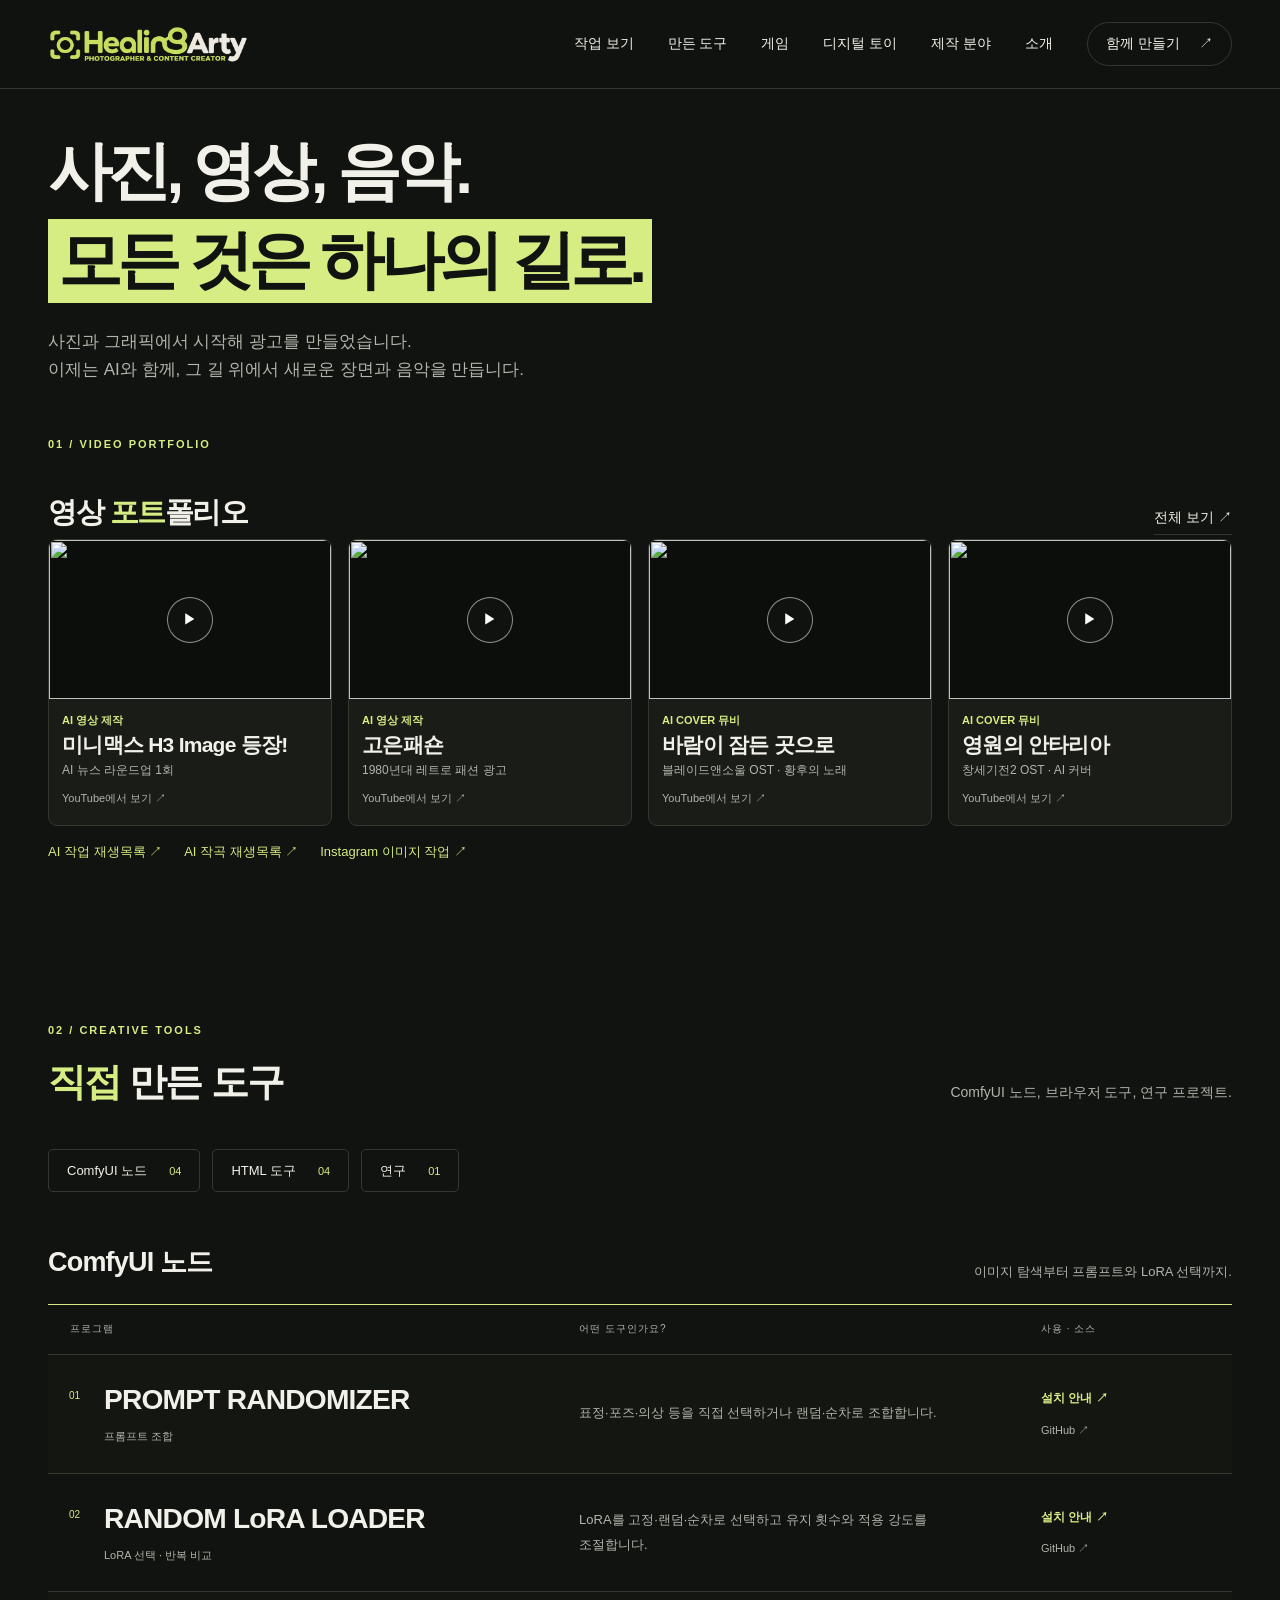
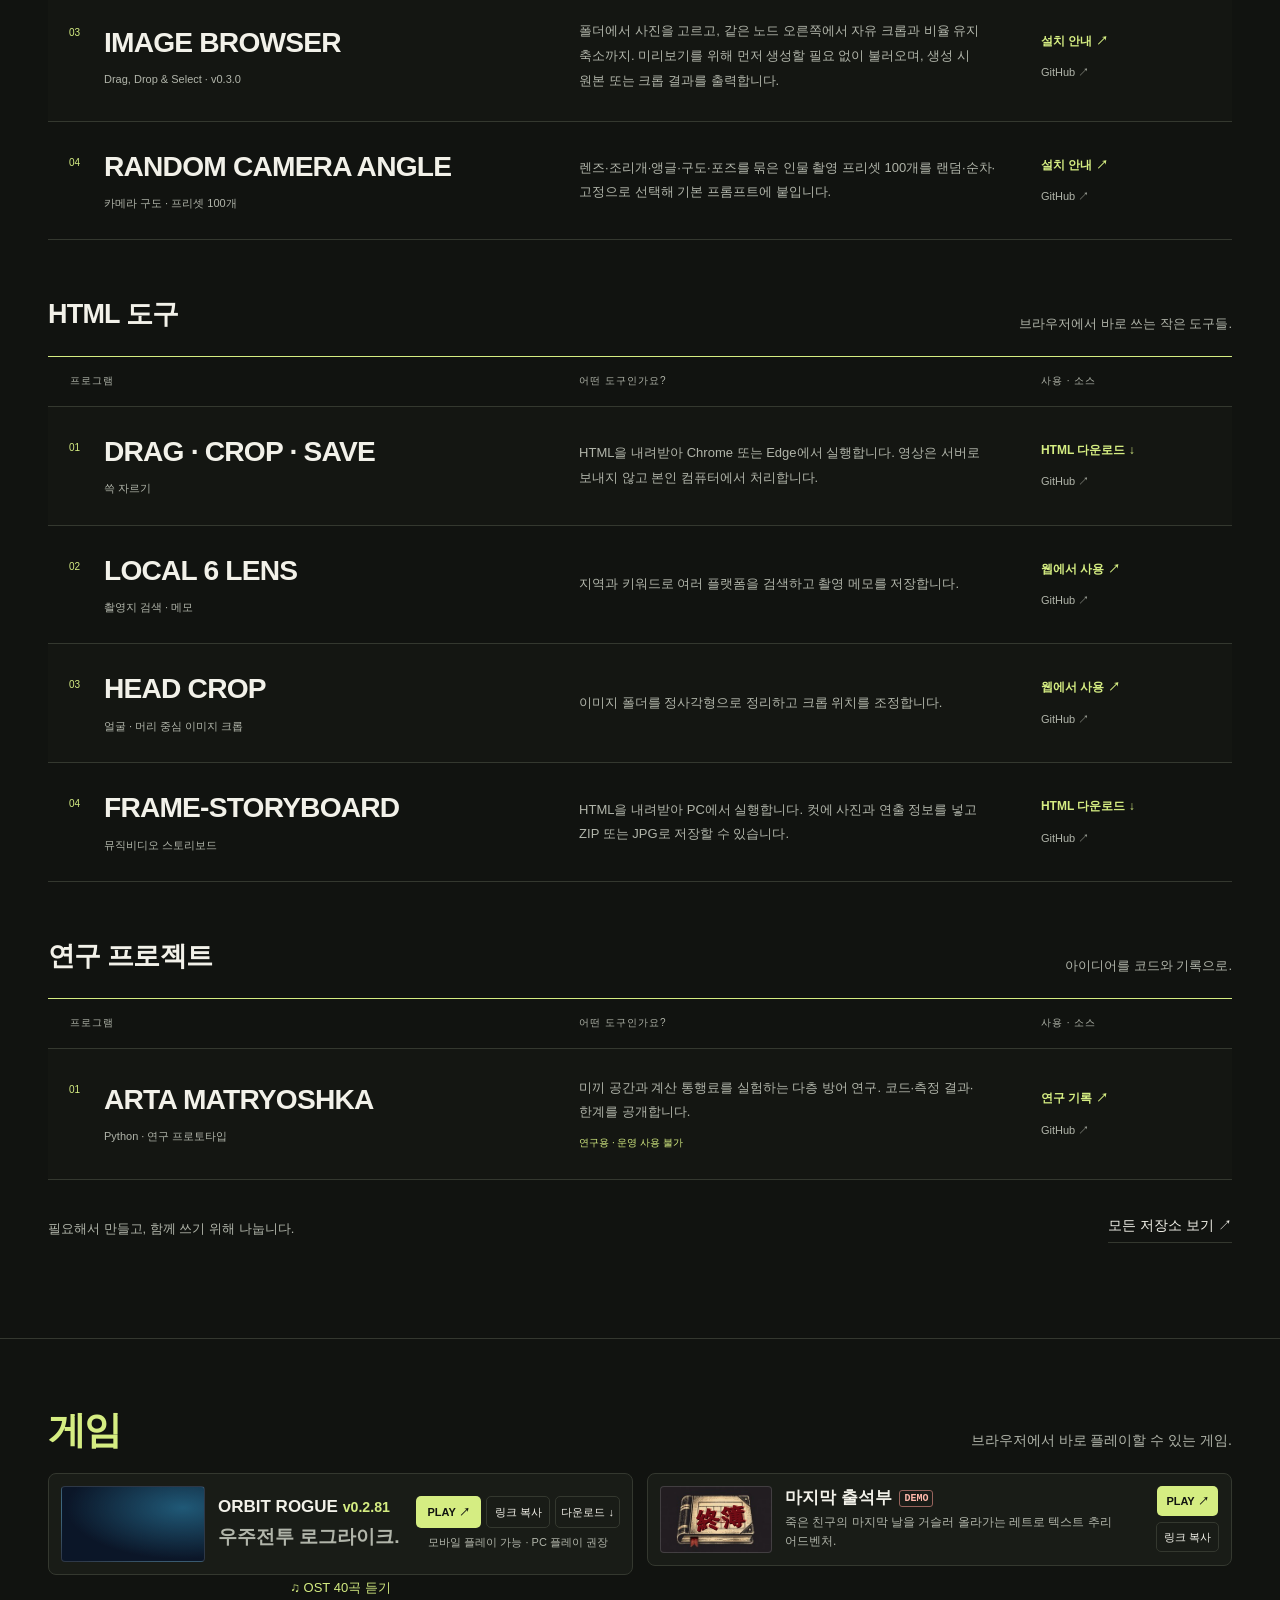
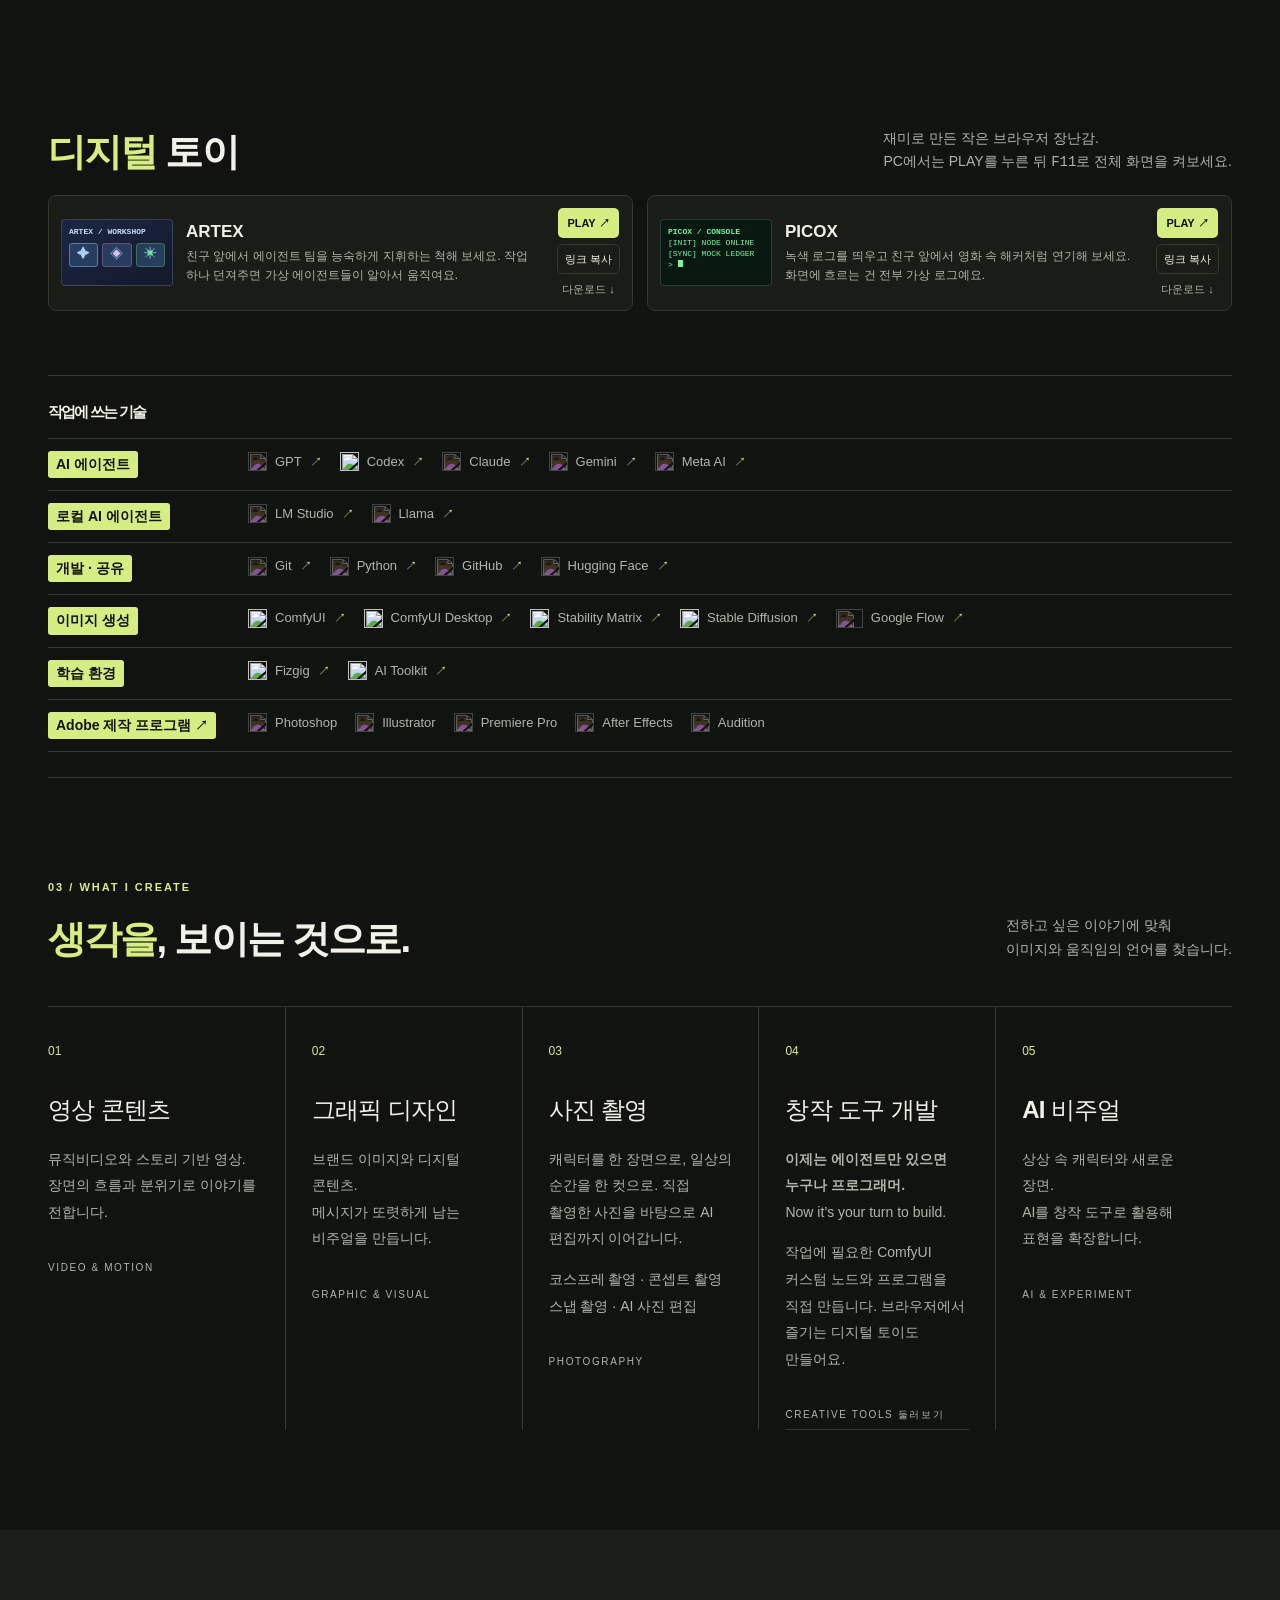
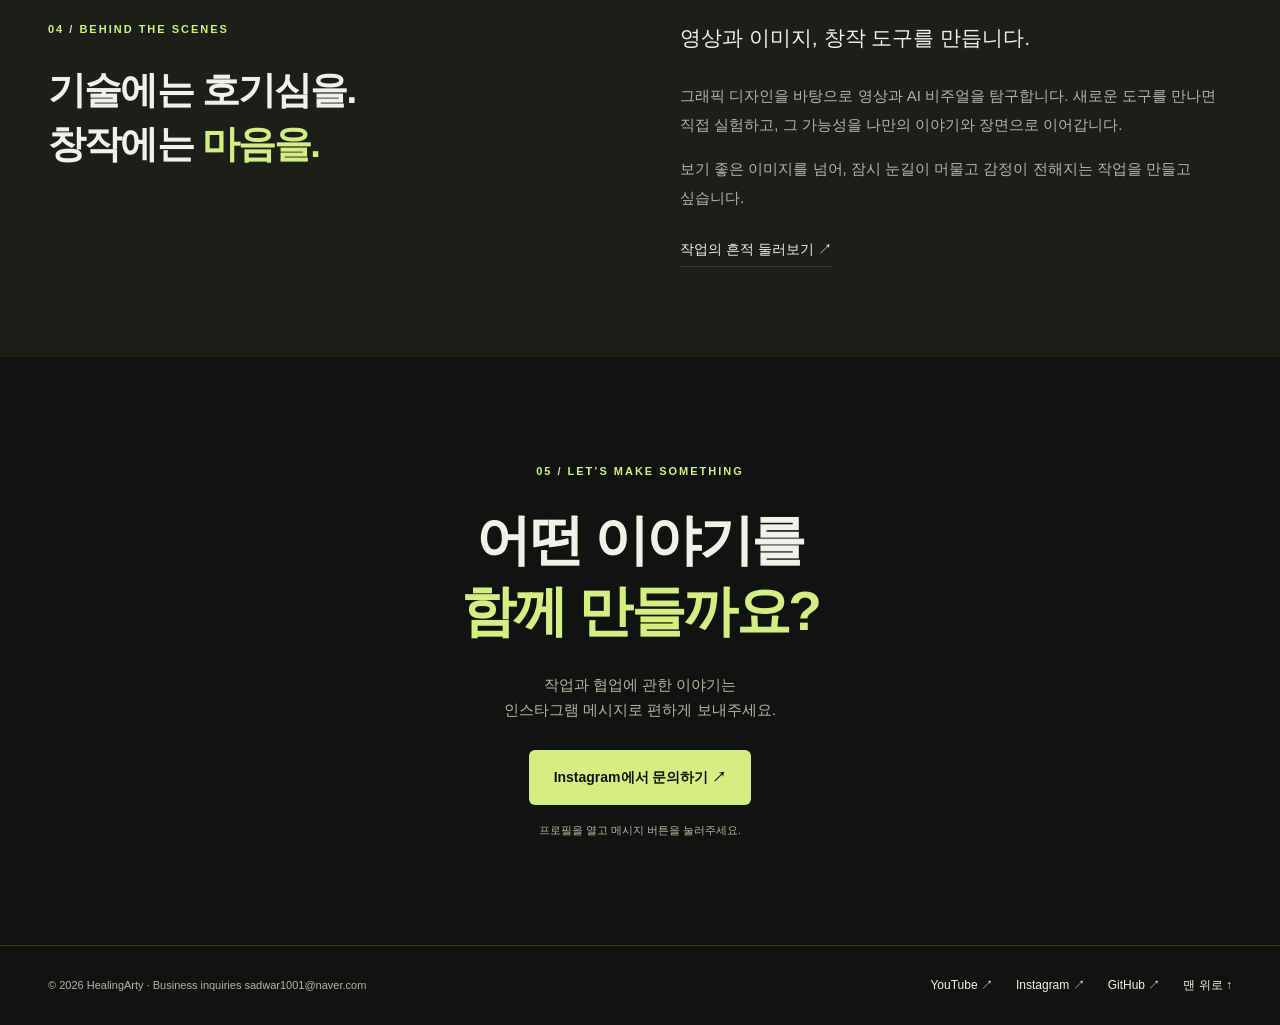
==== commit cd864d99: "Link Orbit Rogue v0.2.81" ====
--- a/index.html
+++ b/index.html
@@ -143,15 +143,15 @@
           <div class="toy-orbit-entry">
             <article class="toy-card toy-card-orbit">
               <div class="toy-preview toy-preview-orbit" aria-hidden="true">
-                <img class="toy-orbit-logo" src="https://raw.githubusercontent.com/daning1212/orbit-rogue-space-combat-roguelike/83adf100355874ca18d1c1d901aa756dbf9f70ed/orbit-rogue-logo.png" alt="" loading="lazy" decoding="async">
-                <span><img src="https://raw.githubusercontent.com/daning1212/orbit-rogue-space-combat-roguelike/83adf100355874ca18d1c1d901aa756dbf9f70ed/orbit-rogue-pilot-speed.png" alt="" loading="lazy" decoding="async"></span>
+                <img class="toy-orbit-logo" src="https://raw.githubusercontent.com/daning1212/orbit-rogue-space-combat-roguelike/ac24fc97ae4b56d4d377780c3726f85832b6e271/orbit-rogue-logo.png" alt="" loading="lazy" decoding="async">
+                <span><img src="https://raw.githubusercontent.com/daning1212/orbit-rogue-space-combat-roguelike/ac24fc97ae4b56d4d377780c3726f85832b6e271/orbit-rogue-pilot-speed.png" alt="" loading="lazy" decoding="async"></span>
                 <video class="toy-orbit-video" src="toys/orbit-rogue-preview.mp4?v=crop" preload="none" muted playsinline loop></video>
               </div>
-              <div class="toy-copy"><h3>ORBIT ROGUE <small style="color:var(--accent)">v0.2.80</small></h3><p style="font-size:clamp(1rem,2.2vw,1.2rem);font-weight:700;line-height:1.45">우주전투 로그라이크.</p></div>
+              <div class="toy-copy"><h3>ORBIT ROGUE <small style="color:var(--accent)">v0.2.81</small></h3><p style="font-size:clamp(1rem,2.2vw,1.2rem);font-weight:700;line-height:1.45">우주전투 로그라이크.</p></div>
               <div class="toy-actions">
-                <a class="toy-play" href="https://htmlpreview.github.io/?https://github.com/daning1212/orbit-rogue-space-combat-roguelike/blob/83adf100355874ca18d1c1d901aa756dbf9f70ed/index.html" target="_blank" rel="noopener noreferrer" aria-label="ORBIT ROGUE 플레이">PLAY ↗</a>
+                <a class="toy-play" href="https://htmlpreview.github.io/?https://github.com/daning1212/orbit-rogue-space-combat-roguelike/blob/ac24fc97ae4b56d4d377780c3726f85832b6e271/index.html" target="_blank" rel="noopener noreferrer" aria-label="ORBIT ROGUE 플레이">PLAY ↗</a>
                 <button class="toy-copy-link" type="button" aria-live="polite">링크 복사</button>
-                <a class="toy-download" href="https://github.com/daning1212/orbit-rogue-space-combat-roguelike/archive/83adf100355874ca18d1c1d901aa756dbf9f70ed.zip" aria-label="ORBIT ROGUE 게임 ZIP 다운로드">다운로드 ↓</a>
+                <a class="toy-download" href="https://github.com/daning1212/orbit-rogue-space-combat-roguelike/archive/ac24fc97ae4b56d4d377780c3726f85832b6e271.zip" aria-label="ORBIT ROGUE 게임 ZIP 다운로드">다운로드 ↓</a>
                 <small>모바일 플레이 가능 · PC 플레이 권장</small>
               </div>
             </article>
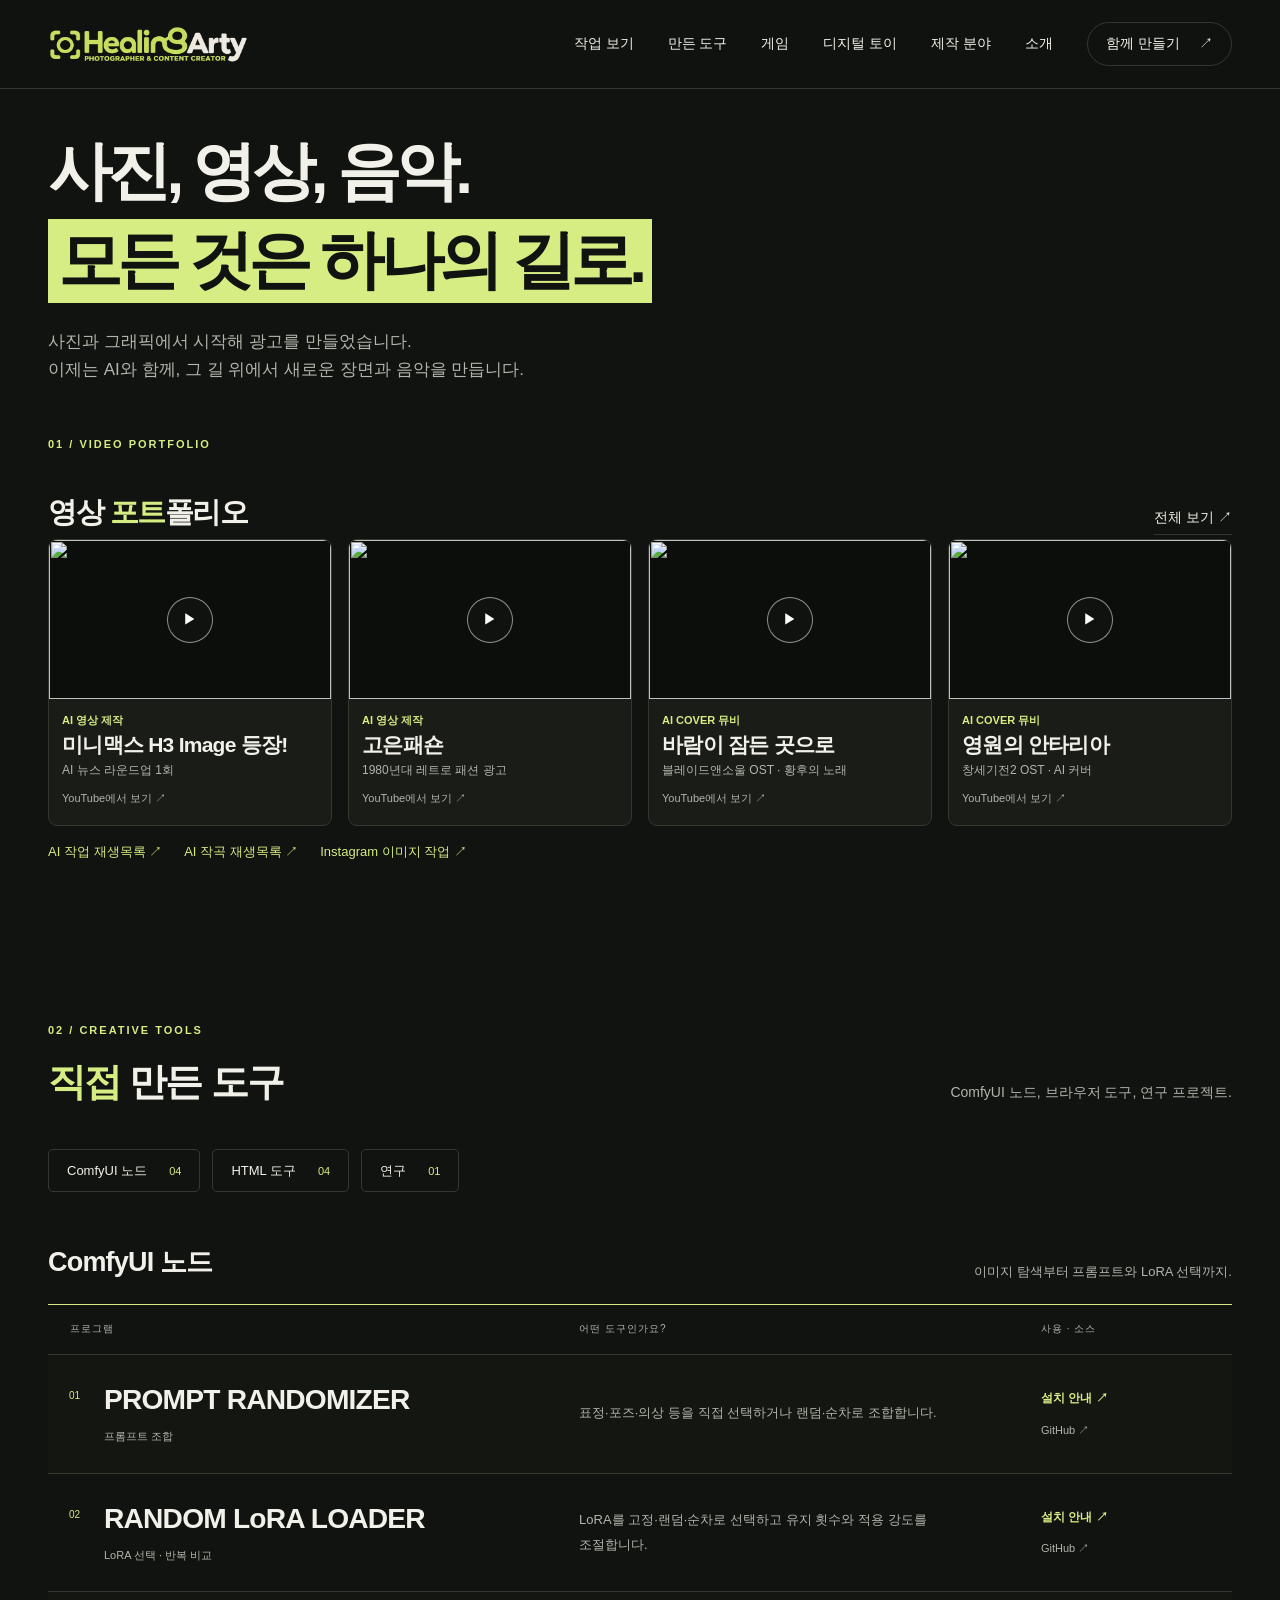
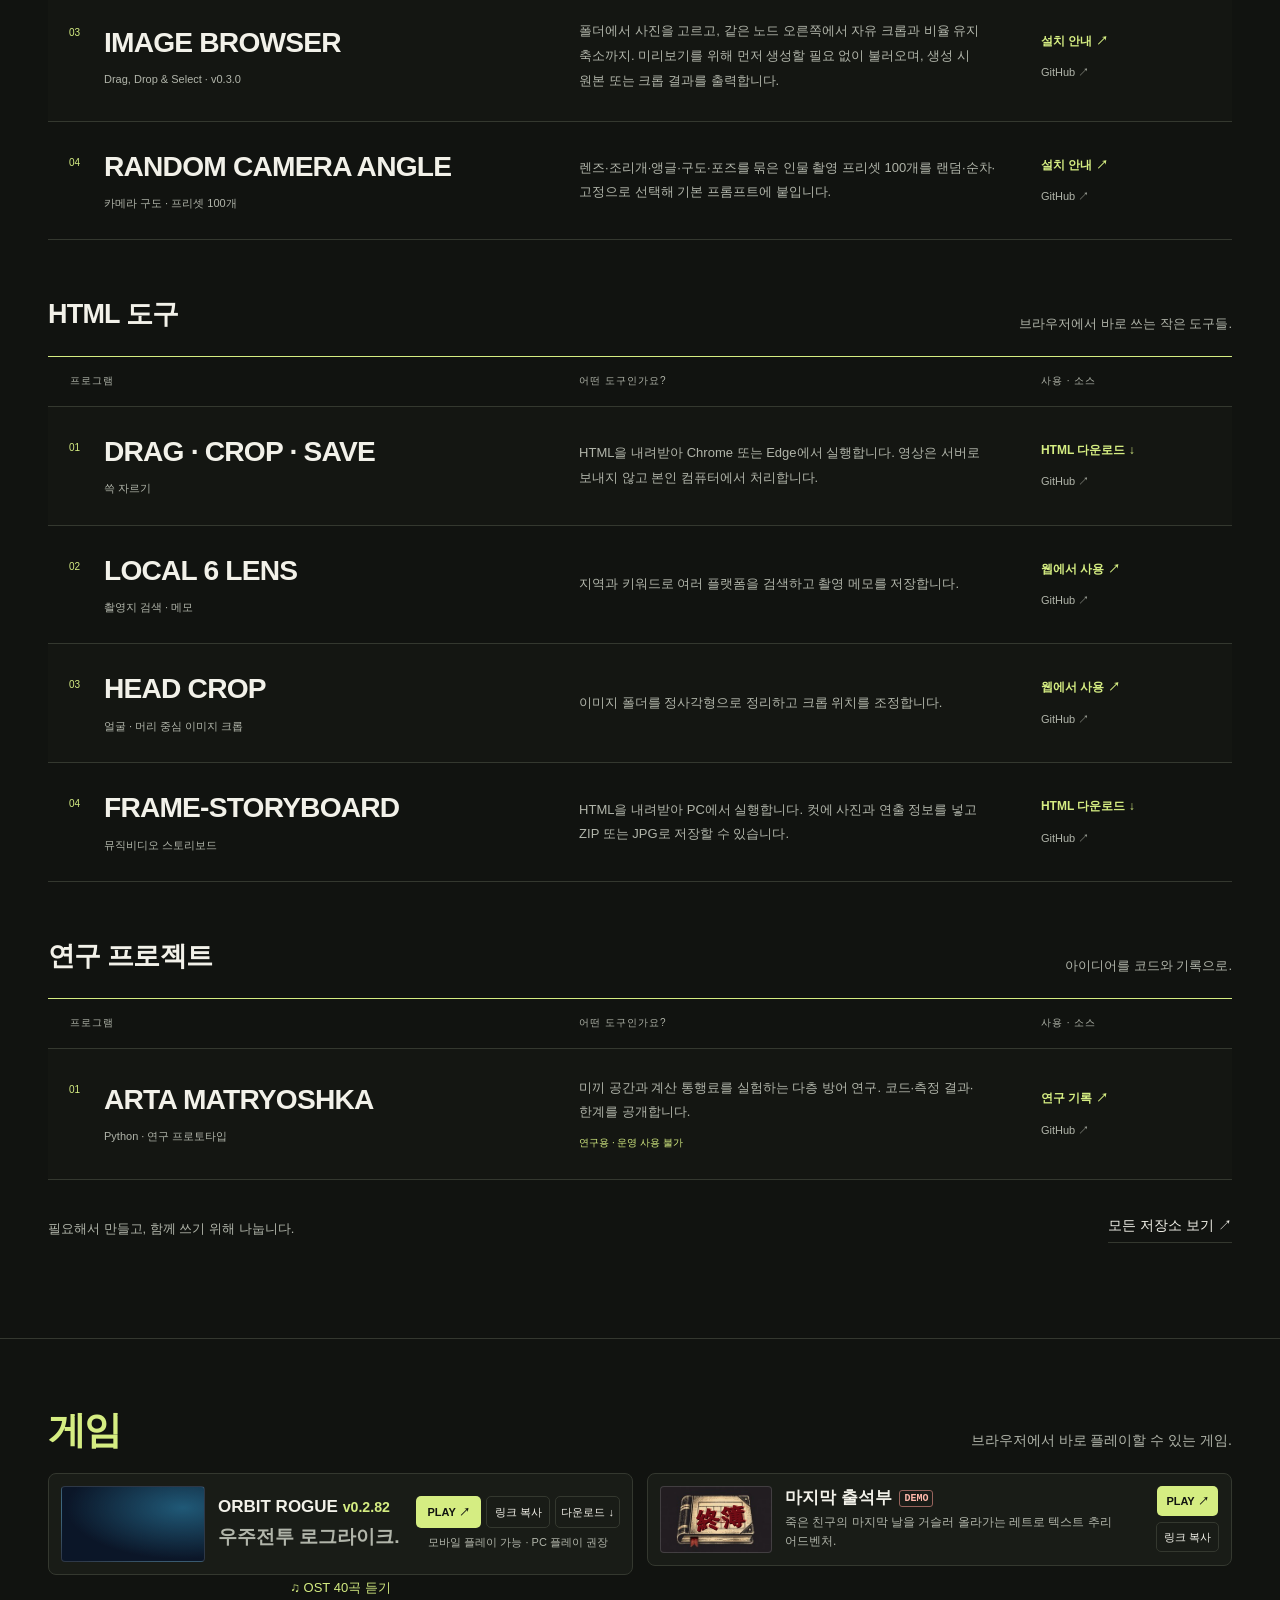
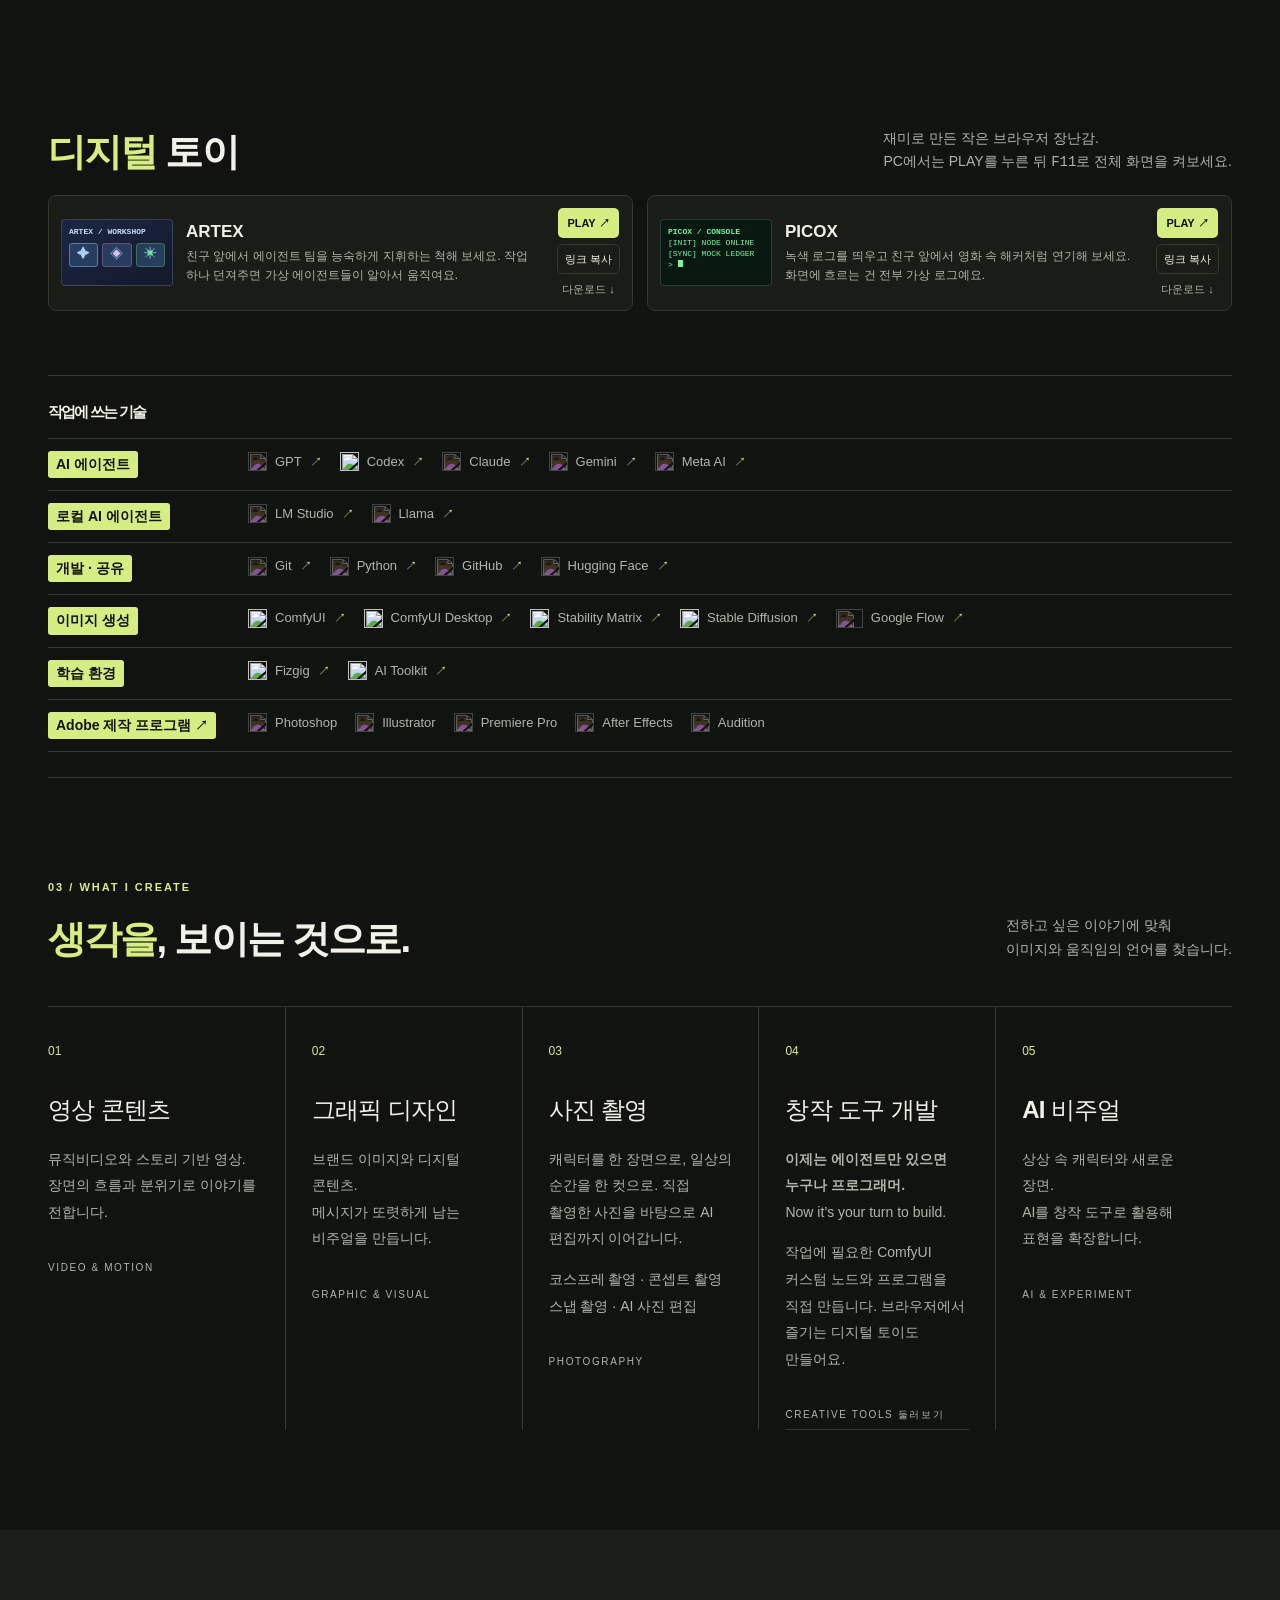
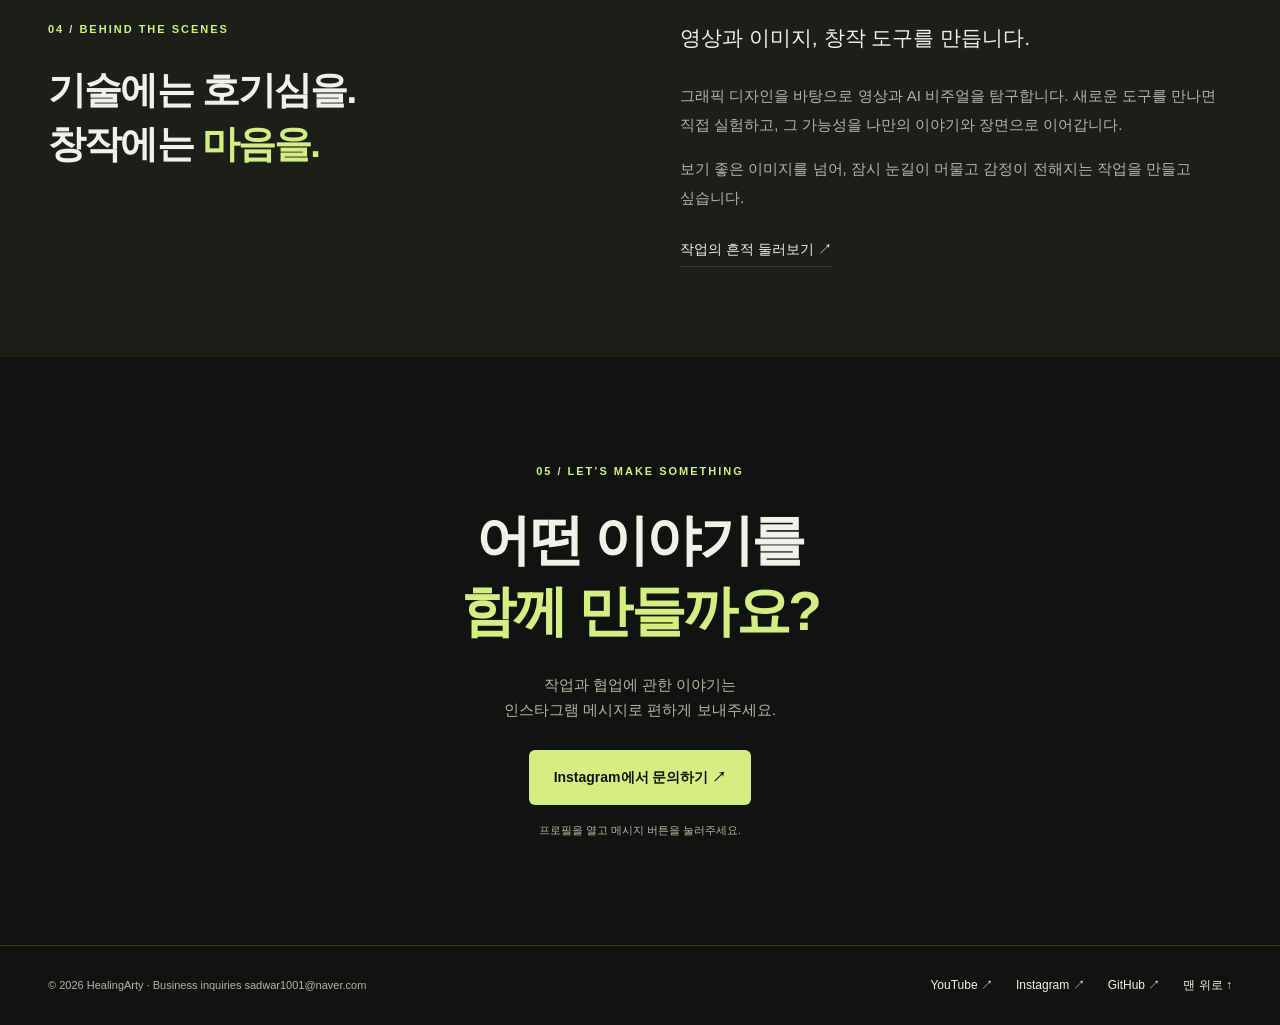
==== commit f831af32: "Link Orbit Rogue v0.2.82" ====
--- a/index.html
+++ b/index.html
@@ -143,15 +143,15 @@
           <div class="toy-orbit-entry">
             <article class="toy-card toy-card-orbit">
               <div class="toy-preview toy-preview-orbit" aria-hidden="true">
-                <img class="toy-orbit-logo" src="https://raw.githubusercontent.com/daning1212/orbit-rogue-space-combat-roguelike/ac24fc97ae4b56d4d377780c3726f85832b6e271/orbit-rogue-logo.png" alt="" loading="lazy" decoding="async">
-                <span><img src="https://raw.githubusercontent.com/daning1212/orbit-rogue-space-combat-roguelike/ac24fc97ae4b56d4d377780c3726f85832b6e271/orbit-rogue-pilot-speed.png" alt="" loading="lazy" decoding="async"></span>
+                <img class="toy-orbit-logo" src="https://raw.githubusercontent.com/daning1212/orbit-rogue-space-combat-roguelike/cc55f2f0d6a1065951dac69e9b63b0a3f37cef62/orbit-rogue-logo.png" alt="" loading="lazy" decoding="async">
+                <span><img src="https://raw.githubusercontent.com/daning1212/orbit-rogue-space-combat-roguelike/cc55f2f0d6a1065951dac69e9b63b0a3f37cef62/orbit-rogue-pilot-speed.png" alt="" loading="lazy" decoding="async"></span>
                 <video class="toy-orbit-video" src="toys/orbit-rogue-preview.mp4?v=crop" preload="none" muted playsinline loop></video>
               </div>
-              <div class="toy-copy"><h3>ORBIT ROGUE <small style="color:var(--accent)">v0.2.81</small></h3><p style="font-size:clamp(1rem,2.2vw,1.2rem);font-weight:700;line-height:1.45">우주전투 로그라이크.</p></div>
+              <div class="toy-copy"><h3>ORBIT ROGUE <small style="color:var(--accent)">v0.2.82</small></h3><p style="font-size:clamp(1rem,2.2vw,1.2rem);font-weight:700;line-height:1.45">우주전투 로그라이크.</p></div>
               <div class="toy-actions">
-                <a class="toy-play" href="https://htmlpreview.github.io/?https://github.com/daning1212/orbit-rogue-space-combat-roguelike/blob/ac24fc97ae4b56d4d377780c3726f85832b6e271/index.html" target="_blank" rel="noopener noreferrer" aria-label="ORBIT ROGUE 플레이">PLAY ↗</a>
+                <a class="toy-play" href="https://htmlpreview.github.io/?https://github.com/daning1212/orbit-rogue-space-combat-roguelike/blob/cc55f2f0d6a1065951dac69e9b63b0a3f37cef62/index.html" target="_blank" rel="noopener noreferrer" aria-label="ORBIT ROGUE 플레이">PLAY ↗</a>
                 <button class="toy-copy-link" type="button" aria-live="polite">링크 복사</button>
-                <a class="toy-download" href="https://github.com/daning1212/orbit-rogue-space-combat-roguelike/archive/ac24fc97ae4b56d4d377780c3726f85832b6e271.zip" aria-label="ORBIT ROGUE 게임 ZIP 다운로드">다운로드 ↓</a>
+                <a class="toy-download" href="https://github.com/daning1212/orbit-rogue-space-combat-roguelike/archive/cc55f2f0d6a1065951dac69e9b63b0a3f37cef62.zip" aria-label="ORBIT ROGUE 게임 ZIP 다운로드">다운로드 ↓</a>
                 <small>모바일 플레이 가능 · PC 플레이 권장</small>
               </div>
             </article>
